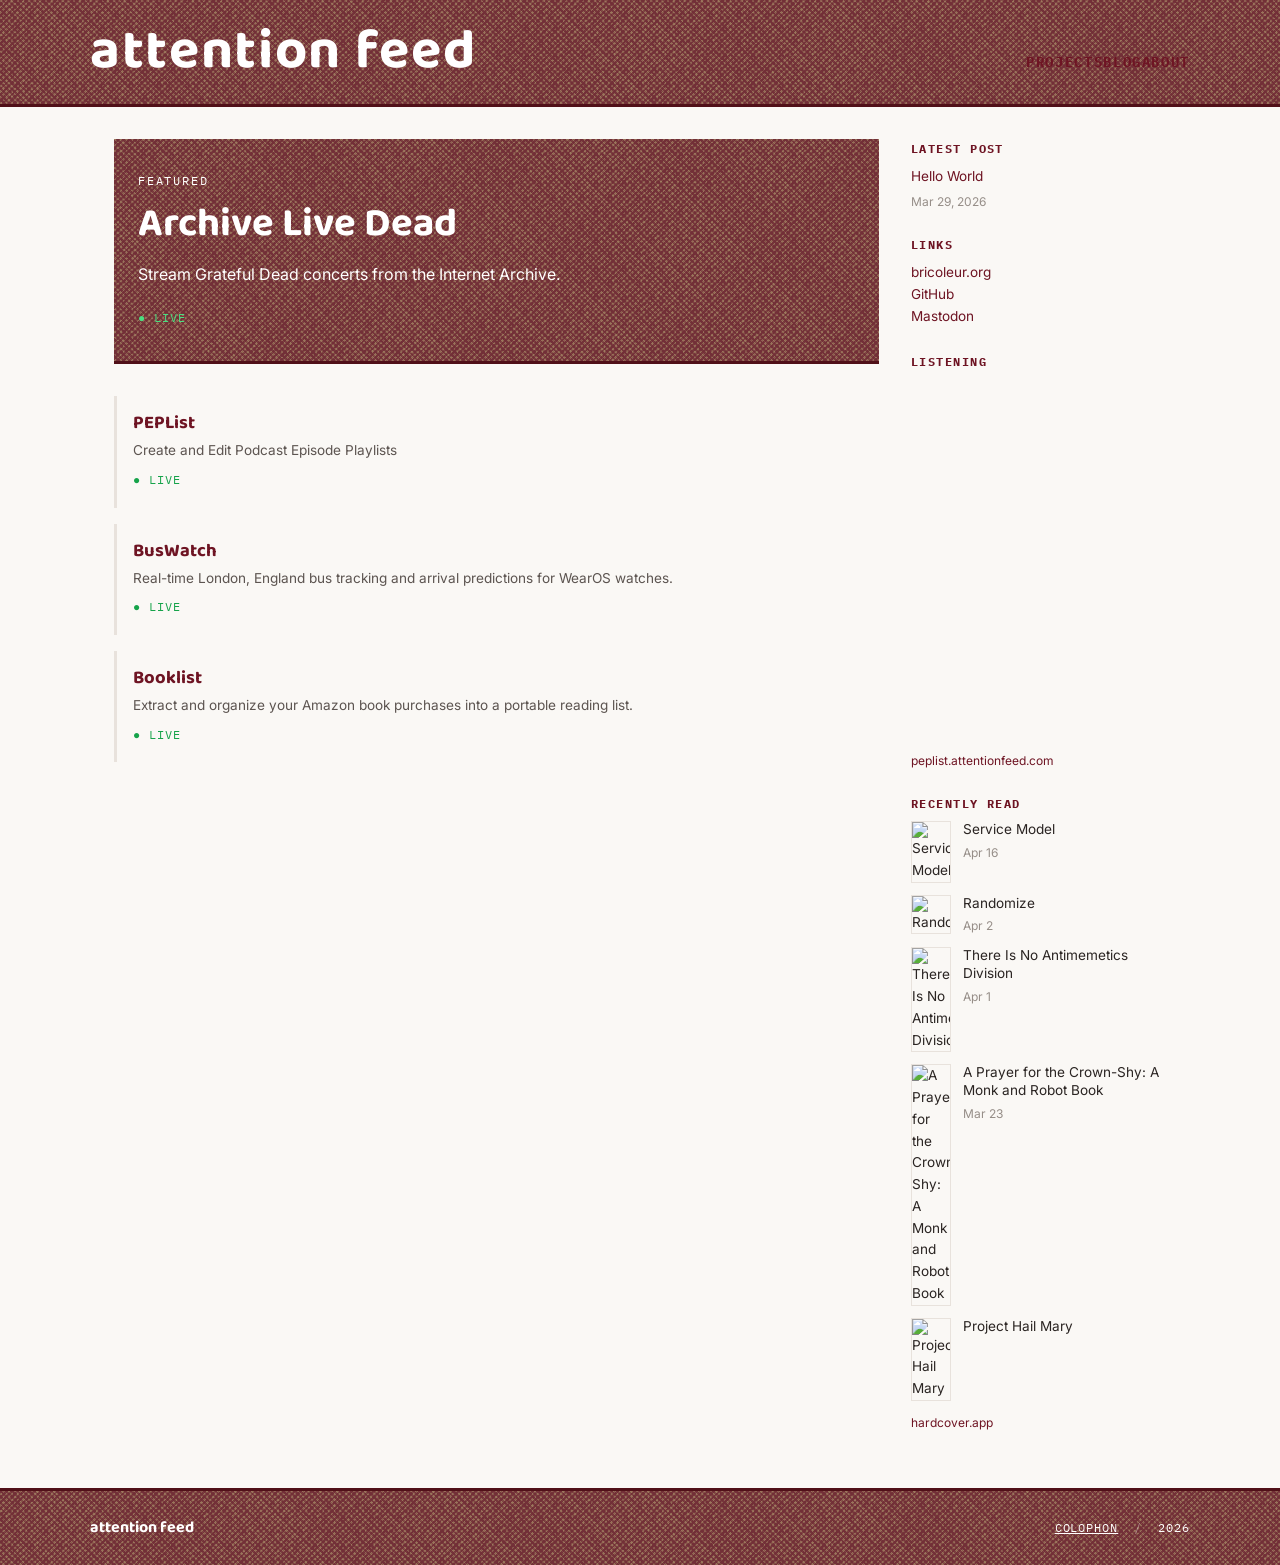
==== index.html @ 296d9e83 "deploy: amac0/attentionfeed-homepage@da67e2cff4e9b3de1ce008245696285285a4a7fe" ====
<!DOCTYPE html><html lang="en"> <head><meta charset="UTF-8"><meta name="viewport" content="width=device-width, initial-scale=1.0"><title>Projects — Attention Feed</title><link rel="preconnect" href="https://fonts.googleapis.com"><link rel="preconnect" href="https://fonts.gstatic.com" crossorigin><link href="https://fonts.googleapis.com/css2?family=Baloo+2:wght@700&family=Inter:wght@400;700&family=IBM+Plex+Mono:wght@400;700&display=swap" rel="stylesheet"><script src="/shared/shared.js" defer></script><link rel="stylesheet" href="/_astro/BaseLayout.CgOv4lG0.css">
<style>.featured-project[data-astro-cid-grvnqqyp]{position:relative;overflow:hidden;border-radius:0;border-bottom:3px solid #501018;padding:var(--space-6) var(--space-5);margin-bottom:var(--space-6)}.featured-project[data-astro-cid-grvnqqyp]:before{content:"";position:absolute;top:50%;left:50%;width:300vmax;height:300vmax;background-color:var(--color-benday-bg);background-image:var(--benday-pattern);background-repeat:repeat;transform:translate(-50%,-50%) rotate(45deg);z-index:0}.featured-project[data-astro-cid-grvnqqyp]>[data-astro-cid-grvnqqyp]{position:relative;z-index:1}.featured-label[data-astro-cid-grvnqqyp]{font-family:IBM Plex Mono,monospace;font-size:var(--text-xs);text-transform:uppercase;letter-spacing:.15em;color:#fff;display:block;margin-bottom:var(--space-2)}h2[data-astro-cid-grvnqqyp]{font-size:var(--text-2xl);margin-bottom:var(--space-3);color:#fff}h2[data-astro-cid-grvnqqyp] a[data-astro-cid-grvnqqyp]{color:#fff;text-decoration:none}h2[data-astro-cid-grvnqqyp] a[data-astro-cid-grvnqqyp]:hover{text-decoration:underline;text-decoration-color:#ffffff80}.description[data-astro-cid-grvnqqyp]{color:#fff;font-size:var(--text-base);line-height:1.6;margin-bottom:var(--space-4);max-width:40em}.status[data-astro-cid-grvnqqyp]{font-family:IBM Plex Mono,monospace;font-size:var(--text-xs);text-transform:uppercase;letter-spacing:.08em}.status-live[data-astro-cid-grvnqqyp]{color:#4ade80}.status-wip[data-astro-cid-grvnqqyp]{color:#fff9}.project-card[data-astro-cid-mspuyifq]{border-left:3px solid var(--color-border);padding:var(--space-4) var(--space-4);transition:border-color .15s ease}.project-card[data-astro-cid-mspuyifq]:hover{border-left-color:var(--color-primary)}h3[data-astro-cid-mspuyifq]{margin-bottom:var(--space-1);font-size:var(--text-lg)}.description[data-astro-cid-mspuyifq]{color:var(--color-text-secondary);font-size:var(--text-sm)}.status[data-astro-cid-mspuyifq]{font-family:IBM Plex Mono,monospace;font-size:var(--text-xs);text-transform:uppercase;letter-spacing:.08em;margin-top:var(--space-2);display:inline-block}.status-live[data-astro-cid-mspuyifq]{color:var(--color-status-live)}.status-wip[data-astro-cid-mspuyifq]{color:var(--color-text-muted)}.date[data-astro-cid-atfiabnb]{font-size:var(--text-xs);color:var(--color-text-muted);margin-top:var(--space-1)}.peplist-container[data-astro-cid-beenrthn]{border:none;overflow:hidden}.peplist-container[data-astro-cid-beenrthn] iframe[data-astro-cid-beenrthn]{width:100%;height:360px;border:none;display:block}.peplist-link[data-astro-cid-beenrthn]{margin-top:var(--space-3);font-size:var(--text-xs);color:var(--color-text-muted)}.book-list[data-astro-cid-uasihd3m]{display:flex;flex-direction:column;gap:var(--space-3)}.book-entry[data-astro-cid-uasihd3m]{display:flex;gap:var(--space-3);align-items:flex-start;text-decoration:none;color:var(--color-text)}.book-entry[data-astro-cid-uasihd3m]:hover .book-title[data-astro-cid-uasihd3m]{color:var(--color-primary)}.book-cover[data-astro-cid-uasihd3m]{width:40px;height:auto;flex-shrink:0;border:1px solid var(--color-border)}.book-info[data-astro-cid-uasihd3m]{display:flex;flex-direction:column;min-width:0}.book-title[data-astro-cid-uasihd3m]{font-size:var(--text-sm);line-height:1.3;transition:color .15s}.book-date[data-astro-cid-uasihd3m]{font-size:var(--text-xs);color:var(--color-text-muted);margin-top:var(--space-1)}.hardcover-link[data-astro-cid-uasihd3m]{margin-top:var(--space-3);font-size:var(--text-xs);color:var(--color-text-muted)}.project-grid[data-astro-cid-j7pv25f6]{display:flex;flex-direction:column;gap:var(--space-4)}
</style></head> <body> <af-header base-url="/"> <a href="/" class="active" aria-current="page"> Projects </a><a href="/blog"> Blog </a><a href="/about"> About </a> </af-header>  <div class="page-layout" data-astro-cid-j7pv25f6> <main class="main-content" data-astro-cid-j7pv25f6> <div class="featured-project" data-astro-cid-grvnqqyp> <span class="featured-label" data-astro-cid-grvnqqyp>Featured</span> <h2 data-astro-cid-grvnqqyp><a href="/projects/archive-live-dead" data-astro-cid-grvnqqyp>Archive Live Dead</a></h2> <p class="description" data-astro-cid-grvnqqyp>Stream Grateful Dead concerts from the Internet Archive.</p> <span class="status status-live" data-astro-cid-grvnqqyp>● live</span>  </div> <div class="project-grid" data-astro-cid-j7pv25f6> <div class="project-card" data-astro-cid-mspuyifq> <h3 data-astro-cid-mspuyifq><a href="/projects/peplist" data-astro-cid-mspuyifq>PEPList</a></h3> <p class="description" data-astro-cid-mspuyifq>Create and Edit Podcast Episode Playlists</p> <span class="status status-live" data-astro-cid-mspuyifq>● live</span>  </div><div class="project-card" data-astro-cid-mspuyifq> <h3 data-astro-cid-mspuyifq><a href="/projects/buswatch" data-astro-cid-mspuyifq>BusWatch</a></h3> <p class="description" data-astro-cid-mspuyifq>Real-time London, England bus tracking and arrival predictions for WearOS watches.</p> <span class="status status-live" data-astro-cid-mspuyifq>● live</span>  </div><div class="project-card" data-astro-cid-mspuyifq> <h3 data-astro-cid-mspuyifq><a href="/projects/booklist" data-astro-cid-mspuyifq>Booklist</a></h3> <p class="description" data-astro-cid-mspuyifq>Extract and organize your Amazon book purchases into a portable reading list.</p> <span class="status status-live" data-astro-cid-mspuyifq>● live</span>  </div> </div> </main> <aside class="sidebar">  <div class="sidebar-widget" data-astro-cid-atfiabnb><h4 data-astro-cid-atfiabnb>Latest Post</h4><a href="/blog/hello-world" data-astro-cid-atfiabnb>Hello World</a><div class="date" data-astro-cid-atfiabnb>Mar 29, 2026</div></div> <div class="sidebar-widget"> <h4>Links</h4> <div><a href="https://www.bricoleur.org/" target="_blank" rel="noopener">bricoleur.org</a></div><div><a href="https://github.com/" target="_blank" rel="noopener">GitHub</a></div><div><a href="https://mastodon.social/" target="_blank" rel="noopener">Mastodon</a></div> </div> <div class="sidebar-widget" data-astro-cid-beenrthn> <h4 data-astro-cid-beenrthn>Listening</h4> <div class="peplist-container" data-astro-cid-beenrthn> <iframe src="https://peplist.attentionfeed.com/embed/amac/f0384cad-5731-43cc-880c-f0704645bea4?accent=6e1423&bg=faf8f5&text=2a2422&textMuted=5c5450&border=e8e2dc&cardBg=faf8f5" title="PEPList playlist" loading="lazy" allow="autoplay; encrypted-media" data-astro-cid-beenrthn></iframe> </div> <div class="peplist-link" data-astro-cid-beenrthn> <a href="https://peplist.attentionfeed.com/p/amac/f0384cad-5731-43cc-880c-f0704645bea4" target="_blank" rel="noopener" data-astro-cid-beenrthn>
peplist.attentionfeed.com
</a> </div> </div> <div class="sidebar-widget" data-astro-cid-uasihd3m><h4 data-astro-cid-uasihd3m>Recently Read</h4><div class="book-list" data-astro-cid-uasihd3m><a class="book-entry" href="https://hardcover.app/books/service-model" target="_blank" rel="noopener" data-astro-cid-uasihd3m><img src="https://assets.hardcover.app/edition/31094415/2127458c01e65aa244a45258f644275eee234064.jpeg" alt="Service Model" class="book-cover" loading="lazy" data-astro-cid-uasihd3m><div class="book-info" data-astro-cid-uasihd3m><span class="book-title" data-astro-cid-uasihd3m>Service Model</span><span class="book-date" data-astro-cid-uasihd3m>Apr 16</span></div></a><a class="book-entry" href="https://hardcover.app/books/randomize-2019" target="_blank" rel="noopener" data-astro-cid-uasihd3m><img src="https://assets.hardcover.app/edition/30390694/68181e9d-4277-42f1-9e8f-254edab64360.jpg" alt="Randomize" class="book-cover" loading="lazy" data-astro-cid-uasihd3m><div class="book-info" data-astro-cid-uasihd3m><span class="book-title" data-astro-cid-uasihd3m>Randomize</span><span class="book-date" data-astro-cid-uasihd3m>Apr 2</span></div></a><a class="book-entry" href="https://hardcover.app/books/there-is-no-antimemetics-division" target="_blank" rel="noopener" data-astro-cid-uasihd3m><img src="https://assets.hardcover.app/external_data/193765/b3af02e08dc537afe1627e9cc6a20131874e056d.jpeg" alt="There Is No Antimemetics Division" class="book-cover" loading="lazy" data-astro-cid-uasihd3m><div class="book-info" data-astro-cid-uasihd3m><span class="book-title" data-astro-cid-uasihd3m>There Is No Antimemetics Division</span><span class="book-date" data-astro-cid-uasihd3m>Apr 1</span></div></a><a class="book-entry" href="https://hardcover.app/books/a-prayer-for-the-crown-shy-a-monk-and-robot-book" target="_blank" rel="noopener" data-astro-cid-uasihd3m><img src="https://assets.hardcover.app/static/covers/cover2.webp" alt="A Prayer for the Crown-Shy: A Monk and Robot Book" class="book-cover" loading="lazy" data-astro-cid-uasihd3m><div class="book-info" data-astro-cid-uasihd3m><span class="book-title" data-astro-cid-uasihd3m>A Prayer for the Crown-Shy: A Monk and Robot Book</span><span class="book-date" data-astro-cid-uasihd3m>Mar 23</span></div></a><a class="book-entry" href="https://hardcover.app/books/project-hail-mary" target="_blank" rel="noopener" data-astro-cid-uasihd3m><img src="https://assets.hardcover.app/editions/3274049/8741341047797682-91mYu67RfUL._SL1500_.jpg" alt="Project Hail Mary" class="book-cover" loading="lazy" data-astro-cid-uasihd3m><div class="book-info" data-astro-cid-uasihd3m><span class="book-title" data-astro-cid-uasihd3m>Project Hail Mary</span></div></a></div><div class="hardcover-link" data-astro-cid-uasihd3m><a href="https://hardcover.app/@amac0" target="_blank" rel="noopener" data-astro-cid-uasihd3m>
hardcover.app
</a></div></div>  </aside> </div>  <af-footer base-url="/"></af-footer> </body></html>
---- _astro/BaseLayout.CgOv4lG0.css ----
@import"https://fonts.googleapis.com/css2?family=Baloo+2:wght@700&family=Inter:wght@400;700&family=IBM+Plex+Mono:wght@400;700&display=swap";:root{--color-primary: #6e1423;--color-benday-bg: #A08060;--benday-pattern: url(data:image/svg+xml,%3Csvg%20xmlns%3D%22http%3A%2F%2Fwww.w3.org%2F2000%2Fsvg%22%20width%3D%2220%22%20height%3D%2220%22%3E%3Cpath%20d%3D%22M1.32%2C-0.43%20Q1.98%2C-0.62%202.64%2C-0.43%20Q3.30%2C-0.24%203.80%2C0.24%20Q4.29%2C0.72%204.51%2C1.39%20Q4.72%2C2.05%204.52%2C2.73%20Q4.31%2C3.40%203.83%2C3.91%20Q3.34%2C4.41%202.66%2C4.58%20Q1.98%2C4.75%201.29%2C4.59%20Q0.61%2C4.43%200.14%2C3.91%20Q-0.33%2C3.38%20-0.51%2C2.72%20Q-0.69%2C2.05%20-0.55%2C1.37%20Q-0.40%2C0.68%200.13%2C0.22%20Q0.66%2C-0.24%201.32%2C-0.43Z%22%20fill%3D%22%23722F37%22%20opacity%3D%220.05%22%2F%3E%3Cpath%20d%3D%22M1.37%2C-0.10%20Q1.98%2C-0.14%202.51%2C0.04%20Q3.04%2C0.22%203.59%2C0.51%20Q4.13%2C0.81%204.10%2C1.43%20Q4.06%2C2.05%203.99%2C2.61%20Q3.91%2C3.17%203.54%2C3.64%20Q3.17%2C4.11%202.57%2C4.11%20Q1.98%2C4.11%201.42%2C4.05%20Q0.86%2C3.99%200.60%2C3.50%20Q0.33%2C3.01%20-0.00%2C2.53%20Q-0.33%2C2.05%20-0.04%2C1.56%20Q0.26%2C1.06%200.51%2C0.50%20Q0.76%2C-0.06%201.37%2C-0.10Z%22%20fill%3D%22%23722F37%22%2F%3E%3Cpath%20d%3D%22M5.29%2C-0.42%20Q5.95%2C-0.54%206.59%2C-0.39%20Q7.22%2C-0.24%207.68%2C0.23%20Q8.14%2C0.70%208.33%2C1.34%20Q8.53%2C1.97%208.36%2C2.62%20Q8.19%2C3.26%207.72%2C3.75%20Q7.25%2C4.23%206.60%2C4.41%20Q5.95%2C4.59%205.30%2C4.40%20Q4.65%2C4.22%204.20%2C3.73%20Q3.75%2C3.24%203.58%2C2.60%20Q3.42%2C1.97%203.58%2C1.33%20Q3.74%2C0.69%204.19%2C0.20%20Q4.64%2C-0.30%205.29%2C-0.42Z%22%20fill%3D%22%23722F37%22%20opacity%3D%220.05%22%2F%3E%3Cpath%20d%3D%22M5.45%2C0.14%20Q5.95%2C0.03%206.46%2C0.11%20Q6.98%2C0.19%207.22%2C0.64%20Q7.46%2C1.09%207.73%2C1.53%20Q8.00%2C1.97%207.87%2C2.49%20Q7.74%2C3.00%207.31%2C3.29%20Q6.87%2C3.57%206.41%2C3.90%20Q5.95%2C4.23%205.42%2C4.02%20Q4.89%2C3.81%204.49%2C3.42%20Q4.09%2C3.04%203.84%2C2.50%20Q3.59%2C1.97%203.90%2C1.46%20Q4.20%2C0.96%204.58%2C0.61%20Q4.96%2C0.26%205.45%2C0.14Z%22%20fill%3D%22%23722F37%22%2F%3E%3Cpath%20d%3D%22M9.44%2C-0.34%20Q10.04%2C-0.52%2010.64%2C-0.34%20Q11.24%2C-0.16%2011.70%2C0.27%20Q12.15%2C0.70%2012.29%2C1.31%20Q12.43%2C1.92%2012.28%2C2.52%20Q12.14%2C3.13%2011.69%2C3.57%20Q11.24%2C4.00%2010.64%2C4.22%20Q10.04%2C4.43%209.42%2C4.25%20Q8.80%2C4.07%208.39%2C3.59%20Q7.99%2C3.10%207.76%2C2.51%20Q7.53%2C1.92%207.75%2C1.32%20Q7.96%2C0.72%208.40%2C0.28%20Q8.85%2C-0.15%209.44%2C-0.34Z%22%20fill%3D%22%23722F37%22%20opacity%3D%220.05%22%2F%3E%3Cpath%20d%3D%22M9.63%2C0.13%20Q10.04%2C-0.23%2010.55%2C-0.03%20Q11.05%2C0.17%2011.48%2C0.51%20Q11.91%2C0.84%2011.92%2C1.38%20Q11.93%2C1.92%2011.71%2C2.34%20Q11.49%2C2.76%2011.33%2C3.31%20Q11.16%2C3.86%2010.60%2C3.75%20Q10.04%2C3.63%209.52%2C3.68%20Q9.00%2C3.73%208.72%2C3.29%20Q8.44%2C2.84%208.34%2C2.38%20Q8.23%2C1.92%208.42%2C1.50%20Q8.61%2C1.09%208.91%2C0.79%20Q9.22%2C0.50%209.63%2C0.13Z%22%20fill%3D%22%23722F37%22%2F%3E%3Cpath%20d%3D%22M13.33%2C-0.46%20Q13.99%2C-0.59%2014.64%2C-0.43%20Q15.29%2C-0.28%2015.76%2C0.19%20Q16.24%2C0.67%2016.43%2C1.31%20Q16.63%2C1.96%2016.41%2C2.60%20Q16.20%2C3.24%2015.74%2C3.72%20Q15.28%2C4.20%2014.64%2C4.37%20Q13.99%2C4.55%2013.35%2C4.37%20Q12.71%2C4.19%2012.21%2C3.73%20Q11.71%2C3.28%2011.59%2C2.62%20Q11.48%2C1.96%2011.62%2C1.32%20Q11.77%2C0.68%2012.22%2C0.17%20Q12.66%2C-0.33%2013.33%2C-0.46Z%22%20fill%3D%22%23722F37%22%20opacity%3D%220.05%22%2F%3E%3Cpath%20d%3D%22M13.47%2C0.08%20Q13.99%2C-0.01%2014.57%2C-0.03%20Q15.15%2C-0.05%2015.42%2C0.47%20Q15.69%2C0.98%2015.94%2C1.47%20Q16.20%2C1.96%2015.87%2C2.41%20Q15.55%2C2.86%2015.34%2C3.40%20Q15.13%2C3.93%2014.56%2C4.08%20Q13.99%2C4.24%2013.55%2C3.87%20Q13.10%2C3.50%2012.68%2C3.23%20Q12.25%2C2.97%2012.03%2C2.46%20Q11.80%2C1.96%2011.89%2C1.38%20Q11.98%2C0.80%2012.47%2C0.48%20Q12.95%2C0.17%2013.47%2C0.08Z%22%20fill%3D%22%23722F37%22%2F%3E%3Cpath%20d%3D%22M17.45%2C-0.40%20Q18.08%2C-0.57%2018.71%2C-0.42%20Q19.35%2C-0.26%2019.77%2C0.23%20Q20.18%2C0.72%2020.39%2C1.33%20Q20.59%2C1.94%2020.42%2C2.56%20Q20.26%2C3.19%2019.78%2C3.63%20Q19.31%2C4.06%2018.69%2C4.24%20Q18.08%2C4.42%2017.47%2C4.24%20Q16.86%2C4.05%2016.40%2C3.61%20Q15.94%2C3.17%2015.77%2C2.55%20Q15.61%2C1.94%2015.79%2C1.33%20Q15.97%2C0.72%2016.40%2C0.24%20Q16.83%2C-0.23%2017.45%2C-0.40Z%22%20fill%3D%22%23722F37%22%20opacity%3D%220.05%22%2F%3E%3Cpath%20d%3D%22M17.53%2C-0.05%20Q18.08%2C-0.15%2018.61%2C-0.02%20Q19.13%2C0.11%2019.39%2C0.57%20Q19.64%2C1.03%2019.96%2C1.48%20Q20.27%2C1.94%2019.98%2C2.40%20Q19.69%2C2.87%2019.36%2C3.21%20Q19.02%2C3.56%2018.55%2C3.67%20Q18.08%2C3.78%2017.56%2C3.76%20Q17.04%2C3.73%2016.79%2C3.28%20Q16.53%2C2.83%2016.24%2C2.38%20Q15.95%2C1.94%2016.28%2C1.51%20Q16.62%2C1.09%2016.80%2C0.57%20Q16.99%2C0.04%2017.53%2C-0.05Z%22%20fill%3D%22%23722F37%22%2F%3E%3Cpath%20d%3D%22M1.34%2C3.47%20Q2.01%2C3.29%202.66%2C3.48%20Q3.32%2C3.67%203.83%2C4.14%20Q4.33%2C4.60%204.53%2C5.28%20Q4.73%2C5.95%204.56%2C6.64%20Q4.39%2C7.32%203.86%2C7.78%20Q3.32%2C8.23%202.66%2C8.43%20Q2.01%2C8.64%201.32%2C8.47%20Q0.64%2C8.31%200.17%2C7.80%20Q-0.31%2C7.28%20-0.48%2C6.61%20Q-0.66%2C5.95%20-0.48%2C5.28%20Q-0.31%2C4.61%200.19%2C4.13%20Q0.68%2C3.65%201.34%2C3.47Z%22%20fill%3D%22%23722F37%22%20opacity%3D%220.05%22%2F%3E%3Cpath%20d%3D%22M1.46%2C3.79%20Q2.01%2C3.53%202.50%2C3.87%20Q3.00%2C4.22%203.52%2C4.50%20Q4.03%2C4.78%204.08%2C5.36%20Q4.13%2C5.95%204.15%2C6.57%20Q4.17%2C7.20%203.61%2C7.48%20Q3.05%2C7.76%202.53%2C7.94%20Q2.01%2C8.12%201.43%2C8.03%20Q0.86%2C7.94%200.55%2C7.45%20Q0.24%2C6.97%200.20%2C6.46%20Q0.16%2C5.95%200.28%2C5.48%20Q0.40%2C5.02%200.65%2C4.53%20Q0.91%2C4.05%201.46%2C3.79Z%22%20fill%3D%22%23722F37%22%2F%3E%3Cpath%20d%3D%22M5.26%2C3.46%20Q5.93%2C3.22%206.61%2C3.47%20Q7.28%2C3.71%207.81%2C4.18%20Q8.35%2C4.65%208.48%2C5.35%20Q8.61%2C6.04%208.43%2C6.71%20Q8.24%2C7.37%207.77%2C7.90%20Q7.31%2C8.43%206.62%2C8.62%20Q5.93%2C8.82%205.24%2C8.63%20Q4.55%2C8.44%204.09%2C7.91%20Q3.62%2C7.38%203.37%2C6.71%20Q3.12%2C6.04%203.33%2C5.35%20Q3.55%2C4.67%204.07%2C4.19%20Q4.59%2C3.71%205.26%2C3.46Z%22%20fill%3D%22%23722F37%22%20opacity%3D%220.05%22%2F%3E%3Cpath%20d%3D%22M5.43%2C4.06%20Q5.93%2C3.83%206.50%2C3.96%20Q7.06%2C4.09%207.54%2C4.46%20Q8.02%2C4.84%208.01%2C5.44%20Q7.99%2C6.04%207.81%2C6.53%20Q7.63%2C7.02%207.27%2C7.38%20Q6.91%2C7.73%206.42%2C7.96%20Q5.93%2C8.19%205.45%2C7.95%20Q4.97%2C7.72%204.64%2C7.35%20Q4.31%2C6.98%203.85%2C6.51%20Q3.40%2C6.04%203.72%2C5.50%20Q4.04%2C4.95%204.48%2C4.62%20Q4.92%2C4.29%205.43%2C4.06Z%22%20fill%3D%22%23722F37%22%2F%3E%3Cpath%20d%3D%22M9.38%2C3.60%20Q10.02%2C3.40%2010.66%2C3.60%20Q11.31%2C3.80%2011.80%2C4.25%20Q12.30%2C4.70%2012.47%2C5.36%20Q12.65%2C6.02%2012.50%2C6.69%20Q12.35%2C7.36%2011.84%2C7.83%20Q11.33%2C8.29%2010.68%2C8.50%20Q10.02%2C8.70%209.35%2C8.53%20Q8.68%2C8.35%208.20%2C7.85%20Q7.73%2C7.34%207.57%2C6.68%20Q7.41%2C6.02%207.60%2C5.37%20Q7.79%2C4.73%208.27%2C4.26%20Q8.75%2C3.80%209.38%2C3.60Z%22%20fill%3D%22%23722F37%22%20opacity%3D%220.05%22%2F%3E%3Cpath%20d%3D%22M9.48%2C3.91%20Q10.02%2C3.68%2010.53%2C3.97%20Q11.04%2C4.26%2011.50%2C4.58%20Q11.96%2C4.90%2012.02%2C5.46%20Q12.08%2C6.02%2011.93%2C6.52%20Q11.78%2C7.03%2011.45%2C7.48%20Q11.13%2C7.93%2010.58%2C8.16%20Q10.02%2C8.38%209.46%2C8.18%20Q8.89%2C7.97%208.45%2C7.58%20Q8.01%2C7.18%208.11%2C6.60%20Q8.22%2C6.02%208.17%2C5.47%20Q8.13%2C4.92%208.54%2C4.53%20Q8.94%2C4.15%209.48%2C3.91Z%22%20fill%3D%22%23722F37%22%2F%3E%3Cpath%20d%3D%22M13.32%2C3.53%20Q13.98%2C3.36%2014.67%2C3.48%20Q15.35%2C3.61%2015.79%2C4.14%20Q16.23%2C4.68%2016.40%2C5.33%20Q16.57%2C5.97%2016.42%2C6.63%20Q16.27%2C7.29%2015.78%2C7.77%20Q15.30%2C8.25%2014.64%2C8.43%20Q13.98%2C8.61%2013.34%2C8.41%20Q12.69%2C8.21%2012.16%2C7.77%20Q11.64%2C7.33%2011.46%2C6.65%20Q11.29%2C5.97%2011.46%2C5.29%20Q11.62%2C4.61%2012.14%2C4.15%20Q12.67%2C3.69%2013.32%2C3.53Z%22%20fill%3D%22%23722F37%22%20opacity%3D%220.05%22%2F%3E%3Cpath%20d%3D%22M13.48%2C4.17%20Q13.98%2C4.10%2014.43%2C4.26%20Q14.88%2C4.43%2015.47%2C4.60%20Q16.06%2C4.77%2016.23%2C5.37%20Q16.39%2C5.97%2016.16%2C6.54%20Q15.93%2C7.10%2015.51%2C7.49%20Q15.09%2C7.88%2014.53%2C8.14%20Q13.98%2C8.40%2013.51%2C8.00%20Q13.04%2C7.60%2012.57%2C7.33%20Q12.10%2C7.06%2011.98%2C6.52%20Q11.86%2C5.97%2012.05%2C5.47%20Q12.24%2C4.97%2012.61%2C4.60%20Q12.98%2C4.24%2013.48%2C4.17Z%22%20fill%3D%22%23722F37%22%2F%3E%3Cpath%20d%3D%22M17.42%2C3.57%20Q18.06%2C3.35%2018.71%2C3.55%20Q19.36%2C3.76%2019.87%2C4.22%20Q20.38%2C4.67%2020.50%2C5.34%20Q20.61%2C6.01%2020.51%2C6.69%20Q20.40%2C7.36%2019.88%2C7.80%20Q19.35%2C8.25%2018.71%2C8.44%20Q18.06%2C8.63%2017.43%2C8.43%20Q16.79%2C8.22%2016.29%2C7.77%20Q15.78%2C7.33%2015.64%2C6.67%20Q15.49%2C6.01%2015.62%2C5.34%20Q15.74%2C4.67%2016.26%2C4.23%20Q16.78%2C3.78%2017.42%2C3.57Z%22%20fill%3D%22%23722F37%22%20opacity%3D%220.05%22%2F%3E%3Cpath%20d%3D%22M17.50%2C3.85%20Q18.06%2C3.64%2018.64%2C3.83%20Q19.22%2C4.01%2019.42%2C4.56%20Q19.61%2C5.12%2019.95%2C5.56%20Q20.28%2C6.01%2020.22%2C6.61%20Q20.15%2C7.22%2019.60%2C7.47%20Q19.06%2C7.73%2018.56%2C8.06%20Q18.06%2C8.39%2017.59%2C8.02%20Q17.12%2C7.66%2016.64%2C7.38%20Q16.17%2C7.10%2015.97%2C6.56%20Q15.77%2C6.01%2016.12%2C5.55%20Q16.47%2C5.09%2016.70%2C4.58%20Q16.94%2C4.06%2017.50%2C3.85Z%22%20fill%3D%22%23722F37%22%2F%3E%3Cpath%20d%3D%22M1.36%2C7.63%20Q1.99%2C7.44%202.63%2C7.62%20Q3.27%2C7.81%203.76%2C8.26%20Q4.24%2C8.72%204.41%2C9.37%20Q4.58%2C10.02%204.36%2C10.64%20Q4.14%2C11.26%203.69%2C11.73%20Q3.25%2C12.20%202.62%2C12.35%20Q1.99%2C12.50%201.34%2C12.39%20Q0.69%2C12.27%200.27%2C11.77%20Q-0.15%2C11.26%20-0.33%2C10.64%20Q-0.51%2C10.02%20-0.37%2C9.38%20Q-0.24%2C8.74%200.24%2C8.28%20Q0.72%2C7.83%201.36%2C7.63Z%22%20fill%3D%22%23722F37%22%20opacity%3D%220.05%22%2F%3E%3Cpath%20d%3D%22M1.49%2C8.27%20Q1.99%2C8.25%202.48%2C8.29%20Q2.96%2C8.34%203.37%2C8.66%20Q3.78%2C8.99%203.83%2C9.51%20Q3.87%2C10.02%203.85%2C10.56%20Q3.83%2C11.09%203.40%2C11.40%20Q2.96%2C11.71%202.48%2C11.77%20Q1.99%2C11.82%201.53%2C11.73%20Q1.06%2C11.63%200.58%2C11.37%20Q0.09%2C11.12%200.17%2C10.57%20Q0.24%2C10.02%200.34%2C9.58%20Q0.44%2C9.13%200.72%2C8.71%20Q0.99%2C8.30%201.49%2C8.27Z%22%20fill%3D%22%23722F37%22%2F%3E%3Cpath%20d%3D%22M5.32%2C7.74%20Q5.95%2C7.58%206.61%2C7.69%20Q7.27%2C7.81%207.73%2C8.31%20Q8.18%2C8.81%208.37%2C9.46%20Q8.56%2C10.10%208.37%2C10.75%20Q8.19%2C11.40%207.70%2C11.84%20Q7.21%2C12.29%206.58%2C12.45%20Q5.95%2C12.62%205.29%2C12.49%20Q4.64%2C12.37%204.16%2C11.89%20Q3.68%2C11.41%203.52%2C10.76%20Q3.35%2C10.10%203.53%2C9.46%20Q3.71%2C8.81%204.20%2C8.36%20Q4.68%2C7.91%205.32%2C7.74Z%22%20fill%3D%22%23722F37%22%20opacity%3D%220.05%22%2F%3E%3Cpath%20d%3D%22M5.43%2C8.08%20Q5.93%2C7.85%206.43%2C8.14%20Q6.92%2C8.43%207.41%2C8.70%20Q7.91%2C8.97%208.08%2C9.54%20Q8.24%2C10.10%207.93%2C10.59%20Q7.62%2C11.07%207.25%2C11.39%20Q6.88%2C11.71%206.41%2C11.87%20Q5.95%2C12.02%205.45%2C11.92%20Q4.96%2C11.81%204.55%2C11.48%20Q4.15%2C11.14%203.89%2C10.62%20Q3.64%2C10.10%203.87%2C9.57%20Q4.10%2C9.04%204.51%2C8.67%20Q4.91%2C8.30%205.43%2C8.08Z%22%20fill%3D%22%23722F37%22%2F%3E%3Cpath%20d%3D%22M9.48%2C7.70%20Q10.10%2C7.48%2010.73%2C7.68%20Q11.36%2C7.88%2011.84%2C8.33%20Q12.32%2C8.78%2012.49%2C9.42%20Q12.66%2C10.07%2012.47%2C10.69%20Q12.28%2C11.32%2011.82%2C11.79%20Q11.36%2C12.26%2010.73%2C12.40%20Q10.10%2C12.55%209.47%2C12.39%20Q8.85%2C12.23%208.37%2C11.78%20Q7.89%2C11.34%207.76%2C10.70%20Q7.63%2C10.07%207.80%2C9.45%20Q7.97%2C8.84%208.41%2C8.38%20Q8.86%2C7.92%209.48%2C7.70Z%22%20fill%3D%22%23722F37%22%20opacity%3D%220.05%22%2F%3E%3Cpath%20d%3D%22M9.63%2C8.10%20Q10.10%2C7.75%2010.67%2C7.91%20Q11.25%2C8.07%2011.45%2C8.62%20Q11.65%2C9.17%2011.92%2C9.62%20Q12.19%2C10.07%2011.93%2C10.52%20Q11.66%2C10.97%2011.39%2C11.40%20Q11.12%2C11.84%2010.61%2C11.91%20Q10.10%2C11.98%209.53%2C11.99%20Q8.97%2C12.01%208.66%2C11.54%20Q8.35%2C11.07%208.26%2C10.57%20Q8.16%2C10.07%208.30%2C9.59%20Q8.44%2C9.11%208.80%2C8.78%20Q9.16%2C8.45%209.63%2C8.10Z%22%20fill%3D%22%23722F37%22%2F%3E%3Cpath%20d%3D%22M13.40%2C7.63%20Q14.06%2C7.51%2014.69%2C7.67%20Q15.32%2C7.83%2015.79%2C8.29%20Q16.26%2C8.75%2016.39%2C9.39%20Q16.53%2C10.02%2016.38%2C10.65%20Q16.23%2C11.27%2015.77%2C11.75%20Q15.32%2C12.22%2014.69%2C12.38%20Q14.06%2C12.55%2013.42%2C12.39%20Q12.78%2C12.23%2012.34%2C11.75%20Q11.90%2C11.27%2011.70%2C10.64%20Q11.49%2C10.02%2011.66%2C9.38%20Q11.83%2C8.74%2012.29%2C8.25%20Q12.75%2C7.76%2013.40%2C7.63Z%22%20fill%3D%22%23722F37%22%20opacity%3D%220.05%22%2F%3E%3Cpath%20d%3D%22M13.63%2C8.34%20Q14.06%2C8.15%2014.57%2C8.19%20Q15.09%2C8.23%2015.42%2C8.64%20Q15.74%2C9.05%2015.79%2C9.54%20Q15.85%2C10.02%2015.83%2C10.53%20Q15.80%2C11.03%2015.44%2C11.41%20Q15.08%2C11.79%2014.57%2C11.89%20Q14.06%2C11.99%2013.58%2C11.82%20Q13.11%2C11.65%2012.78%2C11.31%20Q12.44%2C10.96%2012.12%2C10.49%20Q11.81%2C10.02%2012.17%2C9.58%20Q12.54%2C9.15%2012.87%2C8.84%20Q13.20%2C8.53%2013.63%2C8.34Z%22%20fill%3D%22%23722F37%22%2F%3E%3Cpath%20d%3D%22M17.32%2C7.76%20Q17.92%2C7.61%2018.54%2C7.73%20Q19.16%2C7.84%2019.58%2C8.32%20Q19.99%2C8.80%2020.14%2C9.40%20Q20.30%2C9.99%2020.14%2C10.59%20Q19.99%2C11.19%2019.56%2C11.64%20Q19.13%2C12.09%2018.53%2C12.22%20Q17.92%2C12.36%2017.33%2C12.21%20Q16.73%2C12.06%2016.29%2C11.63%20Q15.85%2C11.19%2015.70%2C10.59%20Q15.55%2C9.99%2015.70%2C9.40%20Q15.86%2C8.80%2016.28%2C8.35%20Q16.71%2C7.90%2017.32%2C7.76Z%22%20fill%3D%22%23722F37%22%20opacity%3D%220.05%22%2F%3E%3Cpath%20d%3D%22M17.46%2C8.20%20Q17.92%2C8.01%2018.39%2C8.20%20Q18.85%2C8.38%2019.16%2C8.74%20Q19.47%2C9.10%2019.59%2C9.55%20Q19.71%2C9.99%2019.71%2C10.51%20Q19.71%2C11.03%2019.23%2C11.23%20Q18.75%2C11.44%2018.34%2C11.80%20Q17.92%2C12.17%2017.38%2C12.02%20Q16.83%2C11.88%2016.66%2C11.35%20Q16.49%2C10.82%2016.11%2C10.41%20Q15.74%2C9.99%2016.07%2C9.56%20Q16.40%2C9.12%2016.70%2C8.76%20Q17.00%2C8.40%2017.46%2C8.20Z%22%20fill%3D%22%23722F37%22%2F%3E%3Cpath%20d%3D%22M1.39%2C11.54%20Q2.07%2C11.41%202.73%2C11.57%20Q3.39%2C11.72%203.88%2C12.20%20Q4.37%2C12.68%204.59%2C13.34%20Q4.81%2C14.01%204.61%2C14.68%20Q4.42%2C15.36%203.89%2C15.81%20Q3.37%2C16.25%202.72%2C16.45%20Q2.07%2C16.65%201.41%2C16.48%20Q0.74%2C16.31%200.27%2C15.81%20Q-0.19%2C15.31%20-0.42%2C14.66%20Q-0.64%2C14.01%20-0.45%2C13.34%20Q-0.25%2C12.67%200.23%2C12.17%20Q0.72%2C11.66%201.39%2C11.54Z%22%20fill%3D%22%23722F37%22%20opacity%3D%220.05%22%2F%3E%3Cpath%20d%3D%22M1.61%2C12.06%20Q2.07%2C11.69%202.67%2C11.81%20Q3.27%2C11.92%203.68%2C12.38%20Q4.08%2C12.84%204.26%2C13.43%20Q4.44%2C14.01%204.14%2C14.52%20Q3.85%2C15.03%203.42%2C15.32%20Q3.00%2C15.61%202.54%2C15.74%20Q2.07%2C15.87%201.47%2C15.98%20Q0.87%2C16.09%200.65%2C15.52%20Q0.43%2C14.95%200.30%2C14.48%20Q0.16%2C14.01%200.28%2C13.52%20Q0.39%2C13.04%200.78%2C12.73%20Q1.16%2C12.43%201.61%2C12.06Z%22%20fill%3D%22%23722F37%22%2F%3E%3Cpath%20d%3D%22M5.41%2C11.63%20Q6.02%2C11.46%206.64%2C11.62%20Q7.26%2C11.77%207.68%2C12.25%20Q8.09%2C12.73%208.31%2C13.33%20Q8.53%2C13.93%208.33%2C14.53%20Q8.12%2C15.14%207.70%2C15.63%20Q7.29%2C16.12%206.65%2C16.25%20Q6.02%2C16.37%205.41%2C16.21%20Q4.80%2C16.04%204.32%2C15.62%20Q3.84%2C15.19%203.72%2C14.56%20Q3.61%2C13.93%203.75%2C13.31%20Q3.89%2C12.70%204.34%2C12.25%20Q4.79%2C11.80%205.41%2C11.63Z%22%20fill%3D%22%23722F37%22%20opacity%3D%220.05%22%2F%3E%3Cpath%20d%3D%22M5.57%2C12.04%20Q6.02%2C11.70%206.57%2C11.86%20Q7.12%2C12.02%207.36%2C12.52%20Q7.60%2C13.02%207.66%2C13.47%20Q7.72%2C13.93%207.61%2C14.36%20Q7.51%2C14.79%207.19%2C15.10%20Q6.87%2C15.41%206.45%2C15.72%20Q6.02%2C16.04%205.53%2C15.84%20Q5.04%2C15.64%204.76%2C15.23%20Q4.48%2C14.82%204.35%2C14.37%20Q4.23%2C13.93%204.32%2C13.46%20Q4.41%2C13.00%204.77%2C12.69%20Q5.12%2C12.37%205.57%2C12.04Z%22%20fill%3D%22%23722F37%22%2F%3E%3Cpath%20d%3D%22M9.23%2C11.54%20Q9.89%2C11.36%2010.58%2C11.49%20Q11.26%2C11.62%2011.71%2C12.16%20Q12.15%2C12.70%2012.35%2C13.35%20Q12.56%2C14.00%2012.35%2C14.65%20Q12.15%2C15.31%2011.67%2C15.79%20Q11.20%2C16.27%2010.54%2C16.51%20Q9.89%2C16.75%209.20%2C16.57%20Q8.51%2C16.39%208.03%2C15.87%20Q7.55%2C15.35%207.40%2C14.68%20Q7.25%2C14.00%207.41%2C13.33%20Q7.57%2C12.66%208.07%2C12.19%20Q8.57%2C11.73%209.23%2C11.54Z%22%20fill%3D%22%23722F37%22%20opacity%3D%220.05%22%2F%3E%3Cpath%20d%3D%22M9.41%2C11.99%20Q9.89%2C11.65%2010.39%2C11.95%20Q10.90%2C12.25%2011.20%2C12.66%20Q11.51%2C13.07%2011.62%2C13.54%20Q11.74%2C14.00%2011.87%2C14.61%20Q12.01%2C15.23%2011.52%2C15.61%20Q11.03%2C15.99%2010.46%2C15.93%20Q9.89%2C15.87%209.38%2C15.82%20Q8.87%2C15.77%208.33%2C15.49%20Q7.79%2C15.22%207.64%2C14.61%20Q7.49%2C14.00%207.71%2C13.44%20Q7.93%2C12.87%208.43%2C12.60%20Q8.93%2C12.34%209.41%2C11.99Z%22%20fill%3D%22%23722F37%22%2F%3E%3Cpath%20d%3D%22M13.30%2C11.72%20Q13.90%2C11.53%2014.52%2C11.69%20Q15.13%2C11.86%2015.54%2C12.33%20Q15.95%2C12.80%2016.15%2C13.39%20Q16.34%2C13.98%2016.16%2C14.57%20Q15.97%2C15.17%2015.53%2C15.61%20Q15.10%2C16.04%2014.50%2C16.24%20Q13.90%2C16.44%2013.29%2C16.26%20Q12.68%2C16.09%2012.27%2C15.62%20Q11.85%2C15.16%2011.68%2C14.57%20Q11.51%2C13.98%2011.67%2C13.38%20Q11.83%2C12.78%2012.27%2C12.34%20Q12.71%2C11.91%2013.30%2C11.72Z%22%20fill%3D%22%23722F37%22%20opacity%3D%220.05%22%2F%3E%3Cpath%20d%3D%22M13.46%2C12.34%20Q13.90%2C12.23%2014.44%2C12.16%20Q14.99%2C12.10%2015.21%2C12.60%20Q15.43%2C13.10%2015.66%2C13.54%20Q15.90%2C13.98%2015.82%2C14.51%20Q15.74%2C15.04%2015.29%2C15.31%20Q14.83%2C15.58%2014.37%2C15.64%20Q13.90%2C15.69%2013.40%2C15.71%20Q12.89%2C15.73%2012.53%2C15.35%20Q12.17%2C14.98%2012.17%2C14.48%20Q12.16%2C13.98%2012.06%2C13.42%20Q11.97%2C12.86%2012.50%2C12.66%20Q13.02%2C12.45%2013.46%2C12.34Z%22%20fill%3D%22%23722F37%22%2F%3E%3Cpath%20d%3D%22M17.36%2C11.53%20Q18.00%2C11.32%2018.67%2C11.46%20Q19.34%2C11.60%2019.77%2C12.13%20Q20.20%2C12.65%2020.41%2C13.29%20Q20.61%2C13.93%2020.44%2C14.58%20Q20.26%2C15.24%2019.78%2C15.71%20Q19.30%2C16.18%2018.65%2C16.33%20Q18.00%2C16.48%2017.34%2C16.34%20Q16.68%2C16.20%2016.23%2C15.71%20Q15.77%2C15.21%2015.59%2C14.57%20Q15.42%2C13.93%2015.61%2C13.30%20Q15.80%2C12.66%2016.27%2C12.20%20Q16.73%2C11.74%2017.36%2C11.53Z%22%20fill%3D%22%23722F37%22%20opacity%3D%220.05%22%2F%3E%3Cpath%20d%3D%22M17.42%2C11.82%20Q18.00%2C11.71%2018.60%2C11.77%20Q19.20%2C11.84%2019.37%2C12.44%20Q19.53%2C13.04%2019.81%2C13.48%20Q20.09%2C13.93%2019.90%2C14.42%20Q19.72%2C14.92%2019.32%2C15.23%20Q18.93%2C15.54%2018.46%2C15.76%20Q18.00%2C15.97%2017.43%2C15.93%20Q16.86%2C15.89%2016.58%2C15.39%20Q16.30%2C14.90%2016.11%2C14.42%20Q15.91%2C13.93%2016.03%2C13.39%20Q16.14%2C12.86%2016.49%2C12.39%20Q16.84%2C11.93%2017.42%2C11.82Z%22%20fill%3D%22%23722F37%22%2F%3E%3Cpath%20d%3D%22M1.30%2C15.64%20Q1.92%2C15.47%202.53%2C15.65%20Q3.14%2C15.82%203.65%2C16.23%20Q4.16%2C16.65%204.32%2C17.29%20Q4.48%2C17.94%204.27%2C18.55%20Q4.05%2C19.17%203.64%2C19.68%20Q3.22%2C20.20%202.57%2C20.35%20Q1.92%2C20.51%201.30%2C20.30%20Q0.68%2C20.09%200.22%2C19.64%20Q-0.24%2C19.19%20-0.43%2C18.56%20Q-0.61%2C17.94%20-0.41%2C17.33%20Q-0.20%2C16.71%200.24%2C16.26%20Q0.69%2C15.80%201.30%2C15.64Z%22%20fill%3D%22%23722F37%22%20opacity%3D%220.05%22%2F%3E%3Cpath%20d%3D%22M1.41%2C15.92%20Q1.92%2C15.67%202.43%2C15.92%20Q2.94%2C16.17%203.32%2C16.54%20Q3.70%2C16.91%203.69%2C17.43%20Q3.69%2C17.94%203.55%2C18.37%20Q3.41%2C18.80%203.12%2C19.16%20Q2.84%2C19.53%202.38%2C19.79%20Q1.92%2C20.06%201.37%2C19.95%20Q0.82%2C19.85%200.52%2C19.39%20Q0.22%2C18.92%20-0.02%2C18.43%20Q-0.27%2C17.94%20-0.07%2C17.42%20Q0.12%2C16.90%200.51%2C16.54%20Q0.90%2C16.17%201.41%2C15.92Z%22%20fill%3D%22%23722F37%22%2F%3E%3Cpath%20d%3D%22M5.48%2C15.63%20Q6.10%2C15.41%206.76%2C15.58%20Q7.42%2C15.74%207.89%2C16.23%20Q8.36%2C16.72%208.53%2C17.37%20Q8.70%2C18.02%208.50%2C18.66%20Q8.31%2C19.29%207.84%2C19.76%20Q7.38%2C20.23%206.74%2C20.42%20Q6.10%2C20.62%205.45%2C20.45%20Q4.80%2C20.28%204.35%2C19.79%20Q3.90%2C19.29%203.70%2C18.66%20Q3.50%2C18.02%203.73%2C17.40%20Q3.95%2C16.78%204.40%2C16.31%20Q4.85%2C15.85%205.48%2C15.63Z%22%20fill%3D%22%23722F37%22%20opacity%3D%220.05%22%2F%3E%3Cpath%20d%3D%22M5.57%2C16.04%20Q6.10%2C15.92%206.61%2C16.09%20Q7.12%2C16.25%207.59%2C16.58%20Q8.05%2C16.90%208.16%2C17.46%20Q8.28%2C18.02%208.13%2C18.56%20Q7.98%2C19.10%207.48%2C19.32%20Q6.97%2C19.53%206.54%2C19.90%20Q6.10%2C20.26%205.52%2C20.15%20Q4.94%2C20.04%204.72%2C19.49%20Q4.50%2C18.95%204.25%2C18.48%20Q3.99%2C18.02%204.28%2C17.58%20Q4.57%2C17.13%204.80%2C16.65%20Q5.04%2C16.17%205.57%2C16.04Z%22%20fill%3D%22%23722F37%22%2F%3E%3Cpath%20d%3D%22M9.30%2C15.53%20Q9.96%2C15.38%2010.59%2C15.58%20Q11.21%2C15.79%2011.71%2C16.22%20Q12.21%2C16.66%2012.37%2C17.31%20Q12.53%2C17.96%2012.37%2C18.60%20Q12.20%2C19.25%2011.72%2C19.72%20Q11.25%2C20.18%2010.60%2C20.32%20Q9.96%2C20.45%209.31%2C20.33%20Q8.66%2C20.21%208.20%2C19.72%20Q7.74%2C19.24%207.55%2C18.60%20Q7.37%2C17.96%207.54%2C17.31%20Q7.72%2C16.66%208.18%2C16.18%20Q8.65%2C15.69%209.30%2C15.53Z%22%20fill%3D%22%23722F37%22%20opacity%3D%220.05%22%2F%3E%3Cpath%20d%3D%22M9.47%2C16.00%20Q9.96%2C15.75%2010.49%2C15.93%20Q11.02%2C16.11%2011.50%2C16.45%20Q11.98%2C16.79%2012.00%2C17.37%20Q12.03%2C17.96%2011.82%2C18.43%20Q11.61%2C18.91%2011.31%2C19.34%20Q11.00%2C19.77%2010.48%2C19.99%20Q9.96%2C20.21%209.41%2C20.03%20Q8.86%2C19.85%208.59%2C19.38%20Q8.31%2C18.91%208.20%2C18.43%20Q8.08%2C17.96%208.11%2C17.43%20Q8.13%2C16.90%208.55%2C16.58%20Q8.98%2C16.25%209.47%2C16.00Z%22%20fill%3D%22%23722F37%22%2F%3E%3Cpath%20d%3D%22M13.26%2C15.55%20Q13.92%2C15.37%2014.58%2C15.56%20Q15.23%2C15.74%2015.71%2C16.23%20Q16.18%2C16.71%2016.35%2C17.36%20Q16.53%2C18.01%2016.36%2C18.67%20Q16.19%2C19.32%2015.70%2C19.79%20Q15.22%2C20.27%2014.57%2C20.46%20Q13.92%2C20.65%2013.28%2C20.44%20Q12.65%2C20.22%2012.20%2C19.74%20Q11.76%2C19.26%2011.54%2C18.64%20Q11.32%2C18.01%2011.51%2C17.37%20Q11.70%2C16.74%2012.15%2C16.23%20Q12.60%2C15.73%2013.26%2C15.55Z%22%20fill%3D%22%23722F37%22%20opacity%3D%220.05%22%2F%3E%3Cpath%20d%3D%22M13.36%2C15.98%20Q13.92%2C15.88%2014.50%2C15.95%20Q15.08%2C16.01%2015.28%2C16.56%20Q15.49%2C17.11%2015.87%2C17.56%20Q16.25%2C18.01%2015.90%2C18.49%20Q15.56%2C18.96%2015.28%2C19.42%20Q15.00%2C19.89%2014.46%2C20.08%20Q13.92%2C20.27%2013.43%2C20.00%20Q12.93%2C19.73%2012.40%2C19.46%20Q11.87%2C19.20%2011.93%2C18.61%20Q11.98%2C18.01%2012.05%2C17.50%20Q12.12%2C16.98%2012.46%2C16.53%20Q12.81%2C16.09%2013.36%2C15.98Z%22%20fill%3D%22%23722F37%22%2F%3E%3Cpath%20d%3D%22M17.49%2C15.74%20Q18.11%2C15.57%2018.71%2C15.77%20Q19.31%2C15.98%2019.79%2C16.39%20Q20.27%2C16.81%2020.40%2C17.43%20Q20.54%2C18.05%2020.40%2C18.67%20Q20.26%2C19.29%2019.81%2C19.76%20Q19.37%2C20.23%2018.74%2C20.36%20Q18.11%2C20.50%2017.52%2C20.30%20Q16.93%2C20.10%2016.44%2C19.70%20Q15.95%2C19.30%2015.78%2C18.68%20Q15.62%2C18.05%2015.80%2C17.44%20Q15.99%2C16.83%2016.43%2C16.37%20Q16.87%2C15.91%2017.49%2C15.74Z%22%20fill%3D%22%23722F37%22%20opacity%3D%220.05%22%2F%3E%3Cpath%20d%3D%22M17.61%2C16.11%20Q18.11%2C15.91%2018.57%2C16.19%20Q19.03%2C16.46%2019.34%2C16.81%20Q19.66%2C17.16%2019.75%2C17.61%20Q19.85%2C18.05%2019.83%2C18.54%20Q19.82%2C19.04%2019.52%2C19.50%20Q19.21%2C19.96%2018.66%2C19.95%20Q18.11%2C19.93%2017.68%2C19.74%20Q17.25%2C19.55%2016.82%2C19.30%20Q16.40%2C19.04%2016.14%2C18.55%20Q15.89%2C18.05%2016.15%2C17.56%20Q16.42%2C17.07%2016.76%2C16.69%20Q17.10%2C16.31%2017.61%2C16.11Z%22%20fill%3D%22%23722F37%22%2F%3E%3C%2Fsvg%3E);--color-bg: #faf8f5;--color-text: #2a2422;--color-text-secondary: #5c5450;--color-text-muted: #968e88;--color-surface: #ffffff;--color-code-bg: #1e1e2e;--color-code-text: #cdd6f4;--color-inline-code-bg: #f0ebe6;--color-inline-code-text: #6e1423;--color-border: #e8e2dc;--color-status-live: #16a34a;--space-1: .25rem;--space-2: .5rem;--space-3: .75rem;--space-4: 1rem;--space-5: 1.5rem;--space-6: 2rem;--space-7: 2.5rem;--space-8: 3rem;--text-xs: .75rem;--text-sm: .85rem;--text-base: 1rem;--text-lg: 1.15rem;--text-md: 1.4rem;--text-xl: 2rem;--text-2xl: 2.5rem;--text-3xl: 3.5rem}*,*:before,*:after{box-sizing:border-box;margin:0;padding:0}body{font-family:Inter,sans-serif;font-weight:400;color:var(--color-text);background:var(--color-bg);line-height:1.6;font-size:16px}h1,h2,h3{font-family:"Baloo 2",cursive;font-weight:700;line-height:1.3;color:var(--color-primary)}h3{font-size:var(--text-lg)}a{color:var(--color-primary);text-decoration:none}a:hover{text-decoration:underline}code{font-family:IBM Plex Mono,monospace;font-size:.9em}code:not(pre code){background:var(--color-inline-code-bg);color:var(--color-inline-code-text);padding:.15em .35em;border-radius:0}pre{background:var(--color-code-bg);color:var(--color-code-text);padding:var(--space-4);border-radius:0;overflow-x:auto;line-height:1.5}pre code{background:none;color:inherit;padding:0;font-size:var(--text-sm)}ul,ol{padding-left:var(--space-5);margin-top:0}img{max-width:100%;height:auto}.page-layout{max-width:1100px;margin:0 auto;padding:var(--space-6) var(--space-5);display:flex;gap:var(--space-6)}.main-content{flex:3;min-width:0}.sidebar{flex:1;min-width:200px}.sidebar-widget{margin-bottom:var(--space-5);font-size:var(--text-sm)}.sidebar-widget h4{font-family:IBM Plex Mono,monospace;font-weight:700;color:var(--color-primary);margin-bottom:var(--space-2);font-size:var(--text-xs);text-transform:uppercase;letter-spacing:.12em}@media(max-width:768px){.page-layout{flex-direction:column}.sidebar{border-top:1px solid var(--color-border);padding-top:var(--space-5)}}
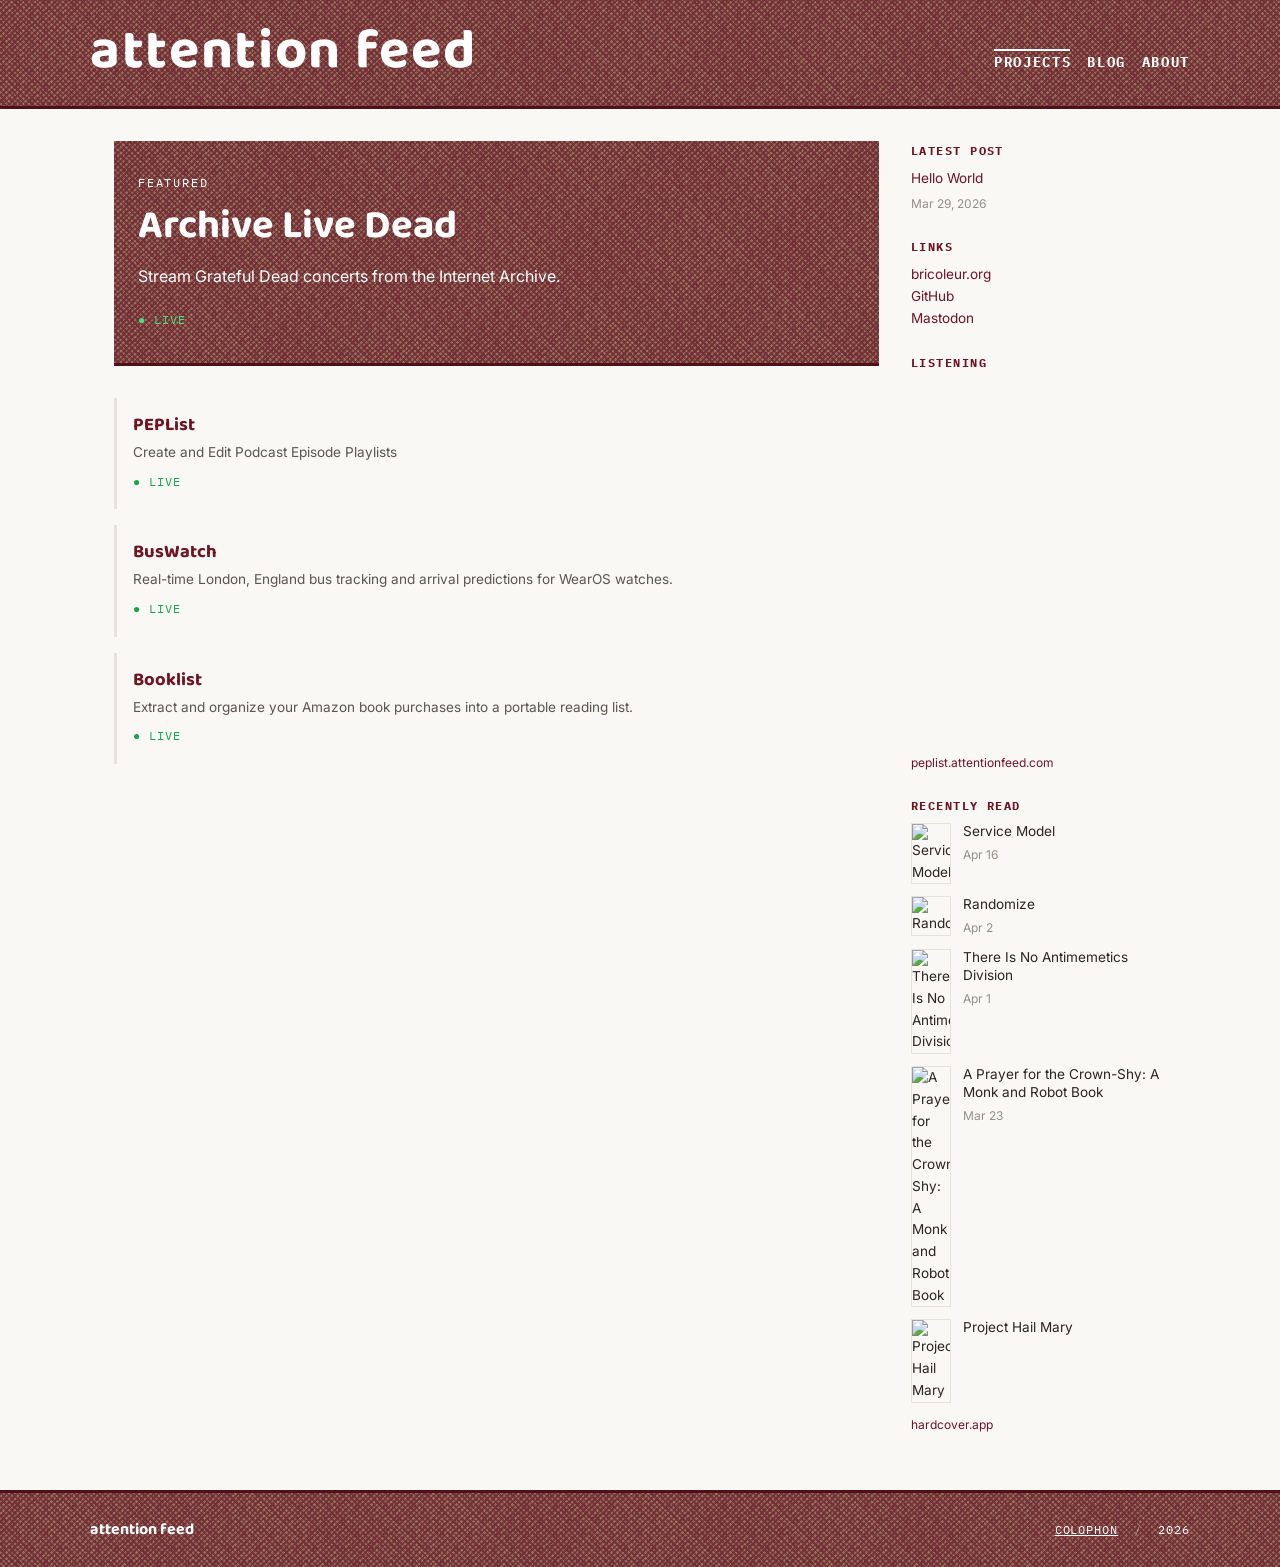
==== commit dbbda0f6: "deploy: amac0/attentionfeed-homepage@4b4942848594272a36ab08087e8e530d52b37d99" ====
--- a/index.html
+++ b/index.html
@@ -1,4 +1,4 @@
-<!DOCTYPE html><html lang="en"> <head><meta charset="UTF-8"><meta name="viewport" content="width=device-width, initial-scale=1.0"><title>Projects — Attention Feed</title><link rel="preconnect" href="https://fonts.googleapis.com"><link rel="preconnect" href="https://fonts.gstatic.com" crossorigin><link href="https://fonts.googleapis.com/css2?family=Baloo+2:wght@700&family=Inter:wght@400;700&family=IBM+Plex+Mono:wght@400;700&display=swap" rel="stylesheet"><script src="/shared/shared.js" defer></script><link rel="stylesheet" href="/_astro/BaseLayout.CgOv4lG0.css">
+<!DOCTYPE html><html lang="en"> <head><meta charset="UTF-8"><meta name="viewport" content="width=device-width, initial-scale=1.0"><title>Projects — Attention Feed</title><link rel="preconnect" href="https://fonts.googleapis.com"><link rel="preconnect" href="https://fonts.gstatic.com" crossorigin><link href="https://fonts.googleapis.com/css2?family=Baloo+2:wght@700&family=Inter:wght@400;700&family=IBM+Plex+Mono:wght@400;700&display=swap" rel="stylesheet"><script src="/shared/shared.js" defer></script><link rel="stylesheet" href="/_astro/BaseLayout.BwIvWeIf.css">
 <style>.featured-project[data-astro-cid-grvnqqyp]{position:relative;overflow:hidden;border-radius:0;border-bottom:3px solid #501018;padding:var(--space-6) var(--space-5);margin-bottom:var(--space-6)}.featured-project[data-astro-cid-grvnqqyp]:before{content:"";position:absolute;top:50%;left:50%;width:300vmax;height:300vmax;background-color:var(--color-benday-bg);background-image:var(--benday-pattern);background-repeat:repeat;transform:translate(-50%,-50%) rotate(45deg);z-index:0}.featured-project[data-astro-cid-grvnqqyp]>[data-astro-cid-grvnqqyp]{position:relative;z-index:1}.featured-label[data-astro-cid-grvnqqyp]{font-family:IBM Plex Mono,monospace;font-size:var(--text-xs);text-transform:uppercase;letter-spacing:.15em;color:#fff;display:block;margin-bottom:var(--space-2)}h2[data-astro-cid-grvnqqyp]{font-size:var(--text-2xl);margin-bottom:var(--space-3);color:#fff}h2[data-astro-cid-grvnqqyp] a[data-astro-cid-grvnqqyp]{color:#fff;text-decoration:none}h2[data-astro-cid-grvnqqyp] a[data-astro-cid-grvnqqyp]:hover{text-decoration:underline;text-decoration-color:#ffffff80}.description[data-astro-cid-grvnqqyp]{color:#fff;font-size:var(--text-base);line-height:1.6;margin-bottom:var(--space-4);max-width:40em}.status[data-astro-cid-grvnqqyp]{font-family:IBM Plex Mono,monospace;font-size:var(--text-xs);text-transform:uppercase;letter-spacing:.08em}.status-live[data-astro-cid-grvnqqyp]{color:#4ade80}.status-wip[data-astro-cid-grvnqqyp]{color:#fff9}.project-card[data-astro-cid-mspuyifq]{border-left:3px solid var(--color-border);padding:var(--space-4) var(--space-4);transition:border-color .15s ease}.project-card[data-astro-cid-mspuyifq]:hover{border-left-color:var(--color-primary)}h3[data-astro-cid-mspuyifq]{margin-bottom:var(--space-1);font-size:var(--text-lg)}.description[data-astro-cid-mspuyifq]{color:var(--color-text-secondary);font-size:var(--text-sm)}.status[data-astro-cid-mspuyifq]{font-family:IBM Plex Mono,monospace;font-size:var(--text-xs);text-transform:uppercase;letter-spacing:.08em;margin-top:var(--space-2);display:inline-block}.status-live[data-astro-cid-mspuyifq]{color:var(--color-status-live)}.status-wip[data-astro-cid-mspuyifq]{color:var(--color-text-muted)}.date[data-astro-cid-atfiabnb]{font-size:var(--text-xs);color:var(--color-text-muted);margin-top:var(--space-1)}.peplist-container[data-astro-cid-beenrthn]{border:none;overflow:hidden}.peplist-container[data-astro-cid-beenrthn] iframe[data-astro-cid-beenrthn]{width:100%;height:360px;border:none;display:block}.peplist-link[data-astro-cid-beenrthn]{margin-top:var(--space-3);font-size:var(--text-xs);color:var(--color-text-muted)}.book-list[data-astro-cid-uasihd3m]{display:flex;flex-direction:column;gap:var(--space-3)}.book-entry[data-astro-cid-uasihd3m]{display:flex;gap:var(--space-3);align-items:flex-start;text-decoration:none;color:var(--color-text)}.book-entry[data-astro-cid-uasihd3m]:hover .book-title[data-astro-cid-uasihd3m]{color:var(--color-primary)}.book-cover[data-astro-cid-uasihd3m]{width:40px;height:auto;flex-shrink:0;border:1px solid var(--color-border)}.book-info[data-astro-cid-uasihd3m]{display:flex;flex-direction:column;min-width:0}.book-title[data-astro-cid-uasihd3m]{font-size:var(--text-sm);line-height:1.3;transition:color .15s}.book-date[data-astro-cid-uasihd3m]{font-size:var(--text-xs);color:var(--color-text-muted);margin-top:var(--space-1)}.hardcover-link[data-astro-cid-uasihd3m]{margin-top:var(--space-3);font-size:var(--text-xs);color:var(--color-text-muted)}.project-grid[data-astro-cid-j7pv25f6]{display:flex;flex-direction:column;gap:var(--space-4)}
 </style></head> <body> <af-header base-url="/"> <a href="/" class="active" aria-current="page"> Projects </a><a href="/blog"> Blog </a><a href="/about"> About </a> </af-header>  <div class="page-layout" data-astro-cid-j7pv25f6> <main class="main-content" data-astro-cid-j7pv25f6> <div class="featured-project" data-astro-cid-grvnqqyp> <span class="featured-label" data-astro-cid-grvnqqyp>Featured</span> <h2 data-astro-cid-grvnqqyp><a href="/projects/archive-live-dead" data-astro-cid-grvnqqyp>Archive Live Dead</a></h2> <p class="description" data-astro-cid-grvnqqyp>Stream Grateful Dead concerts from the Internet Archive.</p> <span class="status status-live" data-astro-cid-grvnqqyp>● live</span>  </div> <div class="project-grid" data-astro-cid-j7pv25f6> <div class="project-card" data-astro-cid-mspuyifq> <h3 data-astro-cid-mspuyifq><a href="/projects/peplist" data-astro-cid-mspuyifq>PEPList</a></h3> <p class="description" data-astro-cid-mspuyifq>Create and Edit Podcast Episode Playlists</p> <span class="status status-live" data-astro-cid-mspuyifq>● live</span>  </div><div class="project-card" data-astro-cid-mspuyifq> <h3 data-astro-cid-mspuyifq><a href="/projects/buswatch" data-astro-cid-mspuyifq>BusWatch</a></h3> <p class="description" data-astro-cid-mspuyifq>Real-time London, England bus tracking and arrival predictions for WearOS watches.</p> <span class="status status-live" data-astro-cid-mspuyifq>● live</span>  </div><div class="project-card" data-astro-cid-mspuyifq> <h3 data-astro-cid-mspuyifq><a href="/projects/booklist" data-astro-cid-mspuyifq>Booklist</a></h3> <p class="description" data-astro-cid-mspuyifq>Extract and organize your Amazon book purchases into a portable reading list.</p> <span class="status status-live" data-astro-cid-mspuyifq>● live</span>  </div> </div> </main> <aside class="sidebar">  <div class="sidebar-widget" data-astro-cid-atfiabnb><h4 data-astro-cid-atfiabnb>Latest Post</h4><a href="/blog/hello-world" data-astro-cid-atfiabnb>Hello World</a><div class="date" data-astro-cid-atfiabnb>Mar 29, 2026</div></div> <div class="sidebar-widget"> <h4>Links</h4> <div><a href="https://www.bricoleur.org/" target="_blank" rel="noopener">bricoleur.org</a></div><div><a href="https://github.com/" target="_blank" rel="noopener">GitHub</a></div><div><a href="https://mastodon.social/" target="_blank" rel="noopener">Mastodon</a></div> </div> <div class="sidebar-widget" data-astro-cid-beenrthn> <h4 data-astro-cid-beenrthn>Listening</h4> <div class="peplist-container" data-astro-cid-beenrthn> <iframe src="https://peplist.attentionfeed.com/embed/amac/f0384cad-5731-43cc-880c-f0704645bea4?accent=6e1423&bg=faf8f5&text=2a2422&textMuted=5c5450&border=e8e2dc&cardBg=faf8f5" title="PEPList playlist" loading="lazy" allow="autoplay; encrypted-media" data-astro-cid-beenrthn></iframe> </div> <div class="peplist-link" data-astro-cid-beenrthn> <a href="https://peplist.attentionfeed.com/p/amac/f0384cad-5731-43cc-880c-f0704645bea4" target="_blank" rel="noopener" data-astro-cid-beenrthn>
 peplist.attentionfeed.com
--- a/_astro/BaseLayout.BwIvWeIf.css
+++ b/_astro/BaseLayout.BwIvWeIf.css
@@ -0,0 +1 @@
+@import"https://fonts.googleapis.com/css2?family=Baloo+2:wght@700&family=Inter:wght@400;700&family=IBM+Plex+Mono:wght@400;700&display=swap";:root{--color-primary: #6e1423;--color-benday-bg: #A08060;--benday-pattern: url(data:image/svg+xml,%3Csvg%20xmlns%3D%22http%3A%2F%2Fwww.w3.org%2F2000%2Fsvg%22%20width%3D%2220%22%20height%3D%2220%22%3E%3Cpath%20d%3D%22M1.32%2C-0.43%20Q1.98%2C-0.62%202.64%2C-0.43%20Q3.30%2C-0.24%203.80%2C0.24%20Q4.29%2C0.72%204.51%2C1.39%20Q4.72%2C2.05%204.52%2C2.73%20Q4.31%2C3.40%203.83%2C3.91%20Q3.34%2C4.41%202.66%2C4.58%20Q1.98%2C4.75%201.29%2C4.59%20Q0.61%2C4.43%200.14%2C3.91%20Q-0.33%2C3.38%20-0.51%2C2.72%20Q-0.69%2C2.05%20-0.55%2C1.37%20Q-0.40%2C0.68%200.13%2C0.22%20Q0.66%2C-0.24%201.32%2C-0.43Z%22%20fill%3D%22%23722F37%22%20opacity%3D%220.05%22%2F%3E%3Cpath%20d%3D%22M1.37%2C-0.10%20Q1.98%2C-0.14%202.51%2C0.04%20Q3.04%2C0.22%203.59%2C0.51%20Q4.13%2C0.81%204.10%2C1.43%20Q4.06%2C2.05%203.99%2C2.61%20Q3.91%2C3.17%203.54%2C3.64%20Q3.17%2C4.11%202.57%2C4.11%20Q1.98%2C4.11%201.42%2C4.05%20Q0.86%2C3.99%200.60%2C3.50%20Q0.33%2C3.01%20-0.00%2C2.53%20Q-0.33%2C2.05%20-0.04%2C1.56%20Q0.26%2C1.06%200.51%2C0.50%20Q0.76%2C-0.06%201.37%2C-0.10Z%22%20fill%3D%22%23722F37%22%2F%3E%3Cpath%20d%3D%22M5.29%2C-0.42%20Q5.95%2C-0.54%206.59%2C-0.39%20Q7.22%2C-0.24%207.68%2C0.23%20Q8.14%2C0.70%208.33%2C1.34%20Q8.53%2C1.97%208.36%2C2.62%20Q8.19%2C3.26%207.72%2C3.75%20Q7.25%2C4.23%206.60%2C4.41%20Q5.95%2C4.59%205.30%2C4.40%20Q4.65%2C4.22%204.20%2C3.73%20Q3.75%2C3.24%203.58%2C2.60%20Q3.42%2C1.97%203.58%2C1.33%20Q3.74%2C0.69%204.19%2C0.20%20Q4.64%2C-0.30%205.29%2C-0.42Z%22%20fill%3D%22%23722F37%22%20opacity%3D%220.05%22%2F%3E%3Cpath%20d%3D%22M5.45%2C0.14%20Q5.95%2C0.03%206.46%2C0.11%20Q6.98%2C0.19%207.22%2C0.64%20Q7.46%2C1.09%207.73%2C1.53%20Q8.00%2C1.97%207.87%2C2.49%20Q7.74%2C3.00%207.31%2C3.29%20Q6.87%2C3.57%206.41%2C3.90%20Q5.95%2C4.23%205.42%2C4.02%20Q4.89%2C3.81%204.49%2C3.42%20Q4.09%2C3.04%203.84%2C2.50%20Q3.59%2C1.97%203.90%2C1.46%20Q4.20%2C0.96%204.58%2C0.61%20Q4.96%2C0.26%205.45%2C0.14Z%22%20fill%3D%22%23722F37%22%2F%3E%3Cpath%20d%3D%22M9.44%2C-0.34%20Q10.04%2C-0.52%2010.64%2C-0.34%20Q11.24%2C-0.16%2011.70%2C0.27%20Q12.15%2C0.70%2012.29%2C1.31%20Q12.43%2C1.92%2012.28%2C2.52%20Q12.14%2C3.13%2011.69%2C3.57%20Q11.24%2C4.00%2010.64%2C4.22%20Q10.04%2C4.43%209.42%2C4.25%20Q8.80%2C4.07%208.39%2C3.59%20Q7.99%2C3.10%207.76%2C2.51%20Q7.53%2C1.92%207.75%2C1.32%20Q7.96%2C0.72%208.40%2C0.28%20Q8.85%2C-0.15%209.44%2C-0.34Z%22%20fill%3D%22%23722F37%22%20opacity%3D%220.05%22%2F%3E%3Cpath%20d%3D%22M9.63%2C0.13%20Q10.04%2C-0.23%2010.55%2C-0.03%20Q11.05%2C0.17%2011.48%2C0.51%20Q11.91%2C0.84%2011.92%2C1.38%20Q11.93%2C1.92%2011.71%2C2.34%20Q11.49%2C2.76%2011.33%2C3.31%20Q11.16%2C3.86%2010.60%2C3.75%20Q10.04%2C3.63%209.52%2C3.68%20Q9.00%2C3.73%208.72%2C3.29%20Q8.44%2C2.84%208.34%2C2.38%20Q8.23%2C1.92%208.42%2C1.50%20Q8.61%2C1.09%208.91%2C0.79%20Q9.22%2C0.50%209.63%2C0.13Z%22%20fill%3D%22%23722F37%22%2F%3E%3Cpath%20d%3D%22M13.33%2C-0.46%20Q13.99%2C-0.59%2014.64%2C-0.43%20Q15.29%2C-0.28%2015.76%2C0.19%20Q16.24%2C0.67%2016.43%2C1.31%20Q16.63%2C1.96%2016.41%2C2.60%20Q16.20%2C3.24%2015.74%2C3.72%20Q15.28%2C4.20%2014.64%2C4.37%20Q13.99%2C4.55%2013.35%2C4.37%20Q12.71%2C4.19%2012.21%2C3.73%20Q11.71%2C3.28%2011.59%2C2.62%20Q11.48%2C1.96%2011.62%2C1.32%20Q11.77%2C0.68%2012.22%2C0.17%20Q12.66%2C-0.33%2013.33%2C-0.46Z%22%20fill%3D%22%23722F37%22%20opacity%3D%220.05%22%2F%3E%3Cpath%20d%3D%22M13.47%2C0.08%20Q13.99%2C-0.01%2014.57%2C-0.03%20Q15.15%2C-0.05%2015.42%2C0.47%20Q15.69%2C0.98%2015.94%2C1.47%20Q16.20%2C1.96%2015.87%2C2.41%20Q15.55%2C2.86%2015.34%2C3.40%20Q15.13%2C3.93%2014.56%2C4.08%20Q13.99%2C4.24%2013.55%2C3.87%20Q13.10%2C3.50%2012.68%2C3.23%20Q12.25%2C2.97%2012.03%2C2.46%20Q11.80%2C1.96%2011.89%2C1.38%20Q11.98%2C0.80%2012.47%2C0.48%20Q12.95%2C0.17%2013.47%2C0.08Z%22%20fill%3D%22%23722F37%22%2F%3E%3Cpath%20d%3D%22M17.45%2C-0.40%20Q18.08%2C-0.57%2018.71%2C-0.42%20Q19.35%2C-0.26%2019.77%2C0.23%20Q20.18%2C0.72%2020.39%2C1.33%20Q20.59%2C1.94%2020.42%2C2.56%20Q20.26%2C3.19%2019.78%2C3.63%20Q19.31%2C4.06%2018.69%2C4.24%20Q18.08%2C4.42%2017.47%2C4.24%20Q16.86%2C4.05%2016.40%2C3.61%20Q15.94%2C3.17%2015.77%2C2.55%20Q15.61%2C1.94%2015.79%2C1.33%20Q15.97%2C0.72%2016.40%2C0.24%20Q16.83%2C-0.23%2017.45%2C-0.40Z%22%20fill%3D%22%23722F37%22%20opacity%3D%220.05%22%2F%3E%3Cpath%20d%3D%22M17.53%2C-0.05%20Q18.08%2C-0.15%2018.61%2C-0.02%20Q19.13%2C0.11%2019.39%2C0.57%20Q19.64%2C1.03%2019.96%2C1.48%20Q20.27%2C1.94%2019.98%2C2.40%20Q19.69%2C2.87%2019.36%2C3.21%20Q19.02%2C3.56%2018.55%2C3.67%20Q18.08%2C3.78%2017.56%2C3.76%20Q17.04%2C3.73%2016.79%2C3.28%20Q16.53%2C2.83%2016.24%2C2.38%20Q15.95%2C1.94%2016.28%2C1.51%20Q16.62%2C1.09%2016.80%2C0.57%20Q16.99%2C0.04%2017.53%2C-0.05Z%22%20fill%3D%22%23722F37%22%2F%3E%3Cpath%20d%3D%22M1.34%2C3.47%20Q2.01%2C3.29%202.66%2C3.48%20Q3.32%2C3.67%203.83%2C4.14%20Q4.33%2C4.60%204.53%2C5.28%20Q4.73%2C5.95%204.56%2C6.64%20Q4.39%2C7.32%203.86%2C7.78%20Q3.32%2C8.23%202.66%2C8.43%20Q2.01%2C8.64%201.32%2C8.47%20Q0.64%2C8.31%200.17%2C7.80%20Q-0.31%2C7.28%20-0.48%2C6.61%20Q-0.66%2C5.95%20-0.48%2C5.28%20Q-0.31%2C4.61%200.19%2C4.13%20Q0.68%2C3.65%201.34%2C3.47Z%22%20fill%3D%22%23722F37%22%20opacity%3D%220.05%22%2F%3E%3Cpath%20d%3D%22M1.46%2C3.79%20Q2.01%2C3.53%202.50%2C3.87%20Q3.00%2C4.22%203.52%2C4.50%20Q4.03%2C4.78%204.08%2C5.36%20Q4.13%2C5.95%204.15%2C6.57%20Q4.17%2C7.20%203.61%2C7.48%20Q3.05%2C7.76%202.53%2C7.94%20Q2.01%2C8.12%201.43%2C8.03%20Q0.86%2C7.94%200.55%2C7.45%20Q0.24%2C6.97%200.20%2C6.46%20Q0.16%2C5.95%200.28%2C5.48%20Q0.40%2C5.02%200.65%2C4.53%20Q0.91%2C4.05%201.46%2C3.79Z%22%20fill%3D%22%23722F37%22%2F%3E%3Cpath%20d%3D%22M5.26%2C3.46%20Q5.93%2C3.22%206.61%2C3.47%20Q7.28%2C3.71%207.81%2C4.18%20Q8.35%2C4.65%208.48%2C5.35%20Q8.61%2C6.04%208.43%2C6.71%20Q8.24%2C7.37%207.77%2C7.90%20Q7.31%2C8.43%206.62%2C8.62%20Q5.93%2C8.82%205.24%2C8.63%20Q4.55%2C8.44%204.09%2C7.91%20Q3.62%2C7.38%203.37%2C6.71%20Q3.12%2C6.04%203.33%2C5.35%20Q3.55%2C4.67%204.07%2C4.19%20Q4.59%2C3.71%205.26%2C3.46Z%22%20fill%3D%22%23722F37%22%20opacity%3D%220.05%22%2F%3E%3Cpath%20d%3D%22M5.43%2C4.06%20Q5.93%2C3.83%206.50%2C3.96%20Q7.06%2C4.09%207.54%2C4.46%20Q8.02%2C4.84%208.01%2C5.44%20Q7.99%2C6.04%207.81%2C6.53%20Q7.63%2C7.02%207.27%2C7.38%20Q6.91%2C7.73%206.42%2C7.96%20Q5.93%2C8.19%205.45%2C7.95%20Q4.97%2C7.72%204.64%2C7.35%20Q4.31%2C6.98%203.85%2C6.51%20Q3.40%2C6.04%203.72%2C5.50%20Q4.04%2C4.95%204.48%2C4.62%20Q4.92%2C4.29%205.43%2C4.06Z%22%20fill%3D%22%23722F37%22%2F%3E%3Cpath%20d%3D%22M9.38%2C3.60%20Q10.02%2C3.40%2010.66%2C3.60%20Q11.31%2C3.80%2011.80%2C4.25%20Q12.30%2C4.70%2012.47%2C5.36%20Q12.65%2C6.02%2012.50%2C6.69%20Q12.35%2C7.36%2011.84%2C7.83%20Q11.33%2C8.29%2010.68%2C8.50%20Q10.02%2C8.70%209.35%2C8.53%20Q8.68%2C8.35%208.20%2C7.85%20Q7.73%2C7.34%207.57%2C6.68%20Q7.41%2C6.02%207.60%2C5.37%20Q7.79%2C4.73%208.27%2C4.26%20Q8.75%2C3.80%209.38%2C3.60Z%22%20fill%3D%22%23722F37%22%20opacity%3D%220.05%22%2F%3E%3Cpath%20d%3D%22M9.48%2C3.91%20Q10.02%2C3.68%2010.53%2C3.97%20Q11.04%2C4.26%2011.50%2C4.58%20Q11.96%2C4.90%2012.02%2C5.46%20Q12.08%2C6.02%2011.93%2C6.52%20Q11.78%2C7.03%2011.45%2C7.48%20Q11.13%2C7.93%2010.58%2C8.16%20Q10.02%2C8.38%209.46%2C8.18%20Q8.89%2C7.97%208.45%2C7.58%20Q8.01%2C7.18%208.11%2C6.60%20Q8.22%2C6.02%208.17%2C5.47%20Q8.13%2C4.92%208.54%2C4.53%20Q8.94%2C4.15%209.48%2C3.91Z%22%20fill%3D%22%23722F37%22%2F%3E%3Cpath%20d%3D%22M13.32%2C3.53%20Q13.98%2C3.36%2014.67%2C3.48%20Q15.35%2C3.61%2015.79%2C4.14%20Q16.23%2C4.68%2016.40%2C5.33%20Q16.57%2C5.97%2016.42%2C6.63%20Q16.27%2C7.29%2015.78%2C7.77%20Q15.30%2C8.25%2014.64%2C8.43%20Q13.98%2C8.61%2013.34%2C8.41%20Q12.69%2C8.21%2012.16%2C7.77%20Q11.64%2C7.33%2011.46%2C6.65%20Q11.29%2C5.97%2011.46%2C5.29%20Q11.62%2C4.61%2012.14%2C4.15%20Q12.67%2C3.69%2013.32%2C3.53Z%22%20fill%3D%22%23722F37%22%20opacity%3D%220.05%22%2F%3E%3Cpath%20d%3D%22M13.48%2C4.17%20Q13.98%2C4.10%2014.43%2C4.26%20Q14.88%2C4.43%2015.47%2C4.60%20Q16.06%2C4.77%2016.23%2C5.37%20Q16.39%2C5.97%2016.16%2C6.54%20Q15.93%2C7.10%2015.51%2C7.49%20Q15.09%2C7.88%2014.53%2C8.14%20Q13.98%2C8.40%2013.51%2C8.00%20Q13.04%2C7.60%2012.57%2C7.33%20Q12.10%2C7.06%2011.98%2C6.52%20Q11.86%2C5.97%2012.05%2C5.47%20Q12.24%2C4.97%2012.61%2C4.60%20Q12.98%2C4.24%2013.48%2C4.17Z%22%20fill%3D%22%23722F37%22%2F%3E%3Cpath%20d%3D%22M17.42%2C3.57%20Q18.06%2C3.35%2018.71%2C3.55%20Q19.36%2C3.76%2019.87%2C4.22%20Q20.38%2C4.67%2020.50%2C5.34%20Q20.61%2C6.01%2020.51%2C6.69%20Q20.40%2C7.36%2019.88%2C7.80%20Q19.35%2C8.25%2018.71%2C8.44%20Q18.06%2C8.63%2017.43%2C8.43%20Q16.79%2C8.22%2016.29%2C7.77%20Q15.78%2C7.33%2015.64%2C6.67%20Q15.49%2C6.01%2015.62%2C5.34%20Q15.74%2C4.67%2016.26%2C4.23%20Q16.78%2C3.78%2017.42%2C3.57Z%22%20fill%3D%22%23722F37%22%20opacity%3D%220.05%22%2F%3E%3Cpath%20d%3D%22M17.50%2C3.85%20Q18.06%2C3.64%2018.64%2C3.83%20Q19.22%2C4.01%2019.42%2C4.56%20Q19.61%2C5.12%2019.95%2C5.56%20Q20.28%2C6.01%2020.22%2C6.61%20Q20.15%2C7.22%2019.60%2C7.47%20Q19.06%2C7.73%2018.56%2C8.06%20Q18.06%2C8.39%2017.59%2C8.02%20Q17.12%2C7.66%2016.64%2C7.38%20Q16.17%2C7.10%2015.97%2C6.56%20Q15.77%2C6.01%2016.12%2C5.55%20Q16.47%2C5.09%2016.70%2C4.58%20Q16.94%2C4.06%2017.50%2C3.85Z%22%20fill%3D%22%23722F37%22%2F%3E%3Cpath%20d%3D%22M1.36%2C7.63%20Q1.99%2C7.44%202.63%2C7.62%20Q3.27%2C7.81%203.76%2C8.26%20Q4.24%2C8.72%204.41%2C9.37%20Q4.58%2C10.02%204.36%2C10.64%20Q4.14%2C11.26%203.69%2C11.73%20Q3.25%2C12.20%202.62%2C12.35%20Q1.99%2C12.50%201.34%2C12.39%20Q0.69%2C12.27%200.27%2C11.77%20Q-0.15%2C11.26%20-0.33%2C10.64%20Q-0.51%2C10.02%20-0.37%2C9.38%20Q-0.24%2C8.74%200.24%2C8.28%20Q0.72%2C7.83%201.36%2C7.63Z%22%20fill%3D%22%23722F37%22%20opacity%3D%220.05%22%2F%3E%3Cpath%20d%3D%22M1.49%2C8.27%20Q1.99%2C8.25%202.48%2C8.29%20Q2.96%2C8.34%203.37%2C8.66%20Q3.78%2C8.99%203.83%2C9.51%20Q3.87%2C10.02%203.85%2C10.56%20Q3.83%2C11.09%203.40%2C11.40%20Q2.96%2C11.71%202.48%2C11.77%20Q1.99%2C11.82%201.53%2C11.73%20Q1.06%2C11.63%200.58%2C11.37%20Q0.09%2C11.12%200.17%2C10.57%20Q0.24%2C10.02%200.34%2C9.58%20Q0.44%2C9.13%200.72%2C8.71%20Q0.99%2C8.30%201.49%2C8.27Z%22%20fill%3D%22%23722F37%22%2F%3E%3Cpath%20d%3D%22M5.32%2C7.74%20Q5.95%2C7.58%206.61%2C7.69%20Q7.27%2C7.81%207.73%2C8.31%20Q8.18%2C8.81%208.37%2C9.46%20Q8.56%2C10.10%208.37%2C10.75%20Q8.19%2C11.40%207.70%2C11.84%20Q7.21%2C12.29%206.58%2C12.45%20Q5.95%2C12.62%205.29%2C12.49%20Q4.64%2C12.37%204.16%2C11.89%20Q3.68%2C11.41%203.52%2C10.76%20Q3.35%2C10.10%203.53%2C9.46%20Q3.71%2C8.81%204.20%2C8.36%20Q4.68%2C7.91%205.32%2C7.74Z%22%20fill%3D%22%23722F37%22%20opacity%3D%220.05%22%2F%3E%3Cpath%20d%3D%22M5.43%2C8.08%20Q5.93%2C7.85%206.43%2C8.14%20Q6.92%2C8.43%207.41%2C8.70%20Q7.91%2C8.97%208.08%2C9.54%20Q8.24%2C10.10%207.93%2C10.59%20Q7.62%2C11.07%207.25%2C11.39%20Q6.88%2C11.71%206.41%2C11.87%20Q5.95%2C12.02%205.45%2C11.92%20Q4.96%2C11.81%204.55%2C11.48%20Q4.15%2C11.14%203.89%2C10.62%20Q3.64%2C10.10%203.87%2C9.57%20Q4.10%2C9.04%204.51%2C8.67%20Q4.91%2C8.30%205.43%2C8.08Z%22%20fill%3D%22%23722F37%22%2F%3E%3Cpath%20d%3D%22M9.48%2C7.70%20Q10.10%2C7.48%2010.73%2C7.68%20Q11.36%2C7.88%2011.84%2C8.33%20Q12.32%2C8.78%2012.49%2C9.42%20Q12.66%2C10.07%2012.47%2C10.69%20Q12.28%2C11.32%2011.82%2C11.79%20Q11.36%2C12.26%2010.73%2C12.40%20Q10.10%2C12.55%209.47%2C12.39%20Q8.85%2C12.23%208.37%2C11.78%20Q7.89%2C11.34%207.76%2C10.70%20Q7.63%2C10.07%207.80%2C9.45%20Q7.97%2C8.84%208.41%2C8.38%20Q8.86%2C7.92%209.48%2C7.70Z%22%20fill%3D%22%23722F37%22%20opacity%3D%220.05%22%2F%3E%3Cpath%20d%3D%22M9.63%2C8.10%20Q10.10%2C7.75%2010.67%2C7.91%20Q11.25%2C8.07%2011.45%2C8.62%20Q11.65%2C9.17%2011.92%2C9.62%20Q12.19%2C10.07%2011.93%2C10.52%20Q11.66%2C10.97%2011.39%2C11.40%20Q11.12%2C11.84%2010.61%2C11.91%20Q10.10%2C11.98%209.53%2C11.99%20Q8.97%2C12.01%208.66%2C11.54%20Q8.35%2C11.07%208.26%2C10.57%20Q8.16%2C10.07%208.30%2C9.59%20Q8.44%2C9.11%208.80%2C8.78%20Q9.16%2C8.45%209.63%2C8.10Z%22%20fill%3D%22%23722F37%22%2F%3E%3Cpath%20d%3D%22M13.40%2C7.63%20Q14.06%2C7.51%2014.69%2C7.67%20Q15.32%2C7.83%2015.79%2C8.29%20Q16.26%2C8.75%2016.39%2C9.39%20Q16.53%2C10.02%2016.38%2C10.65%20Q16.23%2C11.27%2015.77%2C11.75%20Q15.32%2C12.22%2014.69%2C12.38%20Q14.06%2C12.55%2013.42%2C12.39%20Q12.78%2C12.23%2012.34%2C11.75%20Q11.90%2C11.27%2011.70%2C10.64%20Q11.49%2C10.02%2011.66%2C9.38%20Q11.83%2C8.74%2012.29%2C8.25%20Q12.75%2C7.76%2013.40%2C7.63Z%22%20fill%3D%22%23722F37%22%20opacity%3D%220.05%22%2F%3E%3Cpath%20d%3D%22M13.63%2C8.34%20Q14.06%2C8.15%2014.57%2C8.19%20Q15.09%2C8.23%2015.42%2C8.64%20Q15.74%2C9.05%2015.79%2C9.54%20Q15.85%2C10.02%2015.83%2C10.53%20Q15.80%2C11.03%2015.44%2C11.41%20Q15.08%2C11.79%2014.57%2C11.89%20Q14.06%2C11.99%2013.58%2C11.82%20Q13.11%2C11.65%2012.78%2C11.31%20Q12.44%2C10.96%2012.12%2C10.49%20Q11.81%2C10.02%2012.17%2C9.58%20Q12.54%2C9.15%2012.87%2C8.84%20Q13.20%2C8.53%2013.63%2C8.34Z%22%20fill%3D%22%23722F37%22%2F%3E%3Cpath%20d%3D%22M17.32%2C7.76%20Q17.92%2C7.61%2018.54%2C7.73%20Q19.16%2C7.84%2019.58%2C8.32%20Q19.99%2C8.80%2020.14%2C9.40%20Q20.30%2C9.99%2020.14%2C10.59%20Q19.99%2C11.19%2019.56%2C11.64%20Q19.13%2C12.09%2018.53%2C12.22%20Q17.92%2C12.36%2017.33%2C12.21%20Q16.73%2C12.06%2016.29%2C11.63%20Q15.85%2C11.19%2015.70%2C10.59%20Q15.55%2C9.99%2015.70%2C9.40%20Q15.86%2C8.80%2016.28%2C8.35%20Q16.71%2C7.90%2017.32%2C7.76Z%22%20fill%3D%22%23722F37%22%20opacity%3D%220.05%22%2F%3E%3Cpath%20d%3D%22M17.46%2C8.20%20Q17.92%2C8.01%2018.39%2C8.20%20Q18.85%2C8.38%2019.16%2C8.74%20Q19.47%2C9.10%2019.59%2C9.55%20Q19.71%2C9.99%2019.71%2C10.51%20Q19.71%2C11.03%2019.23%2C11.23%20Q18.75%2C11.44%2018.34%2C11.80%20Q17.92%2C12.17%2017.38%2C12.02%20Q16.83%2C11.88%2016.66%2C11.35%20Q16.49%2C10.82%2016.11%2C10.41%20Q15.74%2C9.99%2016.07%2C9.56%20Q16.40%2C9.12%2016.70%2C8.76%20Q17.00%2C8.40%2017.46%2C8.20Z%22%20fill%3D%22%23722F37%22%2F%3E%3Cpath%20d%3D%22M1.39%2C11.54%20Q2.07%2C11.41%202.73%2C11.57%20Q3.39%2C11.72%203.88%2C12.20%20Q4.37%2C12.68%204.59%2C13.34%20Q4.81%2C14.01%204.61%2C14.68%20Q4.42%2C15.36%203.89%2C15.81%20Q3.37%2C16.25%202.72%2C16.45%20Q2.07%2C16.65%201.41%2C16.48%20Q0.74%2C16.31%200.27%2C15.81%20Q-0.19%2C15.31%20-0.42%2C14.66%20Q-0.64%2C14.01%20-0.45%2C13.34%20Q-0.25%2C12.67%200.23%2C12.17%20Q0.72%2C11.66%201.39%2C11.54Z%22%20fill%3D%22%23722F37%22%20opacity%3D%220.05%22%2F%3E%3Cpath%20d%3D%22M1.61%2C12.06%20Q2.07%2C11.69%202.67%2C11.81%20Q3.27%2C11.92%203.68%2C12.38%20Q4.08%2C12.84%204.26%2C13.43%20Q4.44%2C14.01%204.14%2C14.52%20Q3.85%2C15.03%203.42%2C15.32%20Q3.00%2C15.61%202.54%2C15.74%20Q2.07%2C15.87%201.47%2C15.98%20Q0.87%2C16.09%200.65%2C15.52%20Q0.43%2C14.95%200.30%2C14.48%20Q0.16%2C14.01%200.28%2C13.52%20Q0.39%2C13.04%200.78%2C12.73%20Q1.16%2C12.43%201.61%2C12.06Z%22%20fill%3D%22%23722F37%22%2F%3E%3Cpath%20d%3D%22M5.41%2C11.63%20Q6.02%2C11.46%206.64%2C11.62%20Q7.26%2C11.77%207.68%2C12.25%20Q8.09%2C12.73%208.31%2C13.33%20Q8.53%2C13.93%208.33%2C14.53%20Q8.12%2C15.14%207.70%2C15.63%20Q7.29%2C16.12%206.65%2C16.25%20Q6.02%2C16.37%205.41%2C16.21%20Q4.80%2C16.04%204.32%2C15.62%20Q3.84%2C15.19%203.72%2C14.56%20Q3.61%2C13.93%203.75%2C13.31%20Q3.89%2C12.70%204.34%2C12.25%20Q4.79%2C11.80%205.41%2C11.63Z%22%20fill%3D%22%23722F37%22%20opacity%3D%220.05%22%2F%3E%3Cpath%20d%3D%22M5.57%2C12.04%20Q6.02%2C11.70%206.57%2C11.86%20Q7.12%2C12.02%207.36%2C12.52%20Q7.60%2C13.02%207.66%2C13.47%20Q7.72%2C13.93%207.61%2C14.36%20Q7.51%2C14.79%207.19%2C15.10%20Q6.87%2C15.41%206.45%2C15.72%20Q6.02%2C16.04%205.53%2C15.84%20Q5.04%2C15.64%204.76%2C15.23%20Q4.48%2C14.82%204.35%2C14.37%20Q4.23%2C13.93%204.32%2C13.46%20Q4.41%2C13.00%204.77%2C12.69%20Q5.12%2C12.37%205.57%2C12.04Z%22%20fill%3D%22%23722F37%22%2F%3E%3Cpath%20d%3D%22M9.23%2C11.54%20Q9.89%2C11.36%2010.58%2C11.49%20Q11.26%2C11.62%2011.71%2C12.16%20Q12.15%2C12.70%2012.35%2C13.35%20Q12.56%2C14.00%2012.35%2C14.65%20Q12.15%2C15.31%2011.67%2C15.79%20Q11.20%2C16.27%2010.54%2C16.51%20Q9.89%2C16.75%209.20%2C16.57%20Q8.51%2C16.39%208.03%2C15.87%20Q7.55%2C15.35%207.40%2C14.68%20Q7.25%2C14.00%207.41%2C13.33%20Q7.57%2C12.66%208.07%2C12.19%20Q8.57%2C11.73%209.23%2C11.54Z%22%20fill%3D%22%23722F37%22%20opacity%3D%220.05%22%2F%3E%3Cpath%20d%3D%22M9.41%2C11.99%20Q9.89%2C11.65%2010.39%2C11.95%20Q10.90%2C12.25%2011.20%2C12.66%20Q11.51%2C13.07%2011.62%2C13.54%20Q11.74%2C14.00%2011.87%2C14.61%20Q12.01%2C15.23%2011.52%2C15.61%20Q11.03%2C15.99%2010.46%2C15.93%20Q9.89%2C15.87%209.38%2C15.82%20Q8.87%2C15.77%208.33%2C15.49%20Q7.79%2C15.22%207.64%2C14.61%20Q7.49%2C14.00%207.71%2C13.44%20Q7.93%2C12.87%208.43%2C12.60%20Q8.93%2C12.34%209.41%2C11.99Z%22%20fill%3D%22%23722F37%22%2F%3E%3Cpath%20d%3D%22M13.30%2C11.72%20Q13.90%2C11.53%2014.52%2C11.69%20Q15.13%2C11.86%2015.54%2C12.33%20Q15.95%2C12.80%2016.15%2C13.39%20Q16.34%2C13.98%2016.16%2C14.57%20Q15.97%2C15.17%2015.53%2C15.61%20Q15.10%2C16.04%2014.50%2C16.24%20Q13.90%2C16.44%2013.29%2C16.26%20Q12.68%2C16.09%2012.27%2C15.62%20Q11.85%2C15.16%2011.68%2C14.57%20Q11.51%2C13.98%2011.67%2C13.38%20Q11.83%2C12.78%2012.27%2C12.34%20Q12.71%2C11.91%2013.30%2C11.72Z%22%20fill%3D%22%23722F37%22%20opacity%3D%220.05%22%2F%3E%3Cpath%20d%3D%22M13.46%2C12.34%20Q13.90%2C12.23%2014.44%2C12.16%20Q14.99%2C12.10%2015.21%2C12.60%20Q15.43%2C13.10%2015.66%2C13.54%20Q15.90%2C13.98%2015.82%2C14.51%20Q15.74%2C15.04%2015.29%2C15.31%20Q14.83%2C15.58%2014.37%2C15.64%20Q13.90%2C15.69%2013.40%2C15.71%20Q12.89%2C15.73%2012.53%2C15.35%20Q12.17%2C14.98%2012.17%2C14.48%20Q12.16%2C13.98%2012.06%2C13.42%20Q11.97%2C12.86%2012.50%2C12.66%20Q13.02%2C12.45%2013.46%2C12.34Z%22%20fill%3D%22%23722F37%22%2F%3E%3Cpath%20d%3D%22M17.36%2C11.53%20Q18.00%2C11.32%2018.67%2C11.46%20Q19.34%2C11.60%2019.77%2C12.13%20Q20.20%2C12.65%2020.41%2C13.29%20Q20.61%2C13.93%2020.44%2C14.58%20Q20.26%2C15.24%2019.78%2C15.71%20Q19.30%2C16.18%2018.65%2C16.33%20Q18.00%2C16.48%2017.34%2C16.34%20Q16.68%2C16.20%2016.23%2C15.71%20Q15.77%2C15.21%2015.59%2C14.57%20Q15.42%2C13.93%2015.61%2C13.30%20Q15.80%2C12.66%2016.27%2C12.20%20Q16.73%2C11.74%2017.36%2C11.53Z%22%20fill%3D%22%23722F37%22%20opacity%3D%220.05%22%2F%3E%3Cpath%20d%3D%22M17.42%2C11.82%20Q18.00%2C11.71%2018.60%2C11.77%20Q19.20%2C11.84%2019.37%2C12.44%20Q19.53%2C13.04%2019.81%2C13.48%20Q20.09%2C13.93%2019.90%2C14.42%20Q19.72%2C14.92%2019.32%2C15.23%20Q18.93%2C15.54%2018.46%2C15.76%20Q18.00%2C15.97%2017.43%2C15.93%20Q16.86%2C15.89%2016.58%2C15.39%20Q16.30%2C14.90%2016.11%2C14.42%20Q15.91%2C13.93%2016.03%2C13.39%20Q16.14%2C12.86%2016.49%2C12.39%20Q16.84%2C11.93%2017.42%2C11.82Z%22%20fill%3D%22%23722F37%22%2F%3E%3Cpath%20d%3D%22M1.30%2C15.64%20Q1.92%2C15.47%202.53%2C15.65%20Q3.14%2C15.82%203.65%2C16.23%20Q4.16%2C16.65%204.32%2C17.29%20Q4.48%2C17.94%204.27%2C18.55%20Q4.05%2C19.17%203.64%2C19.68%20Q3.22%2C20.20%202.57%2C20.35%20Q1.92%2C20.51%201.30%2C20.30%20Q0.68%2C20.09%200.22%2C19.64%20Q-0.24%2C19.19%20-0.43%2C18.56%20Q-0.61%2C17.94%20-0.41%2C17.33%20Q-0.20%2C16.71%200.24%2C16.26%20Q0.69%2C15.80%201.30%2C15.64Z%22%20fill%3D%22%23722F37%22%20opacity%3D%220.05%22%2F%3E%3Cpath%20d%3D%22M1.41%2C15.92%20Q1.92%2C15.67%202.43%2C15.92%20Q2.94%2C16.17%203.32%2C16.54%20Q3.70%2C16.91%203.69%2C17.43%20Q3.69%2C17.94%203.55%2C18.37%20Q3.41%2C18.80%203.12%2C19.16%20Q2.84%2C19.53%202.38%2C19.79%20Q1.92%2C20.06%201.37%2C19.95%20Q0.82%2C19.85%200.52%2C19.39%20Q0.22%2C18.92%20-0.02%2C18.43%20Q-0.27%2C17.94%20-0.07%2C17.42%20Q0.12%2C16.90%200.51%2C16.54%20Q0.90%2C16.17%201.41%2C15.92Z%22%20fill%3D%22%23722F37%22%2F%3E%3Cpath%20d%3D%22M5.48%2C15.63%20Q6.10%2C15.41%206.76%2C15.58%20Q7.42%2C15.74%207.89%2C16.23%20Q8.36%2C16.72%208.53%2C17.37%20Q8.70%2C18.02%208.50%2C18.66%20Q8.31%2C19.29%207.84%2C19.76%20Q7.38%2C20.23%206.74%2C20.42%20Q6.10%2C20.62%205.45%2C20.45%20Q4.80%2C20.28%204.35%2C19.79%20Q3.90%2C19.29%203.70%2C18.66%20Q3.50%2C18.02%203.73%2C17.40%20Q3.95%2C16.78%204.40%2C16.31%20Q4.85%2C15.85%205.48%2C15.63Z%22%20fill%3D%22%23722F37%22%20opacity%3D%220.05%22%2F%3E%3Cpath%20d%3D%22M5.57%2C16.04%20Q6.10%2C15.92%206.61%2C16.09%20Q7.12%2C16.25%207.59%2C16.58%20Q8.05%2C16.90%208.16%2C17.46%20Q8.28%2C18.02%208.13%2C18.56%20Q7.98%2C19.10%207.48%2C19.32%20Q6.97%2C19.53%206.54%2C19.90%20Q6.10%2C20.26%205.52%2C20.15%20Q4.94%2C20.04%204.72%2C19.49%20Q4.50%2C18.95%204.25%2C18.48%20Q3.99%2C18.02%204.28%2C17.58%20Q4.57%2C17.13%204.80%2C16.65%20Q5.04%2C16.17%205.57%2C16.04Z%22%20fill%3D%22%23722F37%22%2F%3E%3Cpath%20d%3D%22M9.30%2C15.53%20Q9.96%2C15.38%2010.59%2C15.58%20Q11.21%2C15.79%2011.71%2C16.22%20Q12.21%2C16.66%2012.37%2C17.31%20Q12.53%2C17.96%2012.37%2C18.60%20Q12.20%2C19.25%2011.72%2C19.72%20Q11.25%2C20.18%2010.60%2C20.32%20Q9.96%2C20.45%209.31%2C20.33%20Q8.66%2C20.21%208.20%2C19.72%20Q7.74%2C19.24%207.55%2C18.60%20Q7.37%2C17.96%207.54%2C17.31%20Q7.72%2C16.66%208.18%2C16.18%20Q8.65%2C15.69%209.30%2C15.53Z%22%20fill%3D%22%23722F37%22%20opacity%3D%220.05%22%2F%3E%3Cpath%20d%3D%22M9.47%2C16.00%20Q9.96%2C15.75%2010.49%2C15.93%20Q11.02%2C16.11%2011.50%2C16.45%20Q11.98%2C16.79%2012.00%2C17.37%20Q12.03%2C17.96%2011.82%2C18.43%20Q11.61%2C18.91%2011.31%2C19.34%20Q11.00%2C19.77%2010.48%2C19.99%20Q9.96%2C20.21%209.41%2C20.03%20Q8.86%2C19.85%208.59%2C19.38%20Q8.31%2C18.91%208.20%2C18.43%20Q8.08%2C17.96%208.11%2C17.43%20Q8.13%2C16.90%208.55%2C16.58%20Q8.98%2C16.25%209.47%2C16.00Z%22%20fill%3D%22%23722F37%22%2F%3E%3Cpath%20d%3D%22M13.26%2C15.55%20Q13.92%2C15.37%2014.58%2C15.56%20Q15.23%2C15.74%2015.71%2C16.23%20Q16.18%2C16.71%2016.35%2C17.36%20Q16.53%2C18.01%2016.36%2C18.67%20Q16.19%2C19.32%2015.70%2C19.79%20Q15.22%2C20.27%2014.57%2C20.46%20Q13.92%2C20.65%2013.28%2C20.44%20Q12.65%2C20.22%2012.20%2C19.74%20Q11.76%2C19.26%2011.54%2C18.64%20Q11.32%2C18.01%2011.51%2C17.37%20Q11.70%2C16.74%2012.15%2C16.23%20Q12.60%2C15.73%2013.26%2C15.55Z%22%20fill%3D%22%23722F37%22%20opacity%3D%220.05%22%2F%3E%3Cpath%20d%3D%22M13.36%2C15.98%20Q13.92%2C15.88%2014.50%2C15.95%20Q15.08%2C16.01%2015.28%2C16.56%20Q15.49%2C17.11%2015.87%2C17.56%20Q16.25%2C18.01%2015.90%2C18.49%20Q15.56%2C18.96%2015.28%2C19.42%20Q15.00%2C19.89%2014.46%2C20.08%20Q13.92%2C20.27%2013.43%2C20.00%20Q12.93%2C19.73%2012.40%2C19.46%20Q11.87%2C19.20%2011.93%2C18.61%20Q11.98%2C18.01%2012.05%2C17.50%20Q12.12%2C16.98%2012.46%2C16.53%20Q12.81%2C16.09%2013.36%2C15.98Z%22%20fill%3D%22%23722F37%22%2F%3E%3Cpath%20d%3D%22M17.49%2C15.74%20Q18.11%2C15.57%2018.71%2C15.77%20Q19.31%2C15.98%2019.79%2C16.39%20Q20.27%2C16.81%2020.40%2C17.43%20Q20.54%2C18.05%2020.40%2C18.67%20Q20.26%2C19.29%2019.81%2C19.76%20Q19.37%2C20.23%2018.74%2C20.36%20Q18.11%2C20.50%2017.52%2C20.30%20Q16.93%2C20.10%2016.44%2C19.70%20Q15.95%2C19.30%2015.78%2C18.68%20Q15.62%2C18.05%2015.80%2C17.44%20Q15.99%2C16.83%2016.43%2C16.37%20Q16.87%2C15.91%2017.49%2C15.74Z%22%20fill%3D%22%23722F37%22%20opacity%3D%220.05%22%2F%3E%3Cpath%20d%3D%22M17.61%2C16.11%20Q18.11%2C15.91%2018.57%2C16.19%20Q19.03%2C16.46%2019.34%2C16.81%20Q19.66%2C17.16%2019.75%2C17.61%20Q19.85%2C18.05%2019.83%2C18.54%20Q19.82%2C19.04%2019.52%2C19.50%20Q19.21%2C19.96%2018.66%2C19.95%20Q18.11%2C19.93%2017.68%2C19.74%20Q17.25%2C19.55%2016.82%2C19.30%20Q16.40%2C19.04%2016.14%2C18.55%20Q15.89%2C18.05%2016.15%2C17.56%20Q16.42%2C17.07%2016.76%2C16.69%20Q17.10%2C16.31%2017.61%2C16.11Z%22%20fill%3D%22%23722F37%22%2F%3E%3C%2Fsvg%3E);--color-bg: #faf8f5;--color-text: #2a2422;--color-text-secondary: #5c5450;--color-text-muted: #968e88;--color-surface: #ffffff;--color-code-bg: #1e1e2e;--color-code-text: #cdd6f4;--color-inline-code-bg: #f0ebe6;--color-inline-code-text: #6e1423;--color-border: #e8e2dc;--color-status-live: #16a34a;--space-1: .25rem;--space-2: .5rem;--space-3: .75rem;--space-4: 1rem;--space-5: 1.5rem;--space-6: 2rem;--space-7: 2.5rem;--space-8: 3rem;--text-xs: .75rem;--text-sm: .85rem;--text-base: 1rem;--text-lg: 1.15rem;--text-md: 1.4rem;--text-xl: 2rem;--text-2xl: 2.5rem;--text-3xl: 3.5rem}*,*:before,*:after{box-sizing:border-box;margin:0;padding:0}body{font-family:Inter,sans-serif;font-weight:400;color:var(--color-text);background:var(--color-bg);line-height:1.6;font-size:16px}h1,h2,h3{font-family:"Baloo 2",cursive;font-weight:700;line-height:1.3;color:var(--color-primary)}h3{font-size:var(--text-lg)}a{color:var(--color-primary);text-decoration:none}a:hover{text-decoration:underline}code{font-family:IBM Plex Mono,monospace;font-size:.9em}code:not(pre code){background:var(--color-inline-code-bg);color:var(--color-inline-code-text);padding:.15em .35em;border-radius:0}pre{background:var(--color-code-bg);color:var(--color-code-text);padding:var(--space-4);border-radius:0;overflow-x:auto;line-height:1.5}pre code{background:none;color:inherit;padding:0;font-size:var(--text-sm)}ul,ol{padding-left:var(--space-5);margin-top:0}af-header a{font-family:IBM Plex Mono,monospace;font-weight:700;font-size:var(--text-sm);text-transform:uppercase;letter-spacing:.12em;color:#fff;text-decoration:none;padding:var(--space-2) 0 var(--space-2) var(--space-4);display:inline-block}af-header a:hover{text-decoration:none}af-header a.active{position:relative}af-header a.active:before{content:"";position:absolute;top:.35em;left:var(--space-4);right:.12em;height:2px;background:#fff}@media(max-width:768px){af-header a{color:var(--color-primary);padding:var(--space-1) var(--space-4)}af-header a.active:before{display:none}}img{max-width:100%;height:auto}.page-layout{max-width:1100px;margin:0 auto;padding:var(--space-6) var(--space-5);display:flex;gap:var(--space-6)}.main-content{flex:3;min-width:0}.sidebar{flex:1;min-width:200px}.sidebar-widget{margin-bottom:var(--space-5);font-size:var(--text-sm)}.sidebar-widget h4{font-family:IBM Plex Mono,monospace;font-weight:700;color:var(--color-primary);margin-bottom:var(--space-2);font-size:var(--text-xs);text-transform:uppercase;letter-spacing:.12em}@media(max-width:768px){.page-layout{flex-direction:column}.sidebar{border-top:1px solid var(--color-border);padding-top:var(--space-5)}}
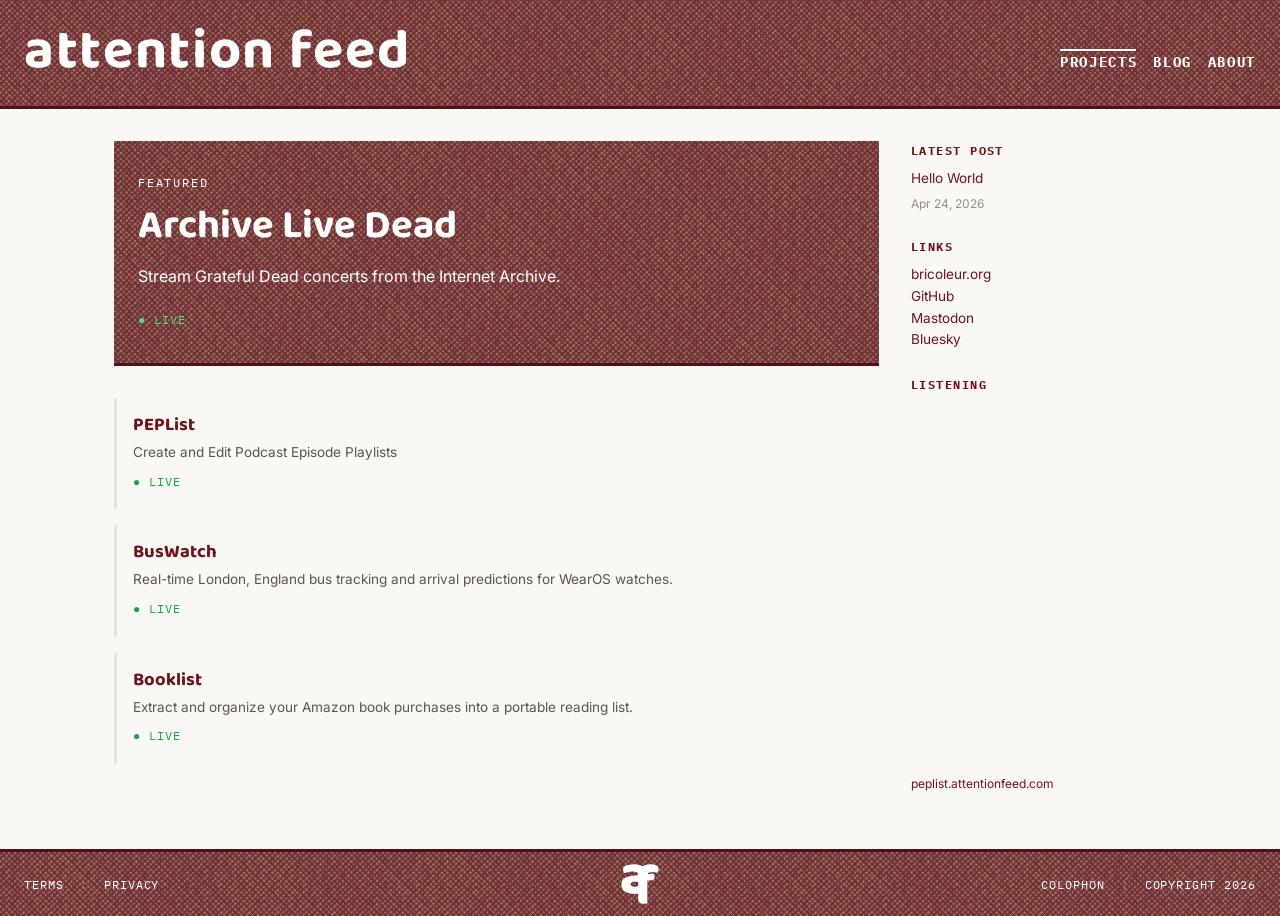
==== commit 6da17ace: "deploy: amac0/attentionfeed-homepage@b2480f4a2fc067ebdcfaea6d583a9a65fbcac933" ====
--- a/index.html
+++ b/index.html
@@ -1,7 +1,10 @@
-<!DOCTYPE html><html lang="en"> <head><meta charset="UTF-8"><meta name="viewport" content="width=device-width, initial-scale=1.0"><title>Projects — Attention Feed</title><link rel="preconnect" href="https://fonts.googleapis.com"><link rel="preconnect" href="https://fonts.gstatic.com" crossorigin><link href="https://fonts.googleapis.com/css2?family=Baloo+2:wght@700&family=Inter:wght@400;700&family=IBM+Plex+Mono:wght@400;700&display=swap" rel="stylesheet"><script src="/shared/shared.js" defer></script><link rel="stylesheet" href="/_astro/BaseLayout.BwIvWeIf.css">
-<style>.featured-project[data-astro-cid-grvnqqyp]{position:relative;overflow:hidden;border-radius:0;border-bottom:3px solid #501018;padding:var(--space-6) var(--space-5);margin-bottom:var(--space-6)}.featured-project[data-astro-cid-grvnqqyp]:before{content:"";position:absolute;top:50%;left:50%;width:300vmax;height:300vmax;background-color:var(--color-benday-bg);background-image:var(--benday-pattern);background-repeat:repeat;transform:translate(-50%,-50%) rotate(45deg);z-index:0}.featured-project[data-astro-cid-grvnqqyp]>[data-astro-cid-grvnqqyp]{position:relative;z-index:1}.featured-label[data-astro-cid-grvnqqyp]{font-family:IBM Plex Mono,monospace;font-size:var(--text-xs);text-transform:uppercase;letter-spacing:.15em;color:#fff;display:block;margin-bottom:var(--space-2)}h2[data-astro-cid-grvnqqyp]{font-size:var(--text-2xl);margin-bottom:var(--space-3);color:#fff}h2[data-astro-cid-grvnqqyp] a[data-astro-cid-grvnqqyp]{color:#fff;text-decoration:none}h2[data-astro-cid-grvnqqyp] a[data-astro-cid-grvnqqyp]:hover{text-decoration:underline;text-decoration-color:#ffffff80}.description[data-astro-cid-grvnqqyp]{color:#fff;font-size:var(--text-base);line-height:1.6;margin-bottom:var(--space-4);max-width:40em}.status[data-astro-cid-grvnqqyp]{font-family:IBM Plex Mono,monospace;font-size:var(--text-xs);text-transform:uppercase;letter-spacing:.08em}.status-live[data-astro-cid-grvnqqyp]{color:#4ade80}.status-wip[data-astro-cid-grvnqqyp]{color:#fff9}.project-card[data-astro-cid-mspuyifq]{border-left:3px solid var(--color-border);padding:var(--space-4) var(--space-4);transition:border-color .15s ease}.project-card[data-astro-cid-mspuyifq]:hover{border-left-color:var(--color-primary)}h3[data-astro-cid-mspuyifq]{margin-bottom:var(--space-1);font-size:var(--text-lg)}.description[data-astro-cid-mspuyifq]{color:var(--color-text-secondary);font-size:var(--text-sm)}.status[data-astro-cid-mspuyifq]{font-family:IBM Plex Mono,monospace;font-size:var(--text-xs);text-transform:uppercase;letter-spacing:.08em;margin-top:var(--space-2);display:inline-block}.status-live[data-astro-cid-mspuyifq]{color:var(--color-status-live)}.status-wip[data-astro-cid-mspuyifq]{color:var(--color-text-muted)}.date[data-astro-cid-atfiabnb]{font-size:var(--text-xs);color:var(--color-text-muted);margin-top:var(--space-1)}.peplist-container[data-astro-cid-beenrthn]{border:none;overflow:hidden}.peplist-container[data-astro-cid-beenrthn] iframe[data-astro-cid-beenrthn]{width:100%;height:360px;border:none;display:block}.peplist-link[data-astro-cid-beenrthn]{margin-top:var(--space-3);font-size:var(--text-xs);color:var(--color-text-muted)}.book-list[data-astro-cid-uasihd3m]{display:flex;flex-direction:column;gap:var(--space-3)}.book-entry[data-astro-cid-uasihd3m]{display:flex;gap:var(--space-3);align-items:flex-start;text-decoration:none;color:var(--color-text)}.book-entry[data-astro-cid-uasihd3m]:hover .book-title[data-astro-cid-uasihd3m]{color:var(--color-primary)}.book-cover[data-astro-cid-uasihd3m]{width:40px;height:auto;flex-shrink:0;border:1px solid var(--color-border)}.book-info[data-astro-cid-uasihd3m]{display:flex;flex-direction:column;min-width:0}.book-title[data-astro-cid-uasihd3m]{font-size:var(--text-sm);line-height:1.3;transition:color .15s}.book-date[data-astro-cid-uasihd3m]{font-size:var(--text-xs);color:var(--color-text-muted);margin-top:var(--space-1)}.hardcover-link[data-astro-cid-uasihd3m]{margin-top:var(--space-3);font-size:var(--text-xs);color:var(--color-text-muted)}.project-grid[data-astro-cid-j7pv25f6]{display:flex;flex-direction:column;gap:var(--space-4)}
-</style></head> <body> <af-header base-url="/"> <a href="/" class="active" aria-current="page"> Projects </a><a href="/blog"> Blog </a><a href="/about"> About </a> </af-header>  <div class="page-layout" data-astro-cid-j7pv25f6> <main class="main-content" data-astro-cid-j7pv25f6> <div class="featured-project" data-astro-cid-grvnqqyp> <span class="featured-label" data-astro-cid-grvnqqyp>Featured</span> <h2 data-astro-cid-grvnqqyp><a href="/projects/archive-live-dead" data-astro-cid-grvnqqyp>Archive Live Dead</a></h2> <p class="description" data-astro-cid-grvnqqyp>Stream Grateful Dead concerts from the Internet Archive.</p> <span class="status status-live" data-astro-cid-grvnqqyp>● live</span>  </div> <div class="project-grid" data-astro-cid-j7pv25f6> <div class="project-card" data-astro-cid-mspuyifq> <h3 data-astro-cid-mspuyifq><a href="/projects/peplist" data-astro-cid-mspuyifq>PEPList</a></h3> <p class="description" data-astro-cid-mspuyifq>Create and Edit Podcast Episode Playlists</p> <span class="status status-live" data-astro-cid-mspuyifq>● live</span>  </div><div class="project-card" data-astro-cid-mspuyifq> <h3 data-astro-cid-mspuyifq><a href="/projects/buswatch" data-astro-cid-mspuyifq>BusWatch</a></h3> <p class="description" data-astro-cid-mspuyifq>Real-time London, England bus tracking and arrival predictions for WearOS watches.</p> <span class="status status-live" data-astro-cid-mspuyifq>● live</span>  </div><div class="project-card" data-astro-cid-mspuyifq> <h3 data-astro-cid-mspuyifq><a href="/projects/booklist" data-astro-cid-mspuyifq>Booklist</a></h3> <p class="description" data-astro-cid-mspuyifq>Extract and organize your Amazon book purchases into a portable reading list.</p> <span class="status status-live" data-astro-cid-mspuyifq>● live</span>  </div> </div> </main> <aside class="sidebar">  <div class="sidebar-widget" data-astro-cid-atfiabnb><h4 data-astro-cid-atfiabnb>Latest Post</h4><a href="/blog/hello-world" data-astro-cid-atfiabnb>Hello World</a><div class="date" data-astro-cid-atfiabnb>Mar 29, 2026</div></div> <div class="sidebar-widget"> <h4>Links</h4> <div><a href="https://www.bricoleur.org/" target="_blank" rel="noopener">bricoleur.org</a></div><div><a href="https://github.com/" target="_blank" rel="noopener">GitHub</a></div><div><a href="https://mastodon.social/" target="_blank" rel="noopener">Mastodon</a></div> </div> <div class="sidebar-widget" data-astro-cid-beenrthn> <h4 data-astro-cid-beenrthn>Listening</h4> <div class="peplist-container" data-astro-cid-beenrthn> <iframe src="https://peplist.attentionfeed.com/embed/amac/f0384cad-5731-43cc-880c-f0704645bea4?accent=6e1423&bg=faf8f5&text=2a2422&textMuted=5c5450&border=e8e2dc&cardBg=faf8f5" title="PEPList playlist" loading="lazy" allow="autoplay; encrypted-media" data-astro-cid-beenrthn></iframe> </div> <div class="peplist-link" data-astro-cid-beenrthn> <a href="https://peplist.attentionfeed.com/p/amac/f0384cad-5731-43cc-880c-f0704645bea4" target="_blank" rel="noopener" data-astro-cid-beenrthn>
+<!DOCTYPE html><html lang="en"> <head><!-- Google tag (gtag.js) --><script async src="https://www.googletagmanager.com/gtag/js?id=G-BGDPXJFXEV"></script><script>
+      window.dataLayer = window.dataLayer || [];
+      function gtag(){dataLayer.push(arguments);}
+      gtag('js', new Date());
+      gtag('config', 'G-BGDPXJFXEV');
+    </script><meta charset="UTF-8"><meta name="viewport" content="width=device-width, initial-scale=1.0"><title>Projects — Attention Feed</title><link rel="preconnect" href="https://fonts.googleapis.com"><link rel="preconnect" href="https://fonts.gstatic.com" crossorigin><link href="https://fonts.googleapis.com/css2?family=Baloo+2:wght@700&family=Inter:wght@400;700&family=IBM+Plex+Mono:wght@400;700&display=swap" rel="stylesheet"><script src="/shared/shared.js" defer></script><link rel="stylesheet" href="/_astro/BaseLayout.BwIvWeIf.css">
+<style>.featured-project[data-astro-cid-grvnqqyp]{position:relative;overflow:hidden;border-radius:0;border-bottom:3px solid #501018;padding:var(--space-6) var(--space-5);margin-bottom:var(--space-6)}.featured-project[data-astro-cid-grvnqqyp]:before{content:"";position:absolute;top:50%;left:50%;width:300vmax;height:300vmax;background-color:var(--color-benday-bg);background-image:var(--benday-pattern);background-repeat:repeat;transform:translate(-50%,-50%) rotate(45deg);z-index:0}.featured-project[data-astro-cid-grvnqqyp]>[data-astro-cid-grvnqqyp]{position:relative;z-index:1}.featured-label[data-astro-cid-grvnqqyp]{font-family:IBM Plex Mono,monospace;font-size:var(--text-xs);text-transform:uppercase;letter-spacing:.15em;color:#fff;display:block;margin-bottom:var(--space-2)}h2[data-astro-cid-grvnqqyp]{font-size:var(--text-2xl);margin-bottom:var(--space-3);color:#fff}h2[data-astro-cid-grvnqqyp] a[data-astro-cid-grvnqqyp]{color:#fff;text-decoration:none}h2[data-astro-cid-grvnqqyp] a[data-astro-cid-grvnqqyp]:hover{text-decoration:underline;text-decoration-color:#ffffff80}.description[data-astro-cid-grvnqqyp]{color:#fff;font-size:var(--text-base);line-height:1.6;margin-bottom:var(--space-4);max-width:40em}.status[data-astro-cid-grvnqqyp]{font-family:IBM Plex Mono,monospace;font-size:var(--text-xs);text-transform:uppercase;letter-spacing:.08em}.status-live[data-astro-cid-grvnqqyp]{color:#4ade80}.status-wip[data-astro-cid-grvnqqyp]{color:#fff9}.project-card[data-astro-cid-mspuyifq]{border-left:3px solid var(--color-border);padding:var(--space-4) var(--space-4);transition:border-color .15s ease}.project-card[data-astro-cid-mspuyifq]:hover{border-left-color:var(--color-primary)}h3[data-astro-cid-mspuyifq]{margin-bottom:var(--space-1);font-size:var(--text-lg)}.description[data-astro-cid-mspuyifq]{color:var(--color-text-secondary);font-size:var(--text-sm)}.status[data-astro-cid-mspuyifq]{font-family:IBM Plex Mono,monospace;font-size:var(--text-xs);text-transform:uppercase;letter-spacing:.08em;margin-top:var(--space-2);display:inline-block}.status-live[data-astro-cid-mspuyifq]{color:var(--color-status-live)}.status-wip[data-astro-cid-mspuyifq]{color:var(--color-text-muted)}.date[data-astro-cid-atfiabnb]{font-size:var(--text-xs);color:var(--color-text-muted);margin-top:var(--space-1)}.peplist-container[data-astro-cid-beenrthn]{border:none;overflow:hidden}.peplist-container[data-astro-cid-beenrthn] iframe[data-astro-cid-beenrthn]{width:100%;height:360px;border:none;display:block}.peplist-link[data-astro-cid-beenrthn]{margin-top:var(--space-3);font-size:var(--text-xs);color:var(--color-text-muted)}.project-grid[data-astro-cid-j7pv25f6]{display:flex;flex-direction:column;gap:var(--space-4)}
+</style></head> <body> <af-header base-url="/"> <a href="/" class="active" aria-current="page"> Projects </a><a href="/blog"> Blog </a><a href="/about"> About </a> </af-header>  <div class="page-layout" data-astro-cid-j7pv25f6> <main class="main-content" data-astro-cid-j7pv25f6> <div class="featured-project" data-astro-cid-grvnqqyp> <span class="featured-label" data-astro-cid-grvnqqyp>Featured</span> <h2 data-astro-cid-grvnqqyp><a href="/projects/archive-live-dead" data-astro-cid-grvnqqyp>Archive Live Dead</a></h2> <p class="description" data-astro-cid-grvnqqyp>Stream Grateful Dead concerts from the Internet Archive.</p> <span class="status status-live" data-astro-cid-grvnqqyp>● live</span>  </div> <div class="project-grid" data-astro-cid-j7pv25f6> <div class="project-card" data-astro-cid-mspuyifq> <h3 data-astro-cid-mspuyifq><a href="/projects/peplist" data-astro-cid-mspuyifq>PEPList</a></h3> <p class="description" data-astro-cid-mspuyifq>Create and Edit Podcast Episode Playlists</p> <span class="status status-live" data-astro-cid-mspuyifq>● live</span>  </div><div class="project-card" data-astro-cid-mspuyifq> <h3 data-astro-cid-mspuyifq><a href="/projects/buswatch" data-astro-cid-mspuyifq>BusWatch</a></h3> <p class="description" data-astro-cid-mspuyifq>Real-time London, England bus tracking and arrival predictions for WearOS watches.</p> <span class="status status-live" data-astro-cid-mspuyifq>● live</span>  </div><div class="project-card" data-astro-cid-mspuyifq> <h3 data-astro-cid-mspuyifq><a href="/projects/booklist" data-astro-cid-mspuyifq>Booklist</a></h3> <p class="description" data-astro-cid-mspuyifq>Extract and organize your Amazon book purchases into a portable reading list.</p> <span class="status status-live" data-astro-cid-mspuyifq>● live</span>  </div> </div> </main> <aside class="sidebar">  <div class="sidebar-widget" data-astro-cid-atfiabnb><h4 data-astro-cid-atfiabnb>Latest Post</h4><a href="/blog/hello-world" data-astro-cid-atfiabnb>Hello World</a><div class="date" data-astro-cid-atfiabnb>Apr 24, 2026</div></div> <div class="sidebar-widget"> <h4>Links</h4> <div><a href="https://www.bricoleur.org/" target="_blank" rel="noopener">bricoleur.org</a></div><div><a href="https://github.com/amac0" target="_blank" rel="noopener">GitHub</a></div><div><a href="https://mastodon.social/@amac" target="_blank" rel="noopener">Mastodon</a></div><div><a href="https://bsky.app/profile/amac0.bsky.social" target="_blank" rel="noopener">Bluesky</a></div> </div> <div class="sidebar-widget" data-astro-cid-beenrthn> <h4 data-astro-cid-beenrthn>Listening</h4> <div class="peplist-container" data-astro-cid-beenrthn> <iframe src="https://peplist.attentionfeed.com/embed/amac/f0384cad-5731-43cc-880c-f0704645bea4?accent=6e1423&bg=faf8f5&text=2a2422&textMuted=5c5450&border=e8e2dc&cardBg=faf8f5" title="PEPList playlist" loading="lazy" allow="autoplay; encrypted-media" data-astro-cid-beenrthn></iframe> </div> <div class="peplist-link" data-astro-cid-beenrthn> <a href="https://peplist.attentionfeed.com/p/amac/f0384cad-5731-43cc-880c-f0704645bea4" target="_blank" rel="noopener" data-astro-cid-beenrthn>
 peplist.attentionfeed.com
-</a> </div> </div> <div class="sidebar-widget" data-astro-cid-uasihd3m><h4 data-astro-cid-uasihd3m>Recently Read</h4><div class="book-list" data-astro-cid-uasihd3m><a class="book-entry" href="https://hardcover.app/books/service-model" target="_blank" rel="noopener" data-astro-cid-uasihd3m><img src="https://assets.hardcover.app/edition/31094415/2127458c01e65aa244a45258f644275eee234064.jpeg" alt="Service Model" class="book-cover" loading="lazy" data-astro-cid-uasihd3m><div class="book-info" data-astro-cid-uasihd3m><span class="book-title" data-astro-cid-uasihd3m>Service Model</span><span class="book-date" data-astro-cid-uasihd3m>Apr 16</span></div></a><a class="book-entry" href="https://hardcover.app/books/randomize-2019" target="_blank" rel="noopener" data-astro-cid-uasihd3m><img src="https://assets.hardcover.app/edition/30390694/68181e9d-4277-42f1-9e8f-254edab64360.jpg" alt="Randomize" class="book-cover" loading="lazy" data-astro-cid-uasihd3m><div class="book-info" data-astro-cid-uasihd3m><span class="book-title" data-astro-cid-uasihd3m>Randomize</span><span class="book-date" data-astro-cid-uasihd3m>Apr 2</span></div></a><a class="book-entry" href="https://hardcover.app/books/there-is-no-antimemetics-division" target="_blank" rel="noopener" data-astro-cid-uasihd3m><img src="https://assets.hardcover.app/external_data/193765/b3af02e08dc537afe1627e9cc6a20131874e056d.jpeg" alt="There Is No Antimemetics Division" class="book-cover" loading="lazy" data-astro-cid-uasihd3m><div class="book-info" data-astro-cid-uasihd3m><span class="book-title" data-astro-cid-uasihd3m>There Is No Antimemetics Division</span><span class="book-date" data-astro-cid-uasihd3m>Apr 1</span></div></a><a class="book-entry" href="https://hardcover.app/books/a-prayer-for-the-crown-shy-a-monk-and-robot-book" target="_blank" rel="noopener" data-astro-cid-uasihd3m><img src="https://assets.hardcover.app/static/covers/cover2.webp" alt="A Prayer for the Crown-Shy: A Monk and Robot Book" class="book-cover" loading="lazy" data-astro-cid-uasihd3m><div class="book-info" data-astro-cid-uasihd3m><span class="book-title" data-astro-cid-uasihd3m>A Prayer for the Crown-Shy: A Monk and Robot Book</span><span class="book-date" data-astro-cid-uasihd3m>Mar 23</span></div></a><a class="book-entry" href="https://hardcover.app/books/project-hail-mary" target="_blank" rel="noopener" data-astro-cid-uasihd3m><img src="https://assets.hardcover.app/editions/3274049/8741341047797682-91mYu67RfUL._SL1500_.jpg" alt="Project Hail Mary" class="book-cover" loading="lazy" data-astro-cid-uasihd3m><div class="book-info" data-astro-cid-uasihd3m><span class="book-title" data-astro-cid-uasihd3m>Project Hail Mary</span></div></a></div><div class="hardcover-link" data-astro-cid-uasihd3m><a href="https://hardcover.app/@amac0" target="_blank" rel="noopener" data-astro-cid-uasihd3m>
-hardcover.app
-</a></div></div>  </aside> </div>  <af-footer base-url="/"></af-footer> </body></html>+</a> </div> </div>  </aside> </div>  <af-footer base-url="/"></af-footer> </body></html>
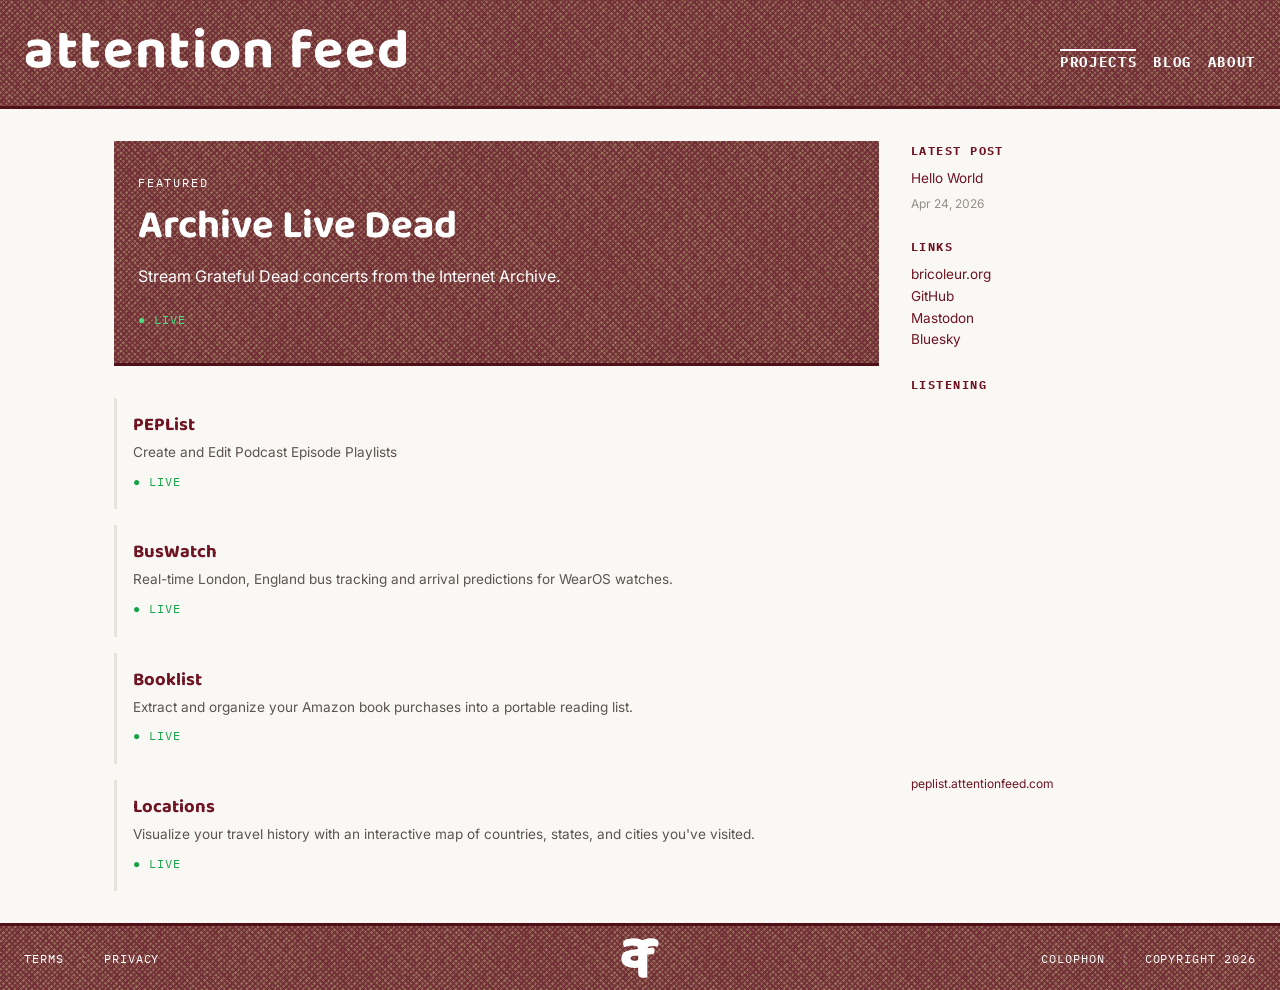
==== commit 5ba138fb: "deploy: amac0/attentionfeed-homepage@5819bddb1db1ac8b643fd92bd97f951c73793373" ====
--- a/index.html
+++ b/index.html
@@ -5,6 +5,6 @@
       gtag('config', 'G-BGDPXJFXEV');
     </script><meta charset="UTF-8"><meta name="viewport" content="width=device-width, initial-scale=1.0"><title>Projects — Attention Feed</title><link rel="preconnect" href="https://fonts.googleapis.com"><link rel="preconnect" href="https://fonts.gstatic.com" crossorigin><link href="https://fonts.googleapis.com/css2?family=Baloo+2:wght@700&family=Inter:wght@400;700&family=IBM+Plex+Mono:wght@400;700&display=swap" rel="stylesheet"><script src="/shared/shared.js" defer></script><link rel="stylesheet" href="/_astro/BaseLayout.BwIvWeIf.css">
 <style>.featured-project[data-astro-cid-grvnqqyp]{position:relative;overflow:hidden;border-radius:0;border-bottom:3px solid #501018;padding:var(--space-6) var(--space-5);margin-bottom:var(--space-6)}.featured-project[data-astro-cid-grvnqqyp]:before{content:"";position:absolute;top:50%;left:50%;width:300vmax;height:300vmax;background-color:var(--color-benday-bg);background-image:var(--benday-pattern);background-repeat:repeat;transform:translate(-50%,-50%) rotate(45deg);z-index:0}.featured-project[data-astro-cid-grvnqqyp]>[data-astro-cid-grvnqqyp]{position:relative;z-index:1}.featured-label[data-astro-cid-grvnqqyp]{font-family:IBM Plex Mono,monospace;font-size:var(--text-xs);text-transform:uppercase;letter-spacing:.15em;color:#fff;display:block;margin-bottom:var(--space-2)}h2[data-astro-cid-grvnqqyp]{font-size:var(--text-2xl);margin-bottom:var(--space-3);color:#fff}h2[data-astro-cid-grvnqqyp] a[data-astro-cid-grvnqqyp]{color:#fff;text-decoration:none}h2[data-astro-cid-grvnqqyp] a[data-astro-cid-grvnqqyp]:hover{text-decoration:underline;text-decoration-color:#ffffff80}.description[data-astro-cid-grvnqqyp]{color:#fff;font-size:var(--text-base);line-height:1.6;margin-bottom:var(--space-4);max-width:40em}.status[data-astro-cid-grvnqqyp]{font-family:IBM Plex Mono,monospace;font-size:var(--text-xs);text-transform:uppercase;letter-spacing:.08em}.status-live[data-astro-cid-grvnqqyp]{color:#4ade80}.status-wip[data-astro-cid-grvnqqyp]{color:#fff9}.project-card[data-astro-cid-mspuyifq]{border-left:3px solid var(--color-border);padding:var(--space-4) var(--space-4);transition:border-color .15s ease}.project-card[data-astro-cid-mspuyifq]:hover{border-left-color:var(--color-primary)}h3[data-astro-cid-mspuyifq]{margin-bottom:var(--space-1);font-size:var(--text-lg)}.description[data-astro-cid-mspuyifq]{color:var(--color-text-secondary);font-size:var(--text-sm)}.status[data-astro-cid-mspuyifq]{font-family:IBM Plex Mono,monospace;font-size:var(--text-xs);text-transform:uppercase;letter-spacing:.08em;margin-top:var(--space-2);display:inline-block}.status-live[data-astro-cid-mspuyifq]{color:var(--color-status-live)}.status-wip[data-astro-cid-mspuyifq]{color:var(--color-text-muted)}.date[data-astro-cid-atfiabnb]{font-size:var(--text-xs);color:var(--color-text-muted);margin-top:var(--space-1)}.peplist-container[data-astro-cid-beenrthn]{border:none;overflow:hidden}.peplist-container[data-astro-cid-beenrthn] iframe[data-astro-cid-beenrthn]{width:100%;height:360px;border:none;display:block}.peplist-link[data-astro-cid-beenrthn]{margin-top:var(--space-3);font-size:var(--text-xs);color:var(--color-text-muted)}.project-grid[data-astro-cid-j7pv25f6]{display:flex;flex-direction:column;gap:var(--space-4)}
-</style></head> <body> <af-header base-url="/"> <a href="/" class="active" aria-current="page"> Projects </a><a href="/blog"> Blog </a><a href="/about"> About </a> </af-header>  <div class="page-layout" data-astro-cid-j7pv25f6> <main class="main-content" data-astro-cid-j7pv25f6> <div class="featured-project" data-astro-cid-grvnqqyp> <span class="featured-label" data-astro-cid-grvnqqyp>Featured</span> <h2 data-astro-cid-grvnqqyp><a href="/projects/archive-live-dead" data-astro-cid-grvnqqyp>Archive Live Dead</a></h2> <p class="description" data-astro-cid-grvnqqyp>Stream Grateful Dead concerts from the Internet Archive.</p> <span class="status status-live" data-astro-cid-grvnqqyp>● live</span>  </div> <div class="project-grid" data-astro-cid-j7pv25f6> <div class="project-card" data-astro-cid-mspuyifq> <h3 data-astro-cid-mspuyifq><a href="/projects/peplist" data-astro-cid-mspuyifq>PEPList</a></h3> <p class="description" data-astro-cid-mspuyifq>Create and Edit Podcast Episode Playlists</p> <span class="status status-live" data-astro-cid-mspuyifq>● live</span>  </div><div class="project-card" data-astro-cid-mspuyifq> <h3 data-astro-cid-mspuyifq><a href="/projects/buswatch" data-astro-cid-mspuyifq>BusWatch</a></h3> <p class="description" data-astro-cid-mspuyifq>Real-time London, England bus tracking and arrival predictions for WearOS watches.</p> <span class="status status-live" data-astro-cid-mspuyifq>● live</span>  </div><div class="project-card" data-astro-cid-mspuyifq> <h3 data-astro-cid-mspuyifq><a href="/projects/booklist" data-astro-cid-mspuyifq>Booklist</a></h3> <p class="description" data-astro-cid-mspuyifq>Extract and organize your Amazon book purchases into a portable reading list.</p> <span class="status status-live" data-astro-cid-mspuyifq>● live</span>  </div> </div> </main> <aside class="sidebar">  <div class="sidebar-widget" data-astro-cid-atfiabnb><h4 data-astro-cid-atfiabnb>Latest Post</h4><a href="/blog/hello-world" data-astro-cid-atfiabnb>Hello World</a><div class="date" data-astro-cid-atfiabnb>Apr 24, 2026</div></div> <div class="sidebar-widget"> <h4>Links</h4> <div><a href="https://www.bricoleur.org/" target="_blank" rel="noopener">bricoleur.org</a></div><div><a href="https://github.com/amac0" target="_blank" rel="noopener">GitHub</a></div><div><a href="https://mastodon.social/@amac" target="_blank" rel="noopener">Mastodon</a></div><div><a href="https://bsky.app/profile/amac0.bsky.social" target="_blank" rel="noopener">Bluesky</a></div> </div> <div class="sidebar-widget" data-astro-cid-beenrthn> <h4 data-astro-cid-beenrthn>Listening</h4> <div class="peplist-container" data-astro-cid-beenrthn> <iframe src="https://peplist.attentionfeed.com/embed/amac/f0384cad-5731-43cc-880c-f0704645bea4?accent=6e1423&bg=faf8f5&text=2a2422&textMuted=5c5450&border=e8e2dc&cardBg=faf8f5" title="PEPList playlist" loading="lazy" allow="autoplay; encrypted-media" data-astro-cid-beenrthn></iframe> </div> <div class="peplist-link" data-astro-cid-beenrthn> <a href="https://peplist.attentionfeed.com/p/amac/f0384cad-5731-43cc-880c-f0704645bea4" target="_blank" rel="noopener" data-astro-cid-beenrthn>
+</style></head> <body> <af-header base-url="/"> <a href="/" class="active" aria-current="page"> Projects </a><a href="/blog"> Blog </a><a href="/about"> About </a> </af-header>  <div class="page-layout" data-astro-cid-j7pv25f6> <main class="main-content" data-astro-cid-j7pv25f6> <div class="featured-project" data-astro-cid-grvnqqyp> <span class="featured-label" data-astro-cid-grvnqqyp>Featured</span> <h2 data-astro-cid-grvnqqyp><a href="/projects/archive-live-dead" data-astro-cid-grvnqqyp>Archive Live Dead</a></h2> <p class="description" data-astro-cid-grvnqqyp>Stream Grateful Dead concerts from the Internet Archive.</p> <span class="status status-live" data-astro-cid-grvnqqyp>● live</span>  </div> <div class="project-grid" data-astro-cid-j7pv25f6> <div class="project-card" data-astro-cid-mspuyifq> <h3 data-astro-cid-mspuyifq><a href="/projects/peplist" data-astro-cid-mspuyifq>PEPList</a></h3> <p class="description" data-astro-cid-mspuyifq>Create and Edit Podcast Episode Playlists</p> <span class="status status-live" data-astro-cid-mspuyifq>● live</span>  </div><div class="project-card" data-astro-cid-mspuyifq> <h3 data-astro-cid-mspuyifq><a href="/projects/buswatch" data-astro-cid-mspuyifq>BusWatch</a></h3> <p class="description" data-astro-cid-mspuyifq>Real-time London, England bus tracking and arrival predictions for WearOS watches.</p> <span class="status status-live" data-astro-cid-mspuyifq>● live</span>  </div><div class="project-card" data-astro-cid-mspuyifq> <h3 data-astro-cid-mspuyifq><a href="/projects/booklist" data-astro-cid-mspuyifq>Booklist</a></h3> <p class="description" data-astro-cid-mspuyifq>Extract and organize your Amazon book purchases into a portable reading list.</p> <span class="status status-live" data-astro-cid-mspuyifq>● live</span>  </div><div class="project-card" data-astro-cid-mspuyifq> <h3 data-astro-cid-mspuyifq><a href="/projects/locations" data-astro-cid-mspuyifq>Locations</a></h3> <p class="description" data-astro-cid-mspuyifq>Visualize your travel history with an interactive map of countries, states, and cities you&#39;ve visited.</p> <span class="status status-live" data-astro-cid-mspuyifq>● live</span>  </div> </div> </main> <aside class="sidebar">  <div class="sidebar-widget" data-astro-cid-atfiabnb><h4 data-astro-cid-atfiabnb>Latest Post</h4><a href="/blog/hello-world" data-astro-cid-atfiabnb>Hello World</a><div class="date" data-astro-cid-atfiabnb>Apr 24, 2026</div></div> <div class="sidebar-widget"> <h4>Links</h4> <div><a href="https://www.bricoleur.org/" target="_blank" rel="noopener">bricoleur.org</a></div><div><a href="https://github.com/amac0" target="_blank" rel="noopener">GitHub</a></div><div><a href="https://mastodon.social/@amac" target="_blank" rel="noopener">Mastodon</a></div><div><a href="https://bsky.app/profile/amac0.bsky.social" target="_blank" rel="noopener">Bluesky</a></div> </div> <div class="sidebar-widget" data-astro-cid-beenrthn> <h4 data-astro-cid-beenrthn>Listening</h4> <div class="peplist-container" data-astro-cid-beenrthn> <iframe src="https://peplist.attentionfeed.com/embed/amac/f0384cad-5731-43cc-880c-f0704645bea4?accent=6e1423&bg=faf8f5&text=2a2422&textMuted=5c5450&border=e8e2dc&cardBg=faf8f5" title="PEPList playlist" loading="lazy" allow="autoplay; encrypted-media" data-astro-cid-beenrthn></iframe> </div> <div class="peplist-link" data-astro-cid-beenrthn> <a href="https://peplist.attentionfeed.com/p/amac/f0384cad-5731-43cc-880c-f0704645bea4" target="_blank" rel="noopener" data-astro-cid-beenrthn>
 peplist.attentionfeed.com
 </a> </div> </div>  </aside> </div>  <af-footer base-url="/"></af-footer> </body></html>
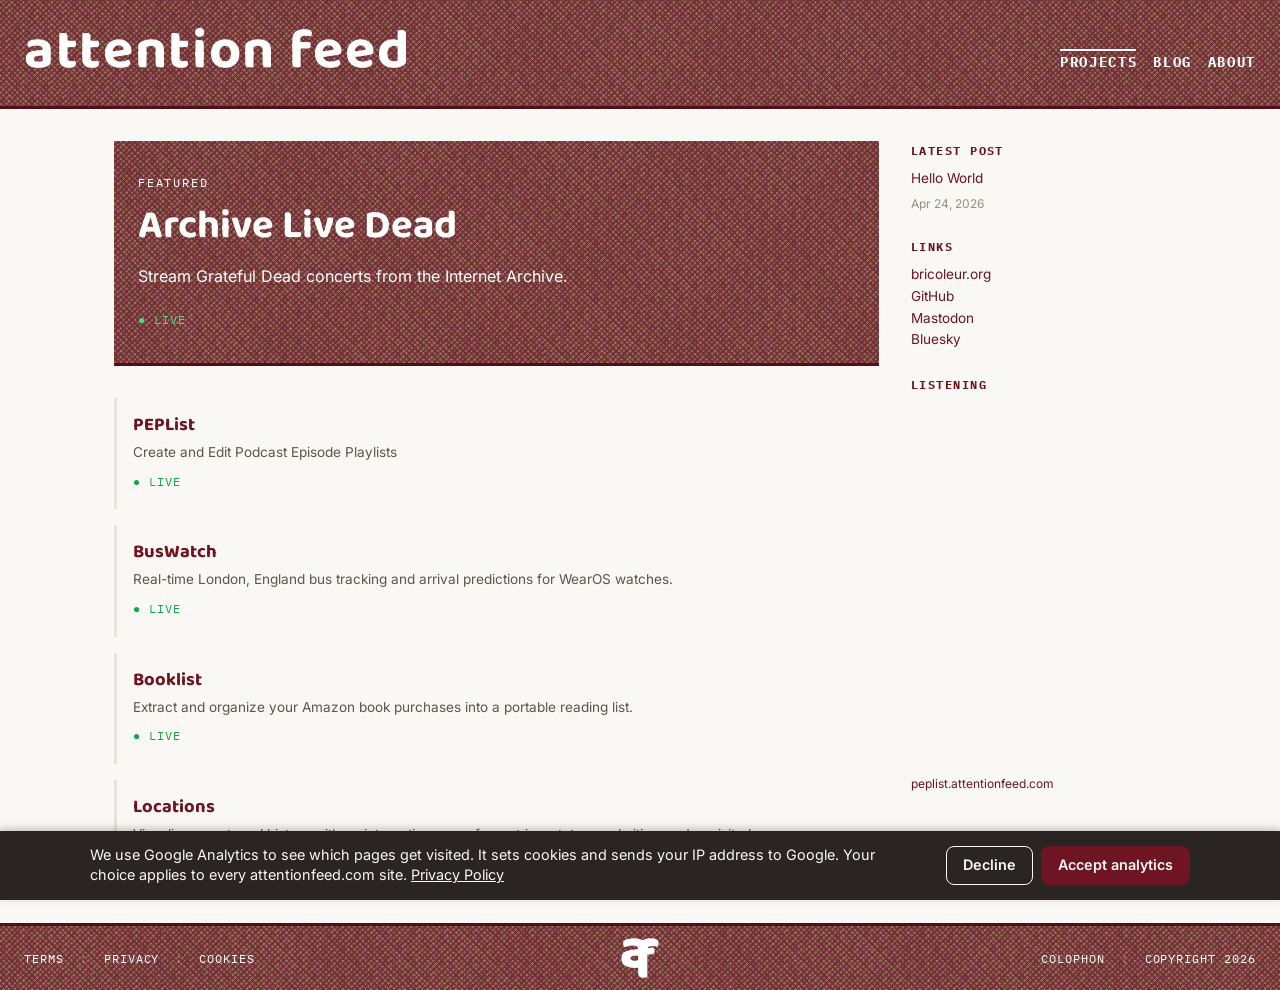
==== commit 57b7128e: "deploy: amac0/attentionfeed-homepage@db8755adc9fd30e6da1520b06c519787abad34ef" ====
--- a/index.html
+++ b/index.html
@@ -1,9 +1,4 @@
-<!DOCTYPE html><html lang="en"> <head><!-- Google tag (gtag.js) --><script async src="https://www.googletagmanager.com/gtag/js?id=G-BGDPXJFXEV"></script><script>
-      window.dataLayer = window.dataLayer || [];
-      function gtag(){dataLayer.push(arguments);}
-      gtag('js', new Date());
-      gtag('config', 'G-BGDPXJFXEV');
-    </script><meta charset="UTF-8"><meta name="viewport" content="width=device-width, initial-scale=1.0"><title>Projects — Attention Feed</title><link rel="preconnect" href="https://fonts.googleapis.com"><link rel="preconnect" href="https://fonts.gstatic.com" crossorigin><link href="https://fonts.googleapis.com/css2?family=Baloo+2:wght@700&family=Inter:wght@400;700&family=IBM+Plex+Mono:wght@400;700&display=swap" rel="stylesheet"><script src="/shared/shared.js" defer></script><link rel="stylesheet" href="/_astro/BaseLayout.BwIvWeIf.css">
+<!DOCTYPE html><html lang="en"> <head><!-- Google Analytics loads only after consent; see /shared/consent.js --><script src="/shared/consent.js" data-ga-id="G-BGDPXJFXEV" defer></script><meta charset="UTF-8"><meta name="viewport" content="width=device-width, initial-scale=1.0"><title>Projects — Attention Feed</title><script src="/shared/shared.js" defer></script><link rel="stylesheet" href="/_astro/BaseLayout.D0tBnWHr.css">
 <style>.featured-project[data-astro-cid-grvnqqyp]{position:relative;overflow:hidden;border-radius:0;border-bottom:3px solid #501018;padding:var(--space-6) var(--space-5);margin-bottom:var(--space-6)}.featured-project[data-astro-cid-grvnqqyp]:before{content:"";position:absolute;top:50%;left:50%;width:300vmax;height:300vmax;background-color:var(--color-benday-bg);background-image:var(--benday-pattern);background-repeat:repeat;transform:translate(-50%,-50%) rotate(45deg);z-index:0}.featured-project[data-astro-cid-grvnqqyp]>[data-astro-cid-grvnqqyp]{position:relative;z-index:1}.featured-label[data-astro-cid-grvnqqyp]{font-family:IBM Plex Mono,monospace;font-size:var(--text-xs);text-transform:uppercase;letter-spacing:.15em;color:#fff;display:block;margin-bottom:var(--space-2)}h2[data-astro-cid-grvnqqyp]{font-size:var(--text-2xl);margin-bottom:var(--space-3);color:#fff}h2[data-astro-cid-grvnqqyp] a[data-astro-cid-grvnqqyp]{color:#fff;text-decoration:none}h2[data-astro-cid-grvnqqyp] a[data-astro-cid-grvnqqyp]:hover{text-decoration:underline;text-decoration-color:#ffffff80}.description[data-astro-cid-grvnqqyp]{color:#fff;font-size:var(--text-base);line-height:1.6;margin-bottom:var(--space-4);max-width:40em}.status[data-astro-cid-grvnqqyp]{font-family:IBM Plex Mono,monospace;font-size:var(--text-xs);text-transform:uppercase;letter-spacing:.08em}.status-live[data-astro-cid-grvnqqyp]{color:#4ade80}.status-wip[data-astro-cid-grvnqqyp]{color:#fff9}.project-card[data-astro-cid-mspuyifq]{border-left:3px solid var(--color-border);padding:var(--space-4) var(--space-4);transition:border-color .15s ease}.project-card[data-astro-cid-mspuyifq]:hover{border-left-color:var(--color-primary)}h3[data-astro-cid-mspuyifq]{margin-bottom:var(--space-1);font-size:var(--text-lg)}.description[data-astro-cid-mspuyifq]{color:var(--color-text-secondary);font-size:var(--text-sm)}.status[data-astro-cid-mspuyifq]{font-family:IBM Plex Mono,monospace;font-size:var(--text-xs);text-transform:uppercase;letter-spacing:.08em;margin-top:var(--space-2);display:inline-block}.status-live[data-astro-cid-mspuyifq]{color:var(--color-status-live)}.status-wip[data-astro-cid-mspuyifq]{color:var(--color-text-muted)}.date[data-astro-cid-atfiabnb]{font-size:var(--text-xs);color:var(--color-text-muted);margin-top:var(--space-1)}.peplist-container[data-astro-cid-beenrthn]{border:none;overflow:hidden}.peplist-container[data-astro-cid-beenrthn] iframe[data-astro-cid-beenrthn]{width:100%;height:360px;border:none;display:block}.peplist-link[data-astro-cid-beenrthn]{margin-top:var(--space-3);font-size:var(--text-xs);color:var(--color-text-muted)}.project-grid[data-astro-cid-j7pv25f6]{display:flex;flex-direction:column;gap:var(--space-4)}
 </style></head> <body> <af-header base-url="/"> <a href="/" class="active" aria-current="page"> Projects </a><a href="/blog"> Blog </a><a href="/about"> About </a> </af-header>  <div class="page-layout" data-astro-cid-j7pv25f6> <main class="main-content" data-astro-cid-j7pv25f6> <div class="featured-project" data-astro-cid-grvnqqyp> <span class="featured-label" data-astro-cid-grvnqqyp>Featured</span> <h2 data-astro-cid-grvnqqyp><a href="/projects/archive-live-dead" data-astro-cid-grvnqqyp>Archive Live Dead</a></h2> <p class="description" data-astro-cid-grvnqqyp>Stream Grateful Dead concerts from the Internet Archive.</p> <span class="status status-live" data-astro-cid-grvnqqyp>● live</span>  </div> <div class="project-grid" data-astro-cid-j7pv25f6> <div class="project-card" data-astro-cid-mspuyifq> <h3 data-astro-cid-mspuyifq><a href="/projects/peplist" data-astro-cid-mspuyifq>PEPList</a></h3> <p class="description" data-astro-cid-mspuyifq>Create and Edit Podcast Episode Playlists</p> <span class="status status-live" data-astro-cid-mspuyifq>● live</span>  </div><div class="project-card" data-astro-cid-mspuyifq> <h3 data-astro-cid-mspuyifq><a href="/projects/buswatch" data-astro-cid-mspuyifq>BusWatch</a></h3> <p class="description" data-astro-cid-mspuyifq>Real-time London, England bus tracking and arrival predictions for WearOS watches.</p> <span class="status status-live" data-astro-cid-mspuyifq>● live</span>  </div><div class="project-card" data-astro-cid-mspuyifq> <h3 data-astro-cid-mspuyifq><a href="/projects/booklist" data-astro-cid-mspuyifq>Booklist</a></h3> <p class="description" data-astro-cid-mspuyifq>Extract and organize your Amazon book purchases into a portable reading list.</p> <span class="status status-live" data-astro-cid-mspuyifq>● live</span>  </div><div class="project-card" data-astro-cid-mspuyifq> <h3 data-astro-cid-mspuyifq><a href="/projects/locations" data-astro-cid-mspuyifq>Locations</a></h3> <p class="description" data-astro-cid-mspuyifq>Visualize your travel history with an interactive map of countries, states, and cities you&#39;ve visited.</p> <span class="status status-live" data-astro-cid-mspuyifq>● live</span>  </div> </div> </main> <aside class="sidebar">  <div class="sidebar-widget" data-astro-cid-atfiabnb><h4 data-astro-cid-atfiabnb>Latest Post</h4><a href="/blog/hello-world" data-astro-cid-atfiabnb>Hello World</a><div class="date" data-astro-cid-atfiabnb>Apr 24, 2026</div></div> <div class="sidebar-widget"> <h4>Links</h4> <div><a href="https://www.bricoleur.org/" target="_blank" rel="noopener">bricoleur.org</a></div><div><a href="https://github.com/amac0" target="_blank" rel="noopener">GitHub</a></div><div><a href="https://mastodon.social/@amac" target="_blank" rel="noopener">Mastodon</a></div><div><a href="https://bsky.app/profile/amac0.bsky.social" target="_blank" rel="noopener">Bluesky</a></div> </div> <div class="sidebar-widget" data-astro-cid-beenrthn> <h4 data-astro-cid-beenrthn>Listening</h4> <div class="peplist-container" data-astro-cid-beenrthn> <iframe src="https://peplist.attentionfeed.com/embed/amac/f0384cad-5731-43cc-880c-f0704645bea4?accent=6e1423&bg=faf8f5&text=2a2422&textMuted=5c5450&border=e8e2dc&cardBg=faf8f5" title="PEPList playlist" loading="lazy" allow="autoplay; encrypted-media" data-astro-cid-beenrthn></iframe> </div> <div class="peplist-link" data-astro-cid-beenrthn> <a href="https://peplist.attentionfeed.com/p/amac/f0384cad-5731-43cc-880c-f0704645bea4" target="_blank" rel="noopener" data-astro-cid-beenrthn>
 peplist.attentionfeed.com
--- a/_astro/BaseLayout.D0tBnWHr.css
+++ b/_astro/BaseLayout.D0tBnWHr.css
@@ -0,0 +1 @@
+@font-face{font-family:"Baloo 2";font-style:normal;font-weight:700;font-display:swap;src:url(/_astro/baloo-2-700-devanagari.D37Te3iF.woff2) format("woff2");unicode-range:U+0900-097F,U+1CD0-1CF9,U+200C-200D,U+20A8,U+20B9,U+20F0,U+25CC,U+A830-A839,U+A8E0-A8FF,U+11B00-11B09}@font-face{font-family:"Baloo 2";font-style:normal;font-weight:700;font-display:swap;src:url(/_astro/baloo-2-700-vietnamese.h4tlcePq.woff2) format("woff2");unicode-range:U+0102-0103,U+0110-0111,U+0128-0129,U+0168-0169,U+01A0-01A1,U+01AF-01B0,U+0300-0301,U+0303-0304,U+0308-0309,U+0323,U+0329,U+1EA0-1EF9,U+20AB}@font-face{font-family:"Baloo 2";font-style:normal;font-weight:700;font-display:swap;src:url(/_astro/baloo-2-700-latin-ext.Mlh7kdab.woff2) format("woff2");unicode-range:U+0100-02BA,U+02BD-02C5,U+02C7-02CC,U+02CE-02D7,U+02DD-02FF,U+0304,U+0308,U+0329,U+1D00-1DBF,U+1E00-1E9F,U+1EF2-1EFF,U+2020,U+20A0-20AB,U+20AD-20C0,U+2113,U+2C60-2C7F,U+A720-A7FF}@font-face{font-family:"Baloo 2";font-style:normal;font-weight:700;font-display:swap;src:url(/_astro/baloo-2-700-latin.CqTg7A15.woff2) format("woff2");unicode-range:U+0000-00FF,U+0131,U+0152-0153,U+02BB-02BC,U+02C6,U+02DA,U+02DC,U+0304,U+0308,U+0329,U+2000-206F,U+20AC,U+2122,U+2191,U+2193,U+2212,U+2215,U+FEFF,U+FFFD}@font-face{font-family:IBM Plex Mono;font-style:normal;font-weight:400;font-display:swap;src:url(/_astro/ibm-plex-mono-400-cyrillic-ext.xuaO2J-f.woff2) format("woff2");unicode-range:U+0460-052F,U+1C80-1C8A,U+20B4,U+2DE0-2DFF,U+A640-A69F,U+FE2E-FE2F}@font-face{font-family:IBM Plex Mono;font-style:normal;font-weight:400;font-display:swap;src:url(/_astro/ibm-plex-mono-400-cyrillic.BSMlKf0J.woff2) format("woff2");unicode-range:U+0301,U+0400-045F,U+0490-0491,U+04B0-04B1,U+2116}@font-face{font-family:IBM Plex Mono;font-style:normal;font-weight:400;font-display:swap;src:url(/_astro/ibm-plex-mono-400-vietnamese.BulugwFq.woff2) format("woff2");unicode-range:U+0102-0103,U+0110-0111,U+0128-0129,U+0168-0169,U+01A0-01A1,U+01AF-01B0,U+0300-0301,U+0303-0304,U+0308-0309,U+0323,U+0329,U+1EA0-1EF9,U+20AB}@font-face{font-family:IBM Plex Mono;font-style:normal;font-weight:400;font-display:swap;src:url(/_astro/ibm-plex-mono-400-latin-ext.BmRBH3aV.woff2) format("woff2");unicode-range:U+0100-02BA,U+02BD-02C5,U+02C7-02CC,U+02CE-02D7,U+02DD-02FF,U+0304,U+0308,U+0329,U+1D00-1DBF,U+1E00-1E9F,U+1EF2-1EFF,U+2020,U+20A0-20AB,U+20AD-20C0,U+2113,U+2C60-2C7F,U+A720-A7FF}@font-face{font-family:IBM Plex Mono;font-style:normal;font-weight:400;font-display:swap;src:url(/_astro/ibm-plex-mono-400-latin.DMJ8VG8y.woff2) format("woff2");unicode-range:U+0000-00FF,U+0131,U+0152-0153,U+02BB-02BC,U+02C6,U+02DA,U+02DC,U+0304,U+0308,U+0329,U+2000-206F,U+20AC,U+2122,U+2191,U+2193,U+2212,U+2215,U+FEFF,U+FFFD}@font-face{font-family:IBM Plex Mono;font-style:normal;font-weight:700;font-display:swap;src:url(/_astro/ibm-plex-mono-700-cyrillic-ext.BDQ-w_bc.woff2) format("woff2");unicode-range:U+0460-052F,U+1C80-1C8A,U+20B4,U+2DE0-2DFF,U+A640-A69F,U+FE2E-FE2F}@font-face{font-family:IBM Plex Mono;font-style:normal;font-weight:700;font-display:swap;src:url(/_astro/ibm-plex-mono-700-cyrillic.Bp80XfeI.woff2) format("woff2");unicode-range:U+0301,U+0400-045F,U+0490-0491,U+04B0-04B1,U+2116}@font-face{font-family:IBM Plex Mono;font-style:normal;font-weight:700;font-display:swap;src:url(/_astro/ibm-plex-mono-700-vietnamese.apsD3J7v.woff2) format("woff2");unicode-range:U+0102-0103,U+0110-0111,U+0128-0129,U+0168-0169,U+01A0-01A1,U+01AF-01B0,U+0300-0301,U+0303-0304,U+0308-0309,U+0323,U+0329,U+1EA0-1EF9,U+20AB}@font-face{font-family:IBM Plex Mono;font-style:normal;font-weight:700;font-display:swap;src:url(/_astro/ibm-plex-mono-700-latin-ext.Dhimjc7-.woff2) format("woff2");unicode-range:U+0100-02BA,U+02BD-02C5,U+02C7-02CC,U+02CE-02D7,U+02DD-02FF,U+0304,U+0308,U+0329,U+1D00-1DBF,U+1E00-1E9F,U+1EF2-1EFF,U+2020,U+20A0-20AB,U+20AD-20C0,U+2113,U+2C60-2C7F,U+A720-A7FF}@font-face{font-family:IBM Plex Mono;font-style:normal;font-weight:700;font-display:swap;src:url(/_astro/ibm-plex-mono-700-latin.7sUh57Bg.woff2) format("woff2");unicode-range:U+0000-00FF,U+0131,U+0152-0153,U+02BB-02BC,U+02C6,U+02DA,U+02DC,U+0304,U+0308,U+0329,U+2000-206F,U+20AC,U+2122,U+2191,U+2193,U+2212,U+2215,U+FEFF,U+FFFD}@font-face{font-family:Inter;font-style:normal;font-weight:400 700;font-display:swap;src:url(/_astro/inter-400-cyrillic-ext.BOeWTOD4.woff2) format("woff2");unicode-range:U+0460-052F,U+1C80-1C8A,U+20B4,U+2DE0-2DFF,U+A640-A69F,U+FE2E-FE2F}@font-face{font-family:Inter;font-style:normal;font-weight:400 700;font-display:swap;src:url(/_astro/inter-400-cyrillic.DqGufNeO.woff2) format("woff2");unicode-range:U+0301,U+0400-045F,U+0490-0491,U+04B0-04B1,U+2116}@font-face{font-family:Inter;font-style:normal;font-weight:400 700;font-display:swap;src:url(/_astro/inter-400-greek-ext.DlzME5K_.woff2) format("woff2");unicode-range:U+1F00-1FFF}@font-face{font-family:Inter;font-style:normal;font-weight:400 700;font-display:swap;src:url(/_astro/inter-400-greek.CkhJZR-_.woff2) format("woff2");unicode-range:U+0370-0377,U+037A-037F,U+0384-038A,U+038C,U+038E-03A1,U+03A3-03FF}@font-face{font-family:Inter;font-style:normal;font-weight:400 700;font-display:swap;src:url(/_astro/inter-400-vietnamese.CBcvBZtf.woff2) format("woff2");unicode-range:U+0102-0103,U+0110-0111,U+0128-0129,U+0168-0169,U+01A0-01A1,U+01AF-01B0,U+0300-0301,U+0303-0304,U+0308-0309,U+0323,U+0329,U+1EA0-1EF9,U+20AB}@font-face{font-family:Inter;font-style:normal;font-weight:400 700;font-display:swap;src:url(/_astro/inter-400-latin-ext.DO1Apj_S.woff2) format("woff2");unicode-range:U+0100-02BA,U+02BD-02C5,U+02C7-02CC,U+02CE-02D7,U+02DD-02FF,U+0304,U+0308,U+0329,U+1D00-1DBF,U+1E00-1E9F,U+1EF2-1EFF,U+2020,U+20A0-20AB,U+20AD-20C0,U+2113,U+2C60-2C7F,U+A720-A7FF}@font-face{font-family:Inter;font-style:normal;font-weight:400 700;font-display:swap;src:url(/_astro/inter-400-latin.Dx4kXJAl.woff2) format("woff2");unicode-range:U+0000-00FF,U+0131,U+0152-0153,U+02BB-02BC,U+02C6,U+02DA,U+02DC,U+0304,U+0308,U+0329,U+2000-206F,U+20AC,U+2122,U+2191,U+2193,U+2212,U+2215,U+FEFF,U+FFFD}:root{--color-primary: #6e1423;--color-benday-bg: #A08060;--benday-pattern: url(data:image/svg+xml,%3Csvg%20xmlns%3D%22http%3A%2F%2Fwww.w3.org%2F2000%2Fsvg%22%20width%3D%2220%22%20height%3D%2220%22%3E%3Cpath%20d%3D%22M1.32%2C-0.43%20Q1.98%2C-0.62%202.64%2C-0.43%20Q3.30%2C-0.24%203.80%2C0.24%20Q4.29%2C0.72%204.51%2C1.39%20Q4.72%2C2.05%204.52%2C2.73%20Q4.31%2C3.40%203.83%2C3.91%20Q3.34%2C4.41%202.66%2C4.58%20Q1.98%2C4.75%201.29%2C4.59%20Q0.61%2C4.43%200.14%2C3.91%20Q-0.33%2C3.38%20-0.51%2C2.72%20Q-0.69%2C2.05%20-0.55%2C1.37%20Q-0.40%2C0.68%200.13%2C0.22%20Q0.66%2C-0.24%201.32%2C-0.43Z%22%20fill%3D%22%23722F37%22%20opacity%3D%220.05%22%2F%3E%3Cpath%20d%3D%22M1.37%2C-0.10%20Q1.98%2C-0.14%202.51%2C0.04%20Q3.04%2C0.22%203.59%2C0.51%20Q4.13%2C0.81%204.10%2C1.43%20Q4.06%2C2.05%203.99%2C2.61%20Q3.91%2C3.17%203.54%2C3.64%20Q3.17%2C4.11%202.57%2C4.11%20Q1.98%2C4.11%201.42%2C4.05%20Q0.86%2C3.99%200.60%2C3.50%20Q0.33%2C3.01%20-0.00%2C2.53%20Q-0.33%2C2.05%20-0.04%2C1.56%20Q0.26%2C1.06%200.51%2C0.50%20Q0.76%2C-0.06%201.37%2C-0.10Z%22%20fill%3D%22%23722F37%22%2F%3E%3Cpath%20d%3D%22M5.29%2C-0.42%20Q5.95%2C-0.54%206.59%2C-0.39%20Q7.22%2C-0.24%207.68%2C0.23%20Q8.14%2C0.70%208.33%2C1.34%20Q8.53%2C1.97%208.36%2C2.62%20Q8.19%2C3.26%207.72%2C3.75%20Q7.25%2C4.23%206.60%2C4.41%20Q5.95%2C4.59%205.30%2C4.40%20Q4.65%2C4.22%204.20%2C3.73%20Q3.75%2C3.24%203.58%2C2.60%20Q3.42%2C1.97%203.58%2C1.33%20Q3.74%2C0.69%204.19%2C0.20%20Q4.64%2C-0.30%205.29%2C-0.42Z%22%20fill%3D%22%23722F37%22%20opacity%3D%220.05%22%2F%3E%3Cpath%20d%3D%22M5.45%2C0.14%20Q5.95%2C0.03%206.46%2C0.11%20Q6.98%2C0.19%207.22%2C0.64%20Q7.46%2C1.09%207.73%2C1.53%20Q8.00%2C1.97%207.87%2C2.49%20Q7.74%2C3.00%207.31%2C3.29%20Q6.87%2C3.57%206.41%2C3.90%20Q5.95%2C4.23%205.42%2C4.02%20Q4.89%2C3.81%204.49%2C3.42%20Q4.09%2C3.04%203.84%2C2.50%20Q3.59%2C1.97%203.90%2C1.46%20Q4.20%2C0.96%204.58%2C0.61%20Q4.96%2C0.26%205.45%2C0.14Z%22%20fill%3D%22%23722F37%22%2F%3E%3Cpath%20d%3D%22M9.44%2C-0.34%20Q10.04%2C-0.52%2010.64%2C-0.34%20Q11.24%2C-0.16%2011.70%2C0.27%20Q12.15%2C0.70%2012.29%2C1.31%20Q12.43%2C1.92%2012.28%2C2.52%20Q12.14%2C3.13%2011.69%2C3.57%20Q11.24%2C4.00%2010.64%2C4.22%20Q10.04%2C4.43%209.42%2C4.25%20Q8.80%2C4.07%208.39%2C3.59%20Q7.99%2C3.10%207.76%2C2.51%20Q7.53%2C1.92%207.75%2C1.32%20Q7.96%2C0.72%208.40%2C0.28%20Q8.85%2C-0.15%209.44%2C-0.34Z%22%20fill%3D%22%23722F37%22%20opacity%3D%220.05%22%2F%3E%3Cpath%20d%3D%22M9.63%2C0.13%20Q10.04%2C-0.23%2010.55%2C-0.03%20Q11.05%2C0.17%2011.48%2C0.51%20Q11.91%2C0.84%2011.92%2C1.38%20Q11.93%2C1.92%2011.71%2C2.34%20Q11.49%2C2.76%2011.33%2C3.31%20Q11.16%2C3.86%2010.60%2C3.75%20Q10.04%2C3.63%209.52%2C3.68%20Q9.00%2C3.73%208.72%2C3.29%20Q8.44%2C2.84%208.34%2C2.38%20Q8.23%2C1.92%208.42%2C1.50%20Q8.61%2C1.09%208.91%2C0.79%20Q9.22%2C0.50%209.63%2C0.13Z%22%20fill%3D%22%23722F37%22%2F%3E%3Cpath%20d%3D%22M13.33%2C-0.46%20Q13.99%2C-0.59%2014.64%2C-0.43%20Q15.29%2C-0.28%2015.76%2C0.19%20Q16.24%2C0.67%2016.43%2C1.31%20Q16.63%2C1.96%2016.41%2C2.60%20Q16.20%2C3.24%2015.74%2C3.72%20Q15.28%2C4.20%2014.64%2C4.37%20Q13.99%2C4.55%2013.35%2C4.37%20Q12.71%2C4.19%2012.21%2C3.73%20Q11.71%2C3.28%2011.59%2C2.62%20Q11.48%2C1.96%2011.62%2C1.32%20Q11.77%2C0.68%2012.22%2C0.17%20Q12.66%2C-0.33%2013.33%2C-0.46Z%22%20fill%3D%22%23722F37%22%20opacity%3D%220.05%22%2F%3E%3Cpath%20d%3D%22M13.47%2C0.08%20Q13.99%2C-0.01%2014.57%2C-0.03%20Q15.15%2C-0.05%2015.42%2C0.47%20Q15.69%2C0.98%2015.94%2C1.47%20Q16.20%2C1.96%2015.87%2C2.41%20Q15.55%2C2.86%2015.34%2C3.40%20Q15.13%2C3.93%2014.56%2C4.08%20Q13.99%2C4.24%2013.55%2C3.87%20Q13.10%2C3.50%2012.68%2C3.23%20Q12.25%2C2.97%2012.03%2C2.46%20Q11.80%2C1.96%2011.89%2C1.38%20Q11.98%2C0.80%2012.47%2C0.48%20Q12.95%2C0.17%2013.47%2C0.08Z%22%20fill%3D%22%23722F37%22%2F%3E%3Cpath%20d%3D%22M17.45%2C-0.40%20Q18.08%2C-0.57%2018.71%2C-0.42%20Q19.35%2C-0.26%2019.77%2C0.23%20Q20.18%2C0.72%2020.39%2C1.33%20Q20.59%2C1.94%2020.42%2C2.56%20Q20.26%2C3.19%2019.78%2C3.63%20Q19.31%2C4.06%2018.69%2C4.24%20Q18.08%2C4.42%2017.47%2C4.24%20Q16.86%2C4.05%2016.40%2C3.61%20Q15.94%2C3.17%2015.77%2C2.55%20Q15.61%2C1.94%2015.79%2C1.33%20Q15.97%2C0.72%2016.40%2C0.24%20Q16.83%2C-0.23%2017.45%2C-0.40Z%22%20fill%3D%22%23722F37%22%20opacity%3D%220.05%22%2F%3E%3Cpath%20d%3D%22M17.53%2C-0.05%20Q18.08%2C-0.15%2018.61%2C-0.02%20Q19.13%2C0.11%2019.39%2C0.57%20Q19.64%2C1.03%2019.96%2C1.48%20Q20.27%2C1.94%2019.98%2C2.40%20Q19.69%2C2.87%2019.36%2C3.21%20Q19.02%2C3.56%2018.55%2C3.67%20Q18.08%2C3.78%2017.56%2C3.76%20Q17.04%2C3.73%2016.79%2C3.28%20Q16.53%2C2.83%2016.24%2C2.38%20Q15.95%2C1.94%2016.28%2C1.51%20Q16.62%2C1.09%2016.80%2C0.57%20Q16.99%2C0.04%2017.53%2C-0.05Z%22%20fill%3D%22%23722F37%22%2F%3E%3Cpath%20d%3D%22M1.34%2C3.47%20Q2.01%2C3.29%202.66%2C3.48%20Q3.32%2C3.67%203.83%2C4.14%20Q4.33%2C4.60%204.53%2C5.28%20Q4.73%2C5.95%204.56%2C6.64%20Q4.39%2C7.32%203.86%2C7.78%20Q3.32%2C8.23%202.66%2C8.43%20Q2.01%2C8.64%201.32%2C8.47%20Q0.64%2C8.31%200.17%2C7.80%20Q-0.31%2C7.28%20-0.48%2C6.61%20Q-0.66%2C5.95%20-0.48%2C5.28%20Q-0.31%2C4.61%200.19%2C4.13%20Q0.68%2C3.65%201.34%2C3.47Z%22%20fill%3D%22%23722F37%22%20opacity%3D%220.05%22%2F%3E%3Cpath%20d%3D%22M1.46%2C3.79%20Q2.01%2C3.53%202.50%2C3.87%20Q3.00%2C4.22%203.52%2C4.50%20Q4.03%2C4.78%204.08%2C5.36%20Q4.13%2C5.95%204.15%2C6.57%20Q4.17%2C7.20%203.61%2C7.48%20Q3.05%2C7.76%202.53%2C7.94%20Q2.01%2C8.12%201.43%2C8.03%20Q0.86%2C7.94%200.55%2C7.45%20Q0.24%2C6.97%200.20%2C6.46%20Q0.16%2C5.95%200.28%2C5.48%20Q0.40%2C5.02%200.65%2C4.53%20Q0.91%2C4.05%201.46%2C3.79Z%22%20fill%3D%22%23722F37%22%2F%3E%3Cpath%20d%3D%22M5.26%2C3.46%20Q5.93%2C3.22%206.61%2C3.47%20Q7.28%2C3.71%207.81%2C4.18%20Q8.35%2C4.65%208.48%2C5.35%20Q8.61%2C6.04%208.43%2C6.71%20Q8.24%2C7.37%207.77%2C7.90%20Q7.31%2C8.43%206.62%2C8.62%20Q5.93%2C8.82%205.24%2C8.63%20Q4.55%2C8.44%204.09%2C7.91%20Q3.62%2C7.38%203.37%2C6.71%20Q3.12%2C6.04%203.33%2C5.35%20Q3.55%2C4.67%204.07%2C4.19%20Q4.59%2C3.71%205.26%2C3.46Z%22%20fill%3D%22%23722F37%22%20opacity%3D%220.05%22%2F%3E%3Cpath%20d%3D%22M5.43%2C4.06%20Q5.93%2C3.83%206.50%2C3.96%20Q7.06%2C4.09%207.54%2C4.46%20Q8.02%2C4.84%208.01%2C5.44%20Q7.99%2C6.04%207.81%2C6.53%20Q7.63%2C7.02%207.27%2C7.38%20Q6.91%2C7.73%206.42%2C7.96%20Q5.93%2C8.19%205.45%2C7.95%20Q4.97%2C7.72%204.64%2C7.35%20Q4.31%2C6.98%203.85%2C6.51%20Q3.40%2C6.04%203.72%2C5.50%20Q4.04%2C4.95%204.48%2C4.62%20Q4.92%2C4.29%205.43%2C4.06Z%22%20fill%3D%22%23722F37%22%2F%3E%3Cpath%20d%3D%22M9.38%2C3.60%20Q10.02%2C3.40%2010.66%2C3.60%20Q11.31%2C3.80%2011.80%2C4.25%20Q12.30%2C4.70%2012.47%2C5.36%20Q12.65%2C6.02%2012.50%2C6.69%20Q12.35%2C7.36%2011.84%2C7.83%20Q11.33%2C8.29%2010.68%2C8.50%20Q10.02%2C8.70%209.35%2C8.53%20Q8.68%2C8.35%208.20%2C7.85%20Q7.73%2C7.34%207.57%2C6.68%20Q7.41%2C6.02%207.60%2C5.37%20Q7.79%2C4.73%208.27%2C4.26%20Q8.75%2C3.80%209.38%2C3.60Z%22%20fill%3D%22%23722F37%22%20opacity%3D%220.05%22%2F%3E%3Cpath%20d%3D%22M9.48%2C3.91%20Q10.02%2C3.68%2010.53%2C3.97%20Q11.04%2C4.26%2011.50%2C4.58%20Q11.96%2C4.90%2012.02%2C5.46%20Q12.08%2C6.02%2011.93%2C6.52%20Q11.78%2C7.03%2011.45%2C7.48%20Q11.13%2C7.93%2010.58%2C8.16%20Q10.02%2C8.38%209.46%2C8.18%20Q8.89%2C7.97%208.45%2C7.58%20Q8.01%2C7.18%208.11%2C6.60%20Q8.22%2C6.02%208.17%2C5.47%20Q8.13%2C4.92%208.54%2C4.53%20Q8.94%2C4.15%209.48%2C3.91Z%22%20fill%3D%22%23722F37%22%2F%3E%3Cpath%20d%3D%22M13.32%2C3.53%20Q13.98%2C3.36%2014.67%2C3.48%20Q15.35%2C3.61%2015.79%2C4.14%20Q16.23%2C4.68%2016.40%2C5.33%20Q16.57%2C5.97%2016.42%2C6.63%20Q16.27%2C7.29%2015.78%2C7.77%20Q15.30%2C8.25%2014.64%2C8.43%20Q13.98%2C8.61%2013.34%2C8.41%20Q12.69%2C8.21%2012.16%2C7.77%20Q11.64%2C7.33%2011.46%2C6.65%20Q11.29%2C5.97%2011.46%2C5.29%20Q11.62%2C4.61%2012.14%2C4.15%20Q12.67%2C3.69%2013.32%2C3.53Z%22%20fill%3D%22%23722F37%22%20opacity%3D%220.05%22%2F%3E%3Cpath%20d%3D%22M13.48%2C4.17%20Q13.98%2C4.10%2014.43%2C4.26%20Q14.88%2C4.43%2015.47%2C4.60%20Q16.06%2C4.77%2016.23%2C5.37%20Q16.39%2C5.97%2016.16%2C6.54%20Q15.93%2C7.10%2015.51%2C7.49%20Q15.09%2C7.88%2014.53%2C8.14%20Q13.98%2C8.40%2013.51%2C8.00%20Q13.04%2C7.60%2012.57%2C7.33%20Q12.10%2C7.06%2011.98%2C6.52%20Q11.86%2C5.97%2012.05%2C5.47%20Q12.24%2C4.97%2012.61%2C4.60%20Q12.98%2C4.24%2013.48%2C4.17Z%22%20fill%3D%22%23722F37%22%2F%3E%3Cpath%20d%3D%22M17.42%2C3.57%20Q18.06%2C3.35%2018.71%2C3.55%20Q19.36%2C3.76%2019.87%2C4.22%20Q20.38%2C4.67%2020.50%2C5.34%20Q20.61%2C6.01%2020.51%2C6.69%20Q20.40%2C7.36%2019.88%2C7.80%20Q19.35%2C8.25%2018.71%2C8.44%20Q18.06%2C8.63%2017.43%2C8.43%20Q16.79%2C8.22%2016.29%2C7.77%20Q15.78%2C7.33%2015.64%2C6.67%20Q15.49%2C6.01%2015.62%2C5.34%20Q15.74%2C4.67%2016.26%2C4.23%20Q16.78%2C3.78%2017.42%2C3.57Z%22%20fill%3D%22%23722F37%22%20opacity%3D%220.05%22%2F%3E%3Cpath%20d%3D%22M17.50%2C3.85%20Q18.06%2C3.64%2018.64%2C3.83%20Q19.22%2C4.01%2019.42%2C4.56%20Q19.61%2C5.12%2019.95%2C5.56%20Q20.28%2C6.01%2020.22%2C6.61%20Q20.15%2C7.22%2019.60%2C7.47%20Q19.06%2C7.73%2018.56%2C8.06%20Q18.06%2C8.39%2017.59%2C8.02%20Q17.12%2C7.66%2016.64%2C7.38%20Q16.17%2C7.10%2015.97%2C6.56%20Q15.77%2C6.01%2016.12%2C5.55%20Q16.47%2C5.09%2016.70%2C4.58%20Q16.94%2C4.06%2017.50%2C3.85Z%22%20fill%3D%22%23722F37%22%2F%3E%3Cpath%20d%3D%22M1.36%2C7.63%20Q1.99%2C7.44%202.63%2C7.62%20Q3.27%2C7.81%203.76%2C8.26%20Q4.24%2C8.72%204.41%2C9.37%20Q4.58%2C10.02%204.36%2C10.64%20Q4.14%2C11.26%203.69%2C11.73%20Q3.25%2C12.20%202.62%2C12.35%20Q1.99%2C12.50%201.34%2C12.39%20Q0.69%2C12.27%200.27%2C11.77%20Q-0.15%2C11.26%20-0.33%2C10.64%20Q-0.51%2C10.02%20-0.37%2C9.38%20Q-0.24%2C8.74%200.24%2C8.28%20Q0.72%2C7.83%201.36%2C7.63Z%22%20fill%3D%22%23722F37%22%20opacity%3D%220.05%22%2F%3E%3Cpath%20d%3D%22M1.49%2C8.27%20Q1.99%2C8.25%202.48%2C8.29%20Q2.96%2C8.34%203.37%2C8.66%20Q3.78%2C8.99%203.83%2C9.51%20Q3.87%2C10.02%203.85%2C10.56%20Q3.83%2C11.09%203.40%2C11.40%20Q2.96%2C11.71%202.48%2C11.77%20Q1.99%2C11.82%201.53%2C11.73%20Q1.06%2C11.63%200.58%2C11.37%20Q0.09%2C11.12%200.17%2C10.57%20Q0.24%2C10.02%200.34%2C9.58%20Q0.44%2C9.13%200.72%2C8.71%20Q0.99%2C8.30%201.49%2C8.27Z%22%20fill%3D%22%23722F37%22%2F%3E%3Cpath%20d%3D%22M5.32%2C7.74%20Q5.95%2C7.58%206.61%2C7.69%20Q7.27%2C7.81%207.73%2C8.31%20Q8.18%2C8.81%208.37%2C9.46%20Q8.56%2C10.10%208.37%2C10.75%20Q8.19%2C11.40%207.70%2C11.84%20Q7.21%2C12.29%206.58%2C12.45%20Q5.95%2C12.62%205.29%2C12.49%20Q4.64%2C12.37%204.16%2C11.89%20Q3.68%2C11.41%203.52%2C10.76%20Q3.35%2C10.10%203.53%2C9.46%20Q3.71%2C8.81%204.20%2C8.36%20Q4.68%2C7.91%205.32%2C7.74Z%22%20fill%3D%22%23722F37%22%20opacity%3D%220.05%22%2F%3E%3Cpath%20d%3D%22M5.43%2C8.08%20Q5.93%2C7.85%206.43%2C8.14%20Q6.92%2C8.43%207.41%2C8.70%20Q7.91%2C8.97%208.08%2C9.54%20Q8.24%2C10.10%207.93%2C10.59%20Q7.62%2C11.07%207.25%2C11.39%20Q6.88%2C11.71%206.41%2C11.87%20Q5.95%2C12.02%205.45%2C11.92%20Q4.96%2C11.81%204.55%2C11.48%20Q4.15%2C11.14%203.89%2C10.62%20Q3.64%2C10.10%203.87%2C9.57%20Q4.10%2C9.04%204.51%2C8.67%20Q4.91%2C8.30%205.43%2C8.08Z%22%20fill%3D%22%23722F37%22%2F%3E%3Cpath%20d%3D%22M9.48%2C7.70%20Q10.10%2C7.48%2010.73%2C7.68%20Q11.36%2C7.88%2011.84%2C8.33%20Q12.32%2C8.78%2012.49%2C9.42%20Q12.66%2C10.07%2012.47%2C10.69%20Q12.28%2C11.32%2011.82%2C11.79%20Q11.36%2C12.26%2010.73%2C12.40%20Q10.10%2C12.55%209.47%2C12.39%20Q8.85%2C12.23%208.37%2C11.78%20Q7.89%2C11.34%207.76%2C10.70%20Q7.63%2C10.07%207.80%2C9.45%20Q7.97%2C8.84%208.41%2C8.38%20Q8.86%2C7.92%209.48%2C7.70Z%22%20fill%3D%22%23722F37%22%20opacity%3D%220.05%22%2F%3E%3Cpath%20d%3D%22M9.63%2C8.10%20Q10.10%2C7.75%2010.67%2C7.91%20Q11.25%2C8.07%2011.45%2C8.62%20Q11.65%2C9.17%2011.92%2C9.62%20Q12.19%2C10.07%2011.93%2C10.52%20Q11.66%2C10.97%2011.39%2C11.40%20Q11.12%2C11.84%2010.61%2C11.91%20Q10.10%2C11.98%209.53%2C11.99%20Q8.97%2C12.01%208.66%2C11.54%20Q8.35%2C11.07%208.26%2C10.57%20Q8.16%2C10.07%208.30%2C9.59%20Q8.44%2C9.11%208.80%2C8.78%20Q9.16%2C8.45%209.63%2C8.10Z%22%20fill%3D%22%23722F37%22%2F%3E%3Cpath%20d%3D%22M13.40%2C7.63%20Q14.06%2C7.51%2014.69%2C7.67%20Q15.32%2C7.83%2015.79%2C8.29%20Q16.26%2C8.75%2016.39%2C9.39%20Q16.53%2C10.02%2016.38%2C10.65%20Q16.23%2C11.27%2015.77%2C11.75%20Q15.32%2C12.22%2014.69%2C12.38%20Q14.06%2C12.55%2013.42%2C12.39%20Q12.78%2C12.23%2012.34%2C11.75%20Q11.90%2C11.27%2011.70%2C10.64%20Q11.49%2C10.02%2011.66%2C9.38%20Q11.83%2C8.74%2012.29%2C8.25%20Q12.75%2C7.76%2013.40%2C7.63Z%22%20fill%3D%22%23722F37%22%20opacity%3D%220.05%22%2F%3E%3Cpath%20d%3D%22M13.63%2C8.34%20Q14.06%2C8.15%2014.57%2C8.19%20Q15.09%2C8.23%2015.42%2C8.64%20Q15.74%2C9.05%2015.79%2C9.54%20Q15.85%2C10.02%2015.83%2C10.53%20Q15.80%2C11.03%2015.44%2C11.41%20Q15.08%2C11.79%2014.57%2C11.89%20Q14.06%2C11.99%2013.58%2C11.82%20Q13.11%2C11.65%2012.78%2C11.31%20Q12.44%2C10.96%2012.12%2C10.49%20Q11.81%2C10.02%2012.17%2C9.58%20Q12.54%2C9.15%2012.87%2C8.84%20Q13.20%2C8.53%2013.63%2C8.34Z%22%20fill%3D%22%23722F37%22%2F%3E%3Cpath%20d%3D%22M17.32%2C7.76%20Q17.92%2C7.61%2018.54%2C7.73%20Q19.16%2C7.84%2019.58%2C8.32%20Q19.99%2C8.80%2020.14%2C9.40%20Q20.30%2C9.99%2020.14%2C10.59%20Q19.99%2C11.19%2019.56%2C11.64%20Q19.13%2C12.09%2018.53%2C12.22%20Q17.92%2C12.36%2017.33%2C12.21%20Q16.73%2C12.06%2016.29%2C11.63%20Q15.85%2C11.19%2015.70%2C10.59%20Q15.55%2C9.99%2015.70%2C9.40%20Q15.86%2C8.80%2016.28%2C8.35%20Q16.71%2C7.90%2017.32%2C7.76Z%22%20fill%3D%22%23722F37%22%20opacity%3D%220.05%22%2F%3E%3Cpath%20d%3D%22M17.46%2C8.20%20Q17.92%2C8.01%2018.39%2C8.20%20Q18.85%2C8.38%2019.16%2C8.74%20Q19.47%2C9.10%2019.59%2C9.55%20Q19.71%2C9.99%2019.71%2C10.51%20Q19.71%2C11.03%2019.23%2C11.23%20Q18.75%2C11.44%2018.34%2C11.80%20Q17.92%2C12.17%2017.38%2C12.02%20Q16.83%2C11.88%2016.66%2C11.35%20Q16.49%2C10.82%2016.11%2C10.41%20Q15.74%2C9.99%2016.07%2C9.56%20Q16.40%2C9.12%2016.70%2C8.76%20Q17.00%2C8.40%2017.46%2C8.20Z%22%20fill%3D%22%23722F37%22%2F%3E%3Cpath%20d%3D%22M1.39%2C11.54%20Q2.07%2C11.41%202.73%2C11.57%20Q3.39%2C11.72%203.88%2C12.20%20Q4.37%2C12.68%204.59%2C13.34%20Q4.81%2C14.01%204.61%2C14.68%20Q4.42%2C15.36%203.89%2C15.81%20Q3.37%2C16.25%202.72%2C16.45%20Q2.07%2C16.65%201.41%2C16.48%20Q0.74%2C16.31%200.27%2C15.81%20Q-0.19%2C15.31%20-0.42%2C14.66%20Q-0.64%2C14.01%20-0.45%2C13.34%20Q-0.25%2C12.67%200.23%2C12.17%20Q0.72%2C11.66%201.39%2C11.54Z%22%20fill%3D%22%23722F37%22%20opacity%3D%220.05%22%2F%3E%3Cpath%20d%3D%22M1.61%2C12.06%20Q2.07%2C11.69%202.67%2C11.81%20Q3.27%2C11.92%203.68%2C12.38%20Q4.08%2C12.84%204.26%2C13.43%20Q4.44%2C14.01%204.14%2C14.52%20Q3.85%2C15.03%203.42%2C15.32%20Q3.00%2C15.61%202.54%2C15.74%20Q2.07%2C15.87%201.47%2C15.98%20Q0.87%2C16.09%200.65%2C15.52%20Q0.43%2C14.95%200.30%2C14.48%20Q0.16%2C14.01%200.28%2C13.52%20Q0.39%2C13.04%200.78%2C12.73%20Q1.16%2C12.43%201.61%2C12.06Z%22%20fill%3D%22%23722F37%22%2F%3E%3Cpath%20d%3D%22M5.41%2C11.63%20Q6.02%2C11.46%206.64%2C11.62%20Q7.26%2C11.77%207.68%2C12.25%20Q8.09%2C12.73%208.31%2C13.33%20Q8.53%2C13.93%208.33%2C14.53%20Q8.12%2C15.14%207.70%2C15.63%20Q7.29%2C16.12%206.65%2C16.25%20Q6.02%2C16.37%205.41%2C16.21%20Q4.80%2C16.04%204.32%2C15.62%20Q3.84%2C15.19%203.72%2C14.56%20Q3.61%2C13.93%203.75%2C13.31%20Q3.89%2C12.70%204.34%2C12.25%20Q4.79%2C11.80%205.41%2C11.63Z%22%20fill%3D%22%23722F37%22%20opacity%3D%220.05%22%2F%3E%3Cpath%20d%3D%22M5.57%2C12.04%20Q6.02%2C11.70%206.57%2C11.86%20Q7.12%2C12.02%207.36%2C12.52%20Q7.60%2C13.02%207.66%2C13.47%20Q7.72%2C13.93%207.61%2C14.36%20Q7.51%2C14.79%207.19%2C15.10%20Q6.87%2C15.41%206.45%2C15.72%20Q6.02%2C16.04%205.53%2C15.84%20Q5.04%2C15.64%204.76%2C15.23%20Q4.48%2C14.82%204.35%2C14.37%20Q4.23%2C13.93%204.32%2C13.46%20Q4.41%2C13.00%204.77%2C12.69%20Q5.12%2C12.37%205.57%2C12.04Z%22%20fill%3D%22%23722F37%22%2F%3E%3Cpath%20d%3D%22M9.23%2C11.54%20Q9.89%2C11.36%2010.58%2C11.49%20Q11.26%2C11.62%2011.71%2C12.16%20Q12.15%2C12.70%2012.35%2C13.35%20Q12.56%2C14.00%2012.35%2C14.65%20Q12.15%2C15.31%2011.67%2C15.79%20Q11.20%2C16.27%2010.54%2C16.51%20Q9.89%2C16.75%209.20%2C16.57%20Q8.51%2C16.39%208.03%2C15.87%20Q7.55%2C15.35%207.40%2C14.68%20Q7.25%2C14.00%207.41%2C13.33%20Q7.57%2C12.66%208.07%2C12.19%20Q8.57%2C11.73%209.23%2C11.54Z%22%20fill%3D%22%23722F37%22%20opacity%3D%220.05%22%2F%3E%3Cpath%20d%3D%22M9.41%2C11.99%20Q9.89%2C11.65%2010.39%2C11.95%20Q10.90%2C12.25%2011.20%2C12.66%20Q11.51%2C13.07%2011.62%2C13.54%20Q11.74%2C14.00%2011.87%2C14.61%20Q12.01%2C15.23%2011.52%2C15.61%20Q11.03%2C15.99%2010.46%2C15.93%20Q9.89%2C15.87%209.38%2C15.82%20Q8.87%2C15.77%208.33%2C15.49%20Q7.79%2C15.22%207.64%2C14.61%20Q7.49%2C14.00%207.71%2C13.44%20Q7.93%2C12.87%208.43%2C12.60%20Q8.93%2C12.34%209.41%2C11.99Z%22%20fill%3D%22%23722F37%22%2F%3E%3Cpath%20d%3D%22M13.30%2C11.72%20Q13.90%2C11.53%2014.52%2C11.69%20Q15.13%2C11.86%2015.54%2C12.33%20Q15.95%2C12.80%2016.15%2C13.39%20Q16.34%2C13.98%2016.16%2C14.57%20Q15.97%2C15.17%2015.53%2C15.61%20Q15.10%2C16.04%2014.50%2C16.24%20Q13.90%2C16.44%2013.29%2C16.26%20Q12.68%2C16.09%2012.27%2C15.62%20Q11.85%2C15.16%2011.68%2C14.57%20Q11.51%2C13.98%2011.67%2C13.38%20Q11.83%2C12.78%2012.27%2C12.34%20Q12.71%2C11.91%2013.30%2C11.72Z%22%20fill%3D%22%23722F37%22%20opacity%3D%220.05%22%2F%3E%3Cpath%20d%3D%22M13.46%2C12.34%20Q13.90%2C12.23%2014.44%2C12.16%20Q14.99%2C12.10%2015.21%2C12.60%20Q15.43%2C13.10%2015.66%2C13.54%20Q15.90%2C13.98%2015.82%2C14.51%20Q15.74%2C15.04%2015.29%2C15.31%20Q14.83%2C15.58%2014.37%2C15.64%20Q13.90%2C15.69%2013.40%2C15.71%20Q12.89%2C15.73%2012.53%2C15.35%20Q12.17%2C14.98%2012.17%2C14.48%20Q12.16%2C13.98%2012.06%2C13.42%20Q11.97%2C12.86%2012.50%2C12.66%20Q13.02%2C12.45%2013.46%2C12.34Z%22%20fill%3D%22%23722F37%22%2F%3E%3Cpath%20d%3D%22M17.36%2C11.53%20Q18.00%2C11.32%2018.67%2C11.46%20Q19.34%2C11.60%2019.77%2C12.13%20Q20.20%2C12.65%2020.41%2C13.29%20Q20.61%2C13.93%2020.44%2C14.58%20Q20.26%2C15.24%2019.78%2C15.71%20Q19.30%2C16.18%2018.65%2C16.33%20Q18.00%2C16.48%2017.34%2C16.34%20Q16.68%2C16.20%2016.23%2C15.71%20Q15.77%2C15.21%2015.59%2C14.57%20Q15.42%2C13.93%2015.61%2C13.30%20Q15.80%2C12.66%2016.27%2C12.20%20Q16.73%2C11.74%2017.36%2C11.53Z%22%20fill%3D%22%23722F37%22%20opacity%3D%220.05%22%2F%3E%3Cpath%20d%3D%22M17.42%2C11.82%20Q18.00%2C11.71%2018.60%2C11.77%20Q19.20%2C11.84%2019.37%2C12.44%20Q19.53%2C13.04%2019.81%2C13.48%20Q20.09%2C13.93%2019.90%2C14.42%20Q19.72%2C14.92%2019.32%2C15.23%20Q18.93%2C15.54%2018.46%2C15.76%20Q18.00%2C15.97%2017.43%2C15.93%20Q16.86%2C15.89%2016.58%2C15.39%20Q16.30%2C14.90%2016.11%2C14.42%20Q15.91%2C13.93%2016.03%2C13.39%20Q16.14%2C12.86%2016.49%2C12.39%20Q16.84%2C11.93%2017.42%2C11.82Z%22%20fill%3D%22%23722F37%22%2F%3E%3Cpath%20d%3D%22M1.30%2C15.64%20Q1.92%2C15.47%202.53%2C15.65%20Q3.14%2C15.82%203.65%2C16.23%20Q4.16%2C16.65%204.32%2C17.29%20Q4.48%2C17.94%204.27%2C18.55%20Q4.05%2C19.17%203.64%2C19.68%20Q3.22%2C20.20%202.57%2C20.35%20Q1.92%2C20.51%201.30%2C20.30%20Q0.68%2C20.09%200.22%2C19.64%20Q-0.24%2C19.19%20-0.43%2C18.56%20Q-0.61%2C17.94%20-0.41%2C17.33%20Q-0.20%2C16.71%200.24%2C16.26%20Q0.69%2C15.80%201.30%2C15.64Z%22%20fill%3D%22%23722F37%22%20opacity%3D%220.05%22%2F%3E%3Cpath%20d%3D%22M1.41%2C15.92%20Q1.92%2C15.67%202.43%2C15.92%20Q2.94%2C16.17%203.32%2C16.54%20Q3.70%2C16.91%203.69%2C17.43%20Q3.69%2C17.94%203.55%2C18.37%20Q3.41%2C18.80%203.12%2C19.16%20Q2.84%2C19.53%202.38%2C19.79%20Q1.92%2C20.06%201.37%2C19.95%20Q0.82%2C19.85%200.52%2C19.39%20Q0.22%2C18.92%20-0.02%2C18.43%20Q-0.27%2C17.94%20-0.07%2C17.42%20Q0.12%2C16.90%200.51%2C16.54%20Q0.90%2C16.17%201.41%2C15.92Z%22%20fill%3D%22%23722F37%22%2F%3E%3Cpath%20d%3D%22M5.48%2C15.63%20Q6.10%2C15.41%206.76%2C15.58%20Q7.42%2C15.74%207.89%2C16.23%20Q8.36%2C16.72%208.53%2C17.37%20Q8.70%2C18.02%208.50%2C18.66%20Q8.31%2C19.29%207.84%2C19.76%20Q7.38%2C20.23%206.74%2C20.42%20Q6.10%2C20.62%205.45%2C20.45%20Q4.80%2C20.28%204.35%2C19.79%20Q3.90%2C19.29%203.70%2C18.66%20Q3.50%2C18.02%203.73%2C17.40%20Q3.95%2C16.78%204.40%2C16.31%20Q4.85%2C15.85%205.48%2C15.63Z%22%20fill%3D%22%23722F37%22%20opacity%3D%220.05%22%2F%3E%3Cpath%20d%3D%22M5.57%2C16.04%20Q6.10%2C15.92%206.61%2C16.09%20Q7.12%2C16.25%207.59%2C16.58%20Q8.05%2C16.90%208.16%2C17.46%20Q8.28%2C18.02%208.13%2C18.56%20Q7.98%2C19.10%207.48%2C19.32%20Q6.97%2C19.53%206.54%2C19.90%20Q6.10%2C20.26%205.52%2C20.15%20Q4.94%2C20.04%204.72%2C19.49%20Q4.50%2C18.95%204.25%2C18.48%20Q3.99%2C18.02%204.28%2C17.58%20Q4.57%2C17.13%204.80%2C16.65%20Q5.04%2C16.17%205.57%2C16.04Z%22%20fill%3D%22%23722F37%22%2F%3E%3Cpath%20d%3D%22M9.30%2C15.53%20Q9.96%2C15.38%2010.59%2C15.58%20Q11.21%2C15.79%2011.71%2C16.22%20Q12.21%2C16.66%2012.37%2C17.31%20Q12.53%2C17.96%2012.37%2C18.60%20Q12.20%2C19.25%2011.72%2C19.72%20Q11.25%2C20.18%2010.60%2C20.32%20Q9.96%2C20.45%209.31%2C20.33%20Q8.66%2C20.21%208.20%2C19.72%20Q7.74%2C19.24%207.55%2C18.60%20Q7.37%2C17.96%207.54%2C17.31%20Q7.72%2C16.66%208.18%2C16.18%20Q8.65%2C15.69%209.30%2C15.53Z%22%20fill%3D%22%23722F37%22%20opacity%3D%220.05%22%2F%3E%3Cpath%20d%3D%22M9.47%2C16.00%20Q9.96%2C15.75%2010.49%2C15.93%20Q11.02%2C16.11%2011.50%2C16.45%20Q11.98%2C16.79%2012.00%2C17.37%20Q12.03%2C17.96%2011.82%2C18.43%20Q11.61%2C18.91%2011.31%2C19.34%20Q11.00%2C19.77%2010.48%2C19.99%20Q9.96%2C20.21%209.41%2C20.03%20Q8.86%2C19.85%208.59%2C19.38%20Q8.31%2C18.91%208.20%2C18.43%20Q8.08%2C17.96%208.11%2C17.43%20Q8.13%2C16.90%208.55%2C16.58%20Q8.98%2C16.25%209.47%2C16.00Z%22%20fill%3D%22%23722F37%22%2F%3E%3Cpath%20d%3D%22M13.26%2C15.55%20Q13.92%2C15.37%2014.58%2C15.56%20Q15.23%2C15.74%2015.71%2C16.23%20Q16.18%2C16.71%2016.35%2C17.36%20Q16.53%2C18.01%2016.36%2C18.67%20Q16.19%2C19.32%2015.70%2C19.79%20Q15.22%2C20.27%2014.57%2C20.46%20Q13.92%2C20.65%2013.28%2C20.44%20Q12.65%2C20.22%2012.20%2C19.74%20Q11.76%2C19.26%2011.54%2C18.64%20Q11.32%2C18.01%2011.51%2C17.37%20Q11.70%2C16.74%2012.15%2C16.23%20Q12.60%2C15.73%2013.26%2C15.55Z%22%20fill%3D%22%23722F37%22%20opacity%3D%220.05%22%2F%3E%3Cpath%20d%3D%22M13.36%2C15.98%20Q13.92%2C15.88%2014.50%2C15.95%20Q15.08%2C16.01%2015.28%2C16.56%20Q15.49%2C17.11%2015.87%2C17.56%20Q16.25%2C18.01%2015.90%2C18.49%20Q15.56%2C18.96%2015.28%2C19.42%20Q15.00%2C19.89%2014.46%2C20.08%20Q13.92%2C20.27%2013.43%2C20.00%20Q12.93%2C19.73%2012.40%2C19.46%20Q11.87%2C19.20%2011.93%2C18.61%20Q11.98%2C18.01%2012.05%2C17.50%20Q12.12%2C16.98%2012.46%2C16.53%20Q12.81%2C16.09%2013.36%2C15.98Z%22%20fill%3D%22%23722F37%22%2F%3E%3Cpath%20d%3D%22M17.49%2C15.74%20Q18.11%2C15.57%2018.71%2C15.77%20Q19.31%2C15.98%2019.79%2C16.39%20Q20.27%2C16.81%2020.40%2C17.43%20Q20.54%2C18.05%2020.40%2C18.67%20Q20.26%2C19.29%2019.81%2C19.76%20Q19.37%2C20.23%2018.74%2C20.36%20Q18.11%2C20.50%2017.52%2C20.30%20Q16.93%2C20.10%2016.44%2C19.70%20Q15.95%2C19.30%2015.78%2C18.68%20Q15.62%2C18.05%2015.80%2C17.44%20Q15.99%2C16.83%2016.43%2C16.37%20Q16.87%2C15.91%2017.49%2C15.74Z%22%20fill%3D%22%23722F37%22%20opacity%3D%220.05%22%2F%3E%3Cpath%20d%3D%22M17.61%2C16.11%20Q18.11%2C15.91%2018.57%2C16.19%20Q19.03%2C16.46%2019.34%2C16.81%20Q19.66%2C17.16%2019.75%2C17.61%20Q19.85%2C18.05%2019.83%2C18.54%20Q19.82%2C19.04%2019.52%2C19.50%20Q19.21%2C19.96%2018.66%2C19.95%20Q18.11%2C19.93%2017.68%2C19.74%20Q17.25%2C19.55%2016.82%2C19.30%20Q16.40%2C19.04%2016.14%2C18.55%20Q15.89%2C18.05%2016.15%2C17.56%20Q16.42%2C17.07%2016.76%2C16.69%20Q17.10%2C16.31%2017.61%2C16.11Z%22%20fill%3D%22%23722F37%22%2F%3E%3C%2Fsvg%3E);--color-bg: #faf8f5;--color-text: #2a2422;--color-text-secondary: #5c5450;--color-text-muted: #968e88;--color-surface: #ffffff;--color-code-bg: #1e1e2e;--color-code-text: #cdd6f4;--color-inline-code-bg: #f0ebe6;--color-inline-code-text: #6e1423;--color-border: #e8e2dc;--color-status-live: #16a34a;--space-1: .25rem;--space-2: .5rem;--space-3: .75rem;--space-4: 1rem;--space-5: 1.5rem;--space-6: 2rem;--space-7: 2.5rem;--space-8: 3rem;--text-xs: .75rem;--text-sm: .85rem;--text-base: 1rem;--text-lg: 1.15rem;--text-md: 1.4rem;--text-xl: 2rem;--text-2xl: 2.5rem;--text-3xl: 3.5rem}*,*:before,*:after{box-sizing:border-box;margin:0;padding:0}body{font-family:Inter,sans-serif;font-weight:400;color:var(--color-text);background:var(--color-bg);line-height:1.6;font-size:16px}h1,h2,h3{font-family:"Baloo 2",cursive;font-weight:700;line-height:1.3;color:var(--color-primary)}h3{font-size:var(--text-lg)}a{color:var(--color-primary);text-decoration:none}a:hover{text-decoration:underline}code{font-family:IBM Plex Mono,monospace;font-size:.9em}code:not(pre code){background:var(--color-inline-code-bg);color:var(--color-inline-code-text);padding:.15em .35em;border-radius:0}pre{background:var(--color-code-bg);color:var(--color-code-text);padding:var(--space-4);border-radius:0;overflow-x:auto;line-height:1.5}pre code{background:none;color:inherit;padding:0;font-size:var(--text-sm)}ul,ol{padding-left:var(--space-5);margin-top:0}af-header a{font-family:IBM Plex Mono,monospace;font-weight:700;font-size:var(--text-sm);text-transform:uppercase;letter-spacing:.12em;color:#fff;text-decoration:none;padding:var(--space-2) 0 var(--space-2) var(--space-4);display:inline-block}af-header a:hover{text-decoration:none}af-header a.active{position:relative}af-header a.active:before{content:"";position:absolute;top:.35em;left:var(--space-4);right:.12em;height:2px;background:#fff}@media(max-width:768px){af-header a{color:var(--color-primary);padding:var(--space-1) var(--space-4)}af-header a.active:before{display:none}}img{max-width:100%;height:auto}.page-layout{max-width:1100px;margin:0 auto;padding:var(--space-6) var(--space-5);display:flex;gap:var(--space-6)}.main-content{flex:3;min-width:0}.sidebar{flex:1;min-width:200px}.sidebar-widget{margin-bottom:var(--space-5);font-size:var(--text-sm)}.sidebar-widget h4{font-family:IBM Plex Mono,monospace;font-weight:700;color:var(--color-primary);margin-bottom:var(--space-2);font-size:var(--text-xs);text-transform:uppercase;letter-spacing:.12em}@media(max-width:768px){.page-layout{flex-direction:column}.sidebar{border-top:1px solid var(--color-border);padding-top:var(--space-5)}}
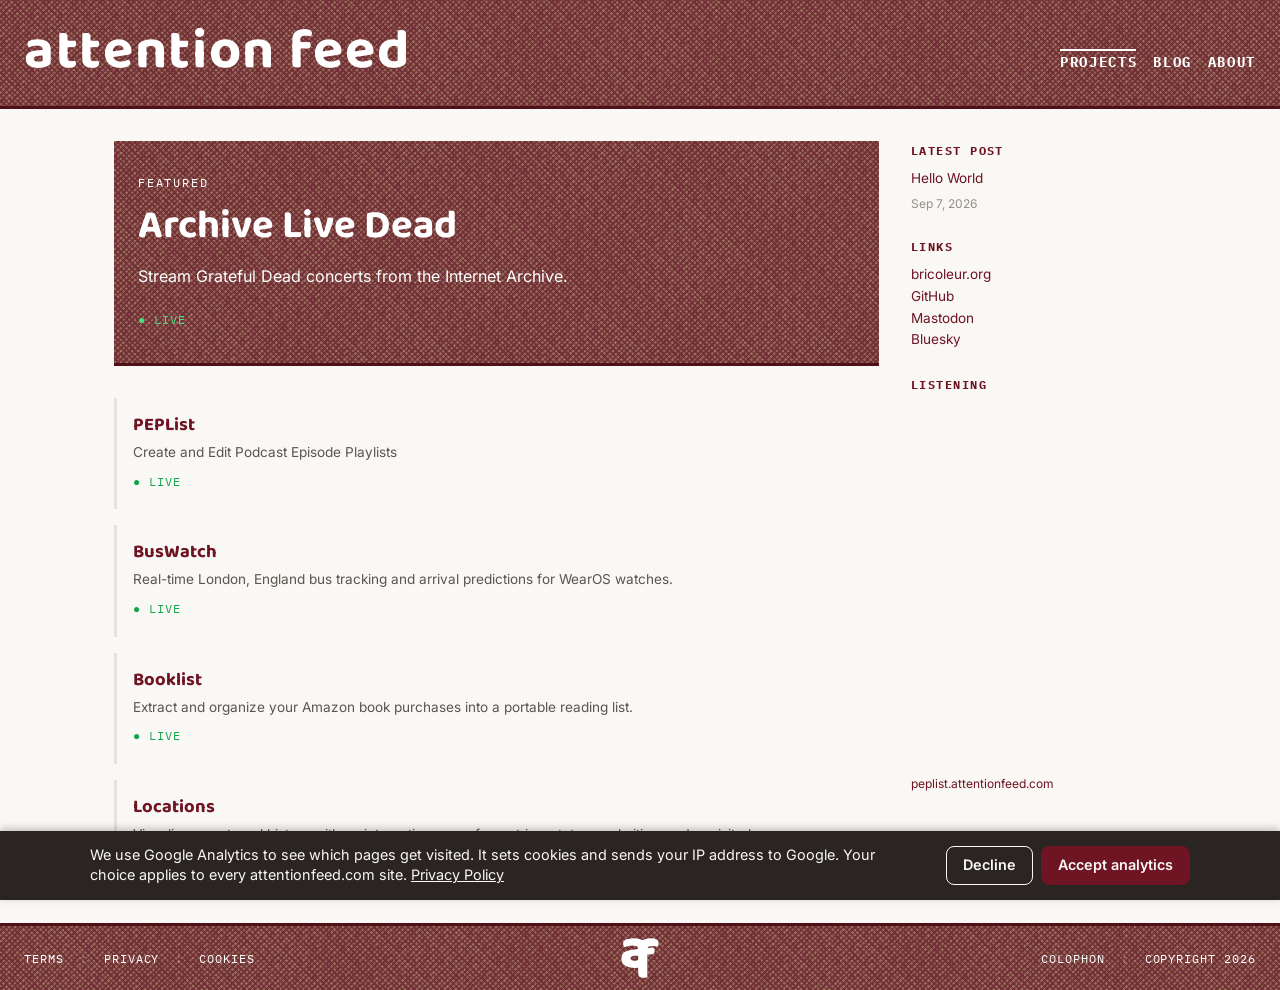
==== commit 9c7013ea: "deploy: amac0/attentionfeed-homepage@80f3bf03190913d40ee45afb35c2f33a833cfa84" ====
--- a/index.html
+++ b/index.html
@@ -1,5 +1,5 @@
 <!DOCTYPE html><html lang="en"> <head><!-- Google Analytics loads only after consent; see /shared/consent.js --><script src="/shared/consent.js" data-ga-id="G-BGDPXJFXEV" defer></script><meta charset="UTF-8"><meta name="viewport" content="width=device-width, initial-scale=1.0"><title>Projects — Attention Feed</title><script src="/shared/shared.js" defer></script><link rel="stylesheet" href="/_astro/BaseLayout.D0tBnWHr.css">
 <style>.featured-project[data-astro-cid-grvnqqyp]{position:relative;overflow:hidden;border-radius:0;border-bottom:3px solid #501018;padding:var(--space-6) var(--space-5);margin-bottom:var(--space-6)}.featured-project[data-astro-cid-grvnqqyp]:before{content:"";position:absolute;top:50%;left:50%;width:300vmax;height:300vmax;background-color:var(--color-benday-bg);background-image:var(--benday-pattern);background-repeat:repeat;transform:translate(-50%,-50%) rotate(45deg);z-index:0}.featured-project[data-astro-cid-grvnqqyp]>[data-astro-cid-grvnqqyp]{position:relative;z-index:1}.featured-label[data-astro-cid-grvnqqyp]{font-family:IBM Plex Mono,monospace;font-size:var(--text-xs);text-transform:uppercase;letter-spacing:.15em;color:#fff;display:block;margin-bottom:var(--space-2)}h2[data-astro-cid-grvnqqyp]{font-size:var(--text-2xl);margin-bottom:var(--space-3);color:#fff}h2[data-astro-cid-grvnqqyp] a[data-astro-cid-grvnqqyp]{color:#fff;text-decoration:none}h2[data-astro-cid-grvnqqyp] a[data-astro-cid-grvnqqyp]:hover{text-decoration:underline;text-decoration-color:#ffffff80}.description[data-astro-cid-grvnqqyp]{color:#fff;font-size:var(--text-base);line-height:1.6;margin-bottom:var(--space-4);max-width:40em}.status[data-astro-cid-grvnqqyp]{font-family:IBM Plex Mono,monospace;font-size:var(--text-xs);text-transform:uppercase;letter-spacing:.08em}.status-live[data-astro-cid-grvnqqyp]{color:#4ade80}.status-wip[data-astro-cid-grvnqqyp]{color:#fff9}.project-card[data-astro-cid-mspuyifq]{border-left:3px solid var(--color-border);padding:var(--space-4) var(--space-4);transition:border-color .15s ease}.project-card[data-astro-cid-mspuyifq]:hover{border-left-color:var(--color-primary)}h3[data-astro-cid-mspuyifq]{margin-bottom:var(--space-1);font-size:var(--text-lg)}.description[data-astro-cid-mspuyifq]{color:var(--color-text-secondary);font-size:var(--text-sm)}.status[data-astro-cid-mspuyifq]{font-family:IBM Plex Mono,monospace;font-size:var(--text-xs);text-transform:uppercase;letter-spacing:.08em;margin-top:var(--space-2);display:inline-block}.status-live[data-astro-cid-mspuyifq]{color:var(--color-status-live)}.status-wip[data-astro-cid-mspuyifq]{color:var(--color-text-muted)}.date[data-astro-cid-atfiabnb]{font-size:var(--text-xs);color:var(--color-text-muted);margin-top:var(--space-1)}.peplist-container[data-astro-cid-beenrthn]{border:none;overflow:hidden}.peplist-container[data-astro-cid-beenrthn] iframe[data-astro-cid-beenrthn]{width:100%;height:360px;border:none;display:block}.peplist-link[data-astro-cid-beenrthn]{margin-top:var(--space-3);font-size:var(--text-xs);color:var(--color-text-muted)}.project-grid[data-astro-cid-j7pv25f6]{display:flex;flex-direction:column;gap:var(--space-4)}
-</style></head> <body> <af-header base-url="/"> <a href="/" class="active" aria-current="page"> Projects </a><a href="/blog"> Blog </a><a href="/about"> About </a> </af-header>  <div class="page-layout" data-astro-cid-j7pv25f6> <main class="main-content" data-astro-cid-j7pv25f6> <div class="featured-project" data-astro-cid-grvnqqyp> <span class="featured-label" data-astro-cid-grvnqqyp>Featured</span> <h2 data-astro-cid-grvnqqyp><a href="/projects/archive-live-dead" data-astro-cid-grvnqqyp>Archive Live Dead</a></h2> <p class="description" data-astro-cid-grvnqqyp>Stream Grateful Dead concerts from the Internet Archive.</p> <span class="status status-live" data-astro-cid-grvnqqyp>● live</span>  </div> <div class="project-grid" data-astro-cid-j7pv25f6> <div class="project-card" data-astro-cid-mspuyifq> <h3 data-astro-cid-mspuyifq><a href="/projects/peplist" data-astro-cid-mspuyifq>PEPList</a></h3> <p class="description" data-astro-cid-mspuyifq>Create and Edit Podcast Episode Playlists</p> <span class="status status-live" data-astro-cid-mspuyifq>● live</span>  </div><div class="project-card" data-astro-cid-mspuyifq> <h3 data-astro-cid-mspuyifq><a href="/projects/buswatch" data-astro-cid-mspuyifq>BusWatch</a></h3> <p class="description" data-astro-cid-mspuyifq>Real-time London, England bus tracking and arrival predictions for WearOS watches.</p> <span class="status status-live" data-astro-cid-mspuyifq>● live</span>  </div><div class="project-card" data-astro-cid-mspuyifq> <h3 data-astro-cid-mspuyifq><a href="/projects/booklist" data-astro-cid-mspuyifq>Booklist</a></h3> <p class="description" data-astro-cid-mspuyifq>Extract and organize your Amazon book purchases into a portable reading list.</p> <span class="status status-live" data-astro-cid-mspuyifq>● live</span>  </div><div class="project-card" data-astro-cid-mspuyifq> <h3 data-astro-cid-mspuyifq><a href="/projects/locations" data-astro-cid-mspuyifq>Locations</a></h3> <p class="description" data-astro-cid-mspuyifq>Visualize your travel history with an interactive map of countries, states, and cities you&#39;ve visited.</p> <span class="status status-live" data-astro-cid-mspuyifq>● live</span>  </div> </div> </main> <aside class="sidebar">  <div class="sidebar-widget" data-astro-cid-atfiabnb><h4 data-astro-cid-atfiabnb>Latest Post</h4><a href="/blog/hello-world" data-astro-cid-atfiabnb>Hello World</a><div class="date" data-astro-cid-atfiabnb>Apr 24, 2026</div></div> <div class="sidebar-widget"> <h4>Links</h4> <div><a href="https://www.bricoleur.org/" target="_blank" rel="noopener">bricoleur.org</a></div><div><a href="https://github.com/amac0" target="_blank" rel="noopener">GitHub</a></div><div><a href="https://mastodon.social/@amac" target="_blank" rel="noopener">Mastodon</a></div><div><a href="https://bsky.app/profile/amac0.bsky.social" target="_blank" rel="noopener">Bluesky</a></div> </div> <div class="sidebar-widget" data-astro-cid-beenrthn> <h4 data-astro-cid-beenrthn>Listening</h4> <div class="peplist-container" data-astro-cid-beenrthn> <iframe src="https://peplist.attentionfeed.com/embed/amac/f0384cad-5731-43cc-880c-f0704645bea4?accent=6e1423&bg=faf8f5&text=2a2422&textMuted=5c5450&border=e8e2dc&cardBg=faf8f5" title="PEPList playlist" loading="lazy" allow="autoplay; encrypted-media" data-astro-cid-beenrthn></iframe> </div> <div class="peplist-link" data-astro-cid-beenrthn> <a href="https://peplist.attentionfeed.com/p/amac/f0384cad-5731-43cc-880c-f0704645bea4" target="_blank" rel="noopener" data-astro-cid-beenrthn>
+</style></head> <body> <af-header base-url="/"> <a href="/" class="active" aria-current="page"> Projects </a><a href="/blog"> Blog </a><a href="/about"> About </a> </af-header>  <div class="page-layout" data-astro-cid-j7pv25f6> <main class="main-content" data-astro-cid-j7pv25f6> <div class="featured-project" data-astro-cid-grvnqqyp> <span class="featured-label" data-astro-cid-grvnqqyp>Featured</span> <h2 data-astro-cid-grvnqqyp><a href="/projects/archive-live-dead" data-astro-cid-grvnqqyp>Archive Live Dead</a></h2> <p class="description" data-astro-cid-grvnqqyp>Stream Grateful Dead concerts from the Internet Archive.</p> <span class="status status-live" data-astro-cid-grvnqqyp>● live</span>  </div> <div class="project-grid" data-astro-cid-j7pv25f6> <div class="project-card" data-astro-cid-mspuyifq> <h3 data-astro-cid-mspuyifq><a href="/projects/peplist" data-astro-cid-mspuyifq>PEPList</a></h3> <p class="description" data-astro-cid-mspuyifq>Create and Edit Podcast Episode Playlists</p> <span class="status status-live" data-astro-cid-mspuyifq>● live</span>  </div><div class="project-card" data-astro-cid-mspuyifq> <h3 data-astro-cid-mspuyifq><a href="/projects/buswatch" data-astro-cid-mspuyifq>BusWatch</a></h3> <p class="description" data-astro-cid-mspuyifq>Real-time London, England bus tracking and arrival predictions for WearOS watches.</p> <span class="status status-live" data-astro-cid-mspuyifq>● live</span>  </div><div class="project-card" data-astro-cid-mspuyifq> <h3 data-astro-cid-mspuyifq><a href="/projects/booklist" data-astro-cid-mspuyifq>Booklist</a></h3> <p class="description" data-astro-cid-mspuyifq>Extract and organize your Amazon book purchases into a portable reading list.</p> <span class="status status-live" data-astro-cid-mspuyifq>● live</span>  </div><div class="project-card" data-astro-cid-mspuyifq> <h3 data-astro-cid-mspuyifq><a href="/projects/locations" data-astro-cid-mspuyifq>Locations</a></h3> <p class="description" data-astro-cid-mspuyifq>Visualize your travel history with an interactive map of countries, states, and cities you&#39;ve visited.</p> <span class="status status-live" data-astro-cid-mspuyifq>● live</span>  </div> </div> </main> <aside class="sidebar">  <div class="sidebar-widget" data-astro-cid-atfiabnb><h4 data-astro-cid-atfiabnb>Latest Post</h4><a href="/blog/hello-world" data-astro-cid-atfiabnb>Hello World</a><div class="date" data-astro-cid-atfiabnb>Sep 7, 2026</div></div> <div class="sidebar-widget"> <h4>Links</h4> <div><a href="https://www.bricoleur.org/" target="_blank" rel="noopener">bricoleur.org</a></div><div><a href="https://github.com/amac0" target="_blank" rel="noopener">GitHub</a></div><div><a href="https://mastodon.social/@amac" target="_blank" rel="noopener">Mastodon</a></div><div><a href="https://bsky.app/profile/amac0.bsky.social" target="_blank" rel="noopener">Bluesky</a></div> </div> <div class="sidebar-widget" data-astro-cid-beenrthn> <h4 data-astro-cid-beenrthn>Listening</h4> <div class="peplist-container" data-astro-cid-beenrthn> <iframe src="https://peplist.attentionfeed.com/embed/amac/f0384cad-5731-43cc-880c-f0704645bea4?accent=6e1423&bg=faf8f5&text=2a2422&textMuted=5c5450&border=e8e2dc&cardBg=faf8f5" title="PEPList playlist" loading="lazy" allow="autoplay; encrypted-media" data-astro-cid-beenrthn></iframe> </div> <div class="peplist-link" data-astro-cid-beenrthn> <a href="https://peplist.attentionfeed.com/p/amac/f0384cad-5731-43cc-880c-f0704645bea4" target="_blank" rel="noopener" data-astro-cid-beenrthn>
 peplist.attentionfeed.com
 </a> </div> </div>  </aside> </div>  <af-footer base-url="/"></af-footer> </body></html>
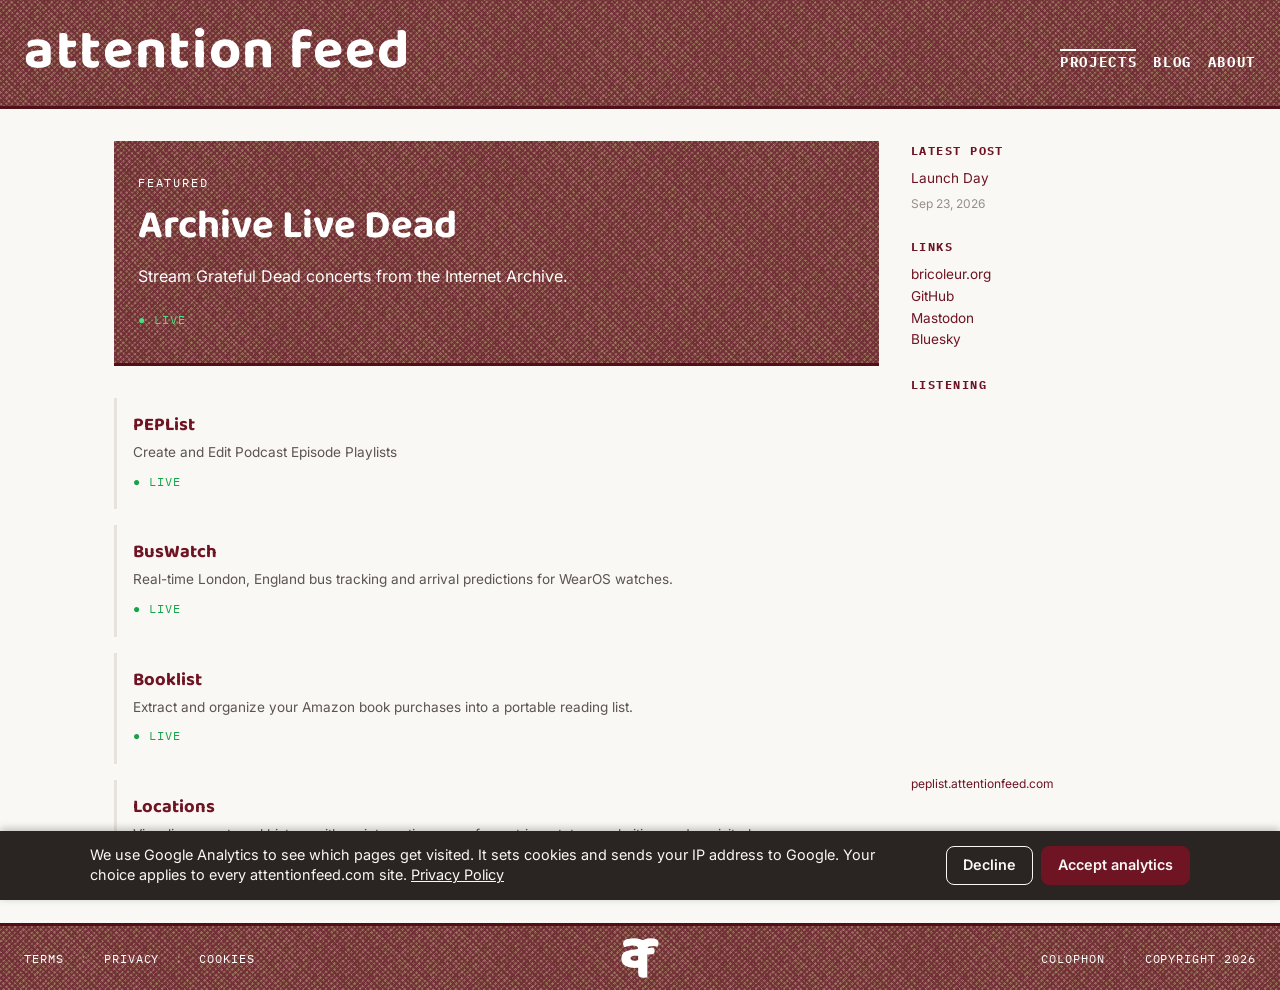
==== commit 8d4c1903: "deploy: amac0/attentionfeed-homepage@1039e67b57d5b57aace1ecdae9a00440acae6a6e" ====
--- a/index.html
+++ b/index.html
@@ -1,5 +1,5 @@
 <!DOCTYPE html><html lang="en"> <head><!-- Google Analytics loads only after consent; see /shared/consent.js --><script src="/shared/consent.js" data-ga-id="G-BGDPXJFXEV" defer></script><meta charset="UTF-8"><meta name="viewport" content="width=device-width, initial-scale=1.0"><title>Projects — Attention Feed</title><script src="/shared/shared.js" defer></script><link rel="stylesheet" href="/_astro/BaseLayout.D0tBnWHr.css">
 <style>.featured-project[data-astro-cid-grvnqqyp]{position:relative;overflow:hidden;border-radius:0;border-bottom:3px solid #501018;padding:var(--space-6) var(--space-5);margin-bottom:var(--space-6)}.featured-project[data-astro-cid-grvnqqyp]:before{content:"";position:absolute;top:50%;left:50%;width:300vmax;height:300vmax;background-color:var(--color-benday-bg);background-image:var(--benday-pattern);background-repeat:repeat;transform:translate(-50%,-50%) rotate(45deg);z-index:0}.featured-project[data-astro-cid-grvnqqyp]>[data-astro-cid-grvnqqyp]{position:relative;z-index:1}.featured-label[data-astro-cid-grvnqqyp]{font-family:IBM Plex Mono,monospace;font-size:var(--text-xs);text-transform:uppercase;letter-spacing:.15em;color:#fff;display:block;margin-bottom:var(--space-2)}h2[data-astro-cid-grvnqqyp]{font-size:var(--text-2xl);margin-bottom:var(--space-3);color:#fff}h2[data-astro-cid-grvnqqyp] a[data-astro-cid-grvnqqyp]{color:#fff;text-decoration:none}h2[data-astro-cid-grvnqqyp] a[data-astro-cid-grvnqqyp]:hover{text-decoration:underline;text-decoration-color:#ffffff80}.description[data-astro-cid-grvnqqyp]{color:#fff;font-size:var(--text-base);line-height:1.6;margin-bottom:var(--space-4);max-width:40em}.status[data-astro-cid-grvnqqyp]{font-family:IBM Plex Mono,monospace;font-size:var(--text-xs);text-transform:uppercase;letter-spacing:.08em}.status-live[data-astro-cid-grvnqqyp]{color:#4ade80}.status-wip[data-astro-cid-grvnqqyp]{color:#fff9}.project-card[data-astro-cid-mspuyifq]{border-left:3px solid var(--color-border);padding:var(--space-4) var(--space-4);transition:border-color .15s ease}.project-card[data-astro-cid-mspuyifq]:hover{border-left-color:var(--color-primary)}h3[data-astro-cid-mspuyifq]{margin-bottom:var(--space-1);font-size:var(--text-lg)}.description[data-astro-cid-mspuyifq]{color:var(--color-text-secondary);font-size:var(--text-sm)}.status[data-astro-cid-mspuyifq]{font-family:IBM Plex Mono,monospace;font-size:var(--text-xs);text-transform:uppercase;letter-spacing:.08em;margin-top:var(--space-2);display:inline-block}.status-live[data-astro-cid-mspuyifq]{color:var(--color-status-live)}.status-wip[data-astro-cid-mspuyifq]{color:var(--color-text-muted)}.date[data-astro-cid-atfiabnb]{font-size:var(--text-xs);color:var(--color-text-muted);margin-top:var(--space-1)}.peplist-container[data-astro-cid-beenrthn]{border:none;overflow:hidden}.peplist-container[data-astro-cid-beenrthn] iframe[data-astro-cid-beenrthn]{width:100%;height:360px;border:none;display:block}.peplist-link[data-astro-cid-beenrthn]{margin-top:var(--space-3);font-size:var(--text-xs);color:var(--color-text-muted)}.project-grid[data-astro-cid-j7pv25f6]{display:flex;flex-direction:column;gap:var(--space-4)}
-</style></head> <body> <af-header base-url="/"> <a href="/" class="active" aria-current="page"> Projects </a><a href="/blog"> Blog </a><a href="/about"> About </a> </af-header>  <div class="page-layout" data-astro-cid-j7pv25f6> <main class="main-content" data-astro-cid-j7pv25f6> <div class="featured-project" data-astro-cid-grvnqqyp> <span class="featured-label" data-astro-cid-grvnqqyp>Featured</span> <h2 data-astro-cid-grvnqqyp><a href="/projects/archive-live-dead" data-astro-cid-grvnqqyp>Archive Live Dead</a></h2> <p class="description" data-astro-cid-grvnqqyp>Stream Grateful Dead concerts from the Internet Archive.</p> <span class="status status-live" data-astro-cid-grvnqqyp>● live</span>  </div> <div class="project-grid" data-astro-cid-j7pv25f6> <div class="project-card" data-astro-cid-mspuyifq> <h3 data-astro-cid-mspuyifq><a href="/projects/peplist" data-astro-cid-mspuyifq>PEPList</a></h3> <p class="description" data-astro-cid-mspuyifq>Create and Edit Podcast Episode Playlists</p> <span class="status status-live" data-astro-cid-mspuyifq>● live</span>  </div><div class="project-card" data-astro-cid-mspuyifq> <h3 data-astro-cid-mspuyifq><a href="/projects/buswatch" data-astro-cid-mspuyifq>BusWatch</a></h3> <p class="description" data-astro-cid-mspuyifq>Real-time London, England bus tracking and arrival predictions for WearOS watches.</p> <span class="status status-live" data-astro-cid-mspuyifq>● live</span>  </div><div class="project-card" data-astro-cid-mspuyifq> <h3 data-astro-cid-mspuyifq><a href="/projects/booklist" data-astro-cid-mspuyifq>Booklist</a></h3> <p class="description" data-astro-cid-mspuyifq>Extract and organize your Amazon book purchases into a portable reading list.</p> <span class="status status-live" data-astro-cid-mspuyifq>● live</span>  </div><div class="project-card" data-astro-cid-mspuyifq> <h3 data-astro-cid-mspuyifq><a href="/projects/locations" data-astro-cid-mspuyifq>Locations</a></h3> <p class="description" data-astro-cid-mspuyifq>Visualize your travel history with an interactive map of countries, states, and cities you&#39;ve visited.</p> <span class="status status-live" data-astro-cid-mspuyifq>● live</span>  </div> </div> </main> <aside class="sidebar">  <div class="sidebar-widget" data-astro-cid-atfiabnb><h4 data-astro-cid-atfiabnb>Latest Post</h4><a href="/blog/hello-world" data-astro-cid-atfiabnb>Hello World</a><div class="date" data-astro-cid-atfiabnb>Sep 7, 2026</div></div> <div class="sidebar-widget"> <h4>Links</h4> <div><a href="https://www.bricoleur.org/" target="_blank" rel="noopener">bricoleur.org</a></div><div><a href="https://github.com/amac0" target="_blank" rel="noopener">GitHub</a></div><div><a href="https://mastodon.social/@amac" target="_blank" rel="noopener">Mastodon</a></div><div><a href="https://bsky.app/profile/amac0.bsky.social" target="_blank" rel="noopener">Bluesky</a></div> </div> <div class="sidebar-widget" data-astro-cid-beenrthn> <h4 data-astro-cid-beenrthn>Listening</h4> <div class="peplist-container" data-astro-cid-beenrthn> <iframe src="https://peplist.attentionfeed.com/embed/amac/f0384cad-5731-43cc-880c-f0704645bea4?accent=6e1423&bg=faf8f5&text=2a2422&textMuted=5c5450&border=e8e2dc&cardBg=faf8f5" title="PEPList playlist" loading="lazy" allow="autoplay; encrypted-media" data-astro-cid-beenrthn></iframe> </div> <div class="peplist-link" data-astro-cid-beenrthn> <a href="https://peplist.attentionfeed.com/p/amac/f0384cad-5731-43cc-880c-f0704645bea4" target="_blank" rel="noopener" data-astro-cid-beenrthn>
+</style></head> <body> <af-header base-url="/"> <a href="/" class="active" aria-current="page"> Projects </a><a href="/blog"> Blog </a><a href="/about"> About </a> </af-header>  <div class="page-layout" data-astro-cid-j7pv25f6> <main class="main-content" data-astro-cid-j7pv25f6> <div class="featured-project" data-astro-cid-grvnqqyp> <span class="featured-label" data-astro-cid-grvnqqyp>Featured</span> <h2 data-astro-cid-grvnqqyp><a href="/projects/archive-live-dead" data-astro-cid-grvnqqyp>Archive Live Dead</a></h2> <p class="description" data-astro-cid-grvnqqyp>Stream Grateful Dead concerts from the Internet Archive.</p> <span class="status status-live" data-astro-cid-grvnqqyp>● live</span>  </div> <div class="project-grid" data-astro-cid-j7pv25f6> <div class="project-card" data-astro-cid-mspuyifq> <h3 data-astro-cid-mspuyifq><a href="/projects/peplist" data-astro-cid-mspuyifq>PEPList</a></h3> <p class="description" data-astro-cid-mspuyifq>Create and Edit Podcast Episode Playlists</p> <span class="status status-live" data-astro-cid-mspuyifq>● live</span>  </div><div class="project-card" data-astro-cid-mspuyifq> <h3 data-astro-cid-mspuyifq><a href="/projects/buswatch" data-astro-cid-mspuyifq>BusWatch</a></h3> <p class="description" data-astro-cid-mspuyifq>Real-time London, England bus tracking and arrival predictions for WearOS watches.</p> <span class="status status-live" data-astro-cid-mspuyifq>● live</span>  </div><div class="project-card" data-astro-cid-mspuyifq> <h3 data-astro-cid-mspuyifq><a href="/projects/booklist" data-astro-cid-mspuyifq>Booklist</a></h3> <p class="description" data-astro-cid-mspuyifq>Extract and organize your Amazon book purchases into a portable reading list.</p> <span class="status status-live" data-astro-cid-mspuyifq>● live</span>  </div><div class="project-card" data-astro-cid-mspuyifq> <h3 data-astro-cid-mspuyifq><a href="/projects/locations" data-astro-cid-mspuyifq>Locations</a></h3> <p class="description" data-astro-cid-mspuyifq>Visualize your travel history with an interactive map of countries, states, and cities you&#39;ve visited.</p> <span class="status status-live" data-astro-cid-mspuyifq>● live</span>  </div> </div> </main> <aside class="sidebar">  <div class="sidebar-widget" data-astro-cid-atfiabnb><h4 data-astro-cid-atfiabnb>Latest Post</h4><a href="/blog/launch-day" data-astro-cid-atfiabnb>Launch Day</a><div class="date" data-astro-cid-atfiabnb>Sep 23, 2026</div></div> <div class="sidebar-widget"> <h4>Links</h4> <div><a href="https://www.bricoleur.org/" target="_blank" rel="noopener">bricoleur.org</a></div><div><a href="https://github.com/amac0" target="_blank" rel="noopener">GitHub</a></div><div><a href="https://mastodon.social/@amac" target="_blank" rel="noopener">Mastodon</a></div><div><a href="https://bsky.app/profile/amac0.bsky.social" target="_blank" rel="noopener">Bluesky</a></div> </div> <div class="sidebar-widget" data-astro-cid-beenrthn> <h4 data-astro-cid-beenrthn>Listening</h4> <div class="peplist-container" data-astro-cid-beenrthn> <iframe src="https://peplist.attentionfeed.com/embed/amac/f0384cad-5731-43cc-880c-f0704645bea4?accent=6e1423&bg=faf8f5&text=2a2422&textMuted=5c5450&border=e8e2dc&cardBg=faf8f5" title="PEPList playlist" loading="lazy" allow="autoplay; encrypted-media" data-astro-cid-beenrthn></iframe> </div> <div class="peplist-link" data-astro-cid-beenrthn> <a href="https://peplist.attentionfeed.com/p/amac/f0384cad-5731-43cc-880c-f0704645bea4" target="_blank" rel="noopener" data-astro-cid-beenrthn>
 peplist.attentionfeed.com
 </a> </div> </div>  </aside> </div>  <af-footer base-url="/"></af-footer> </body></html>
